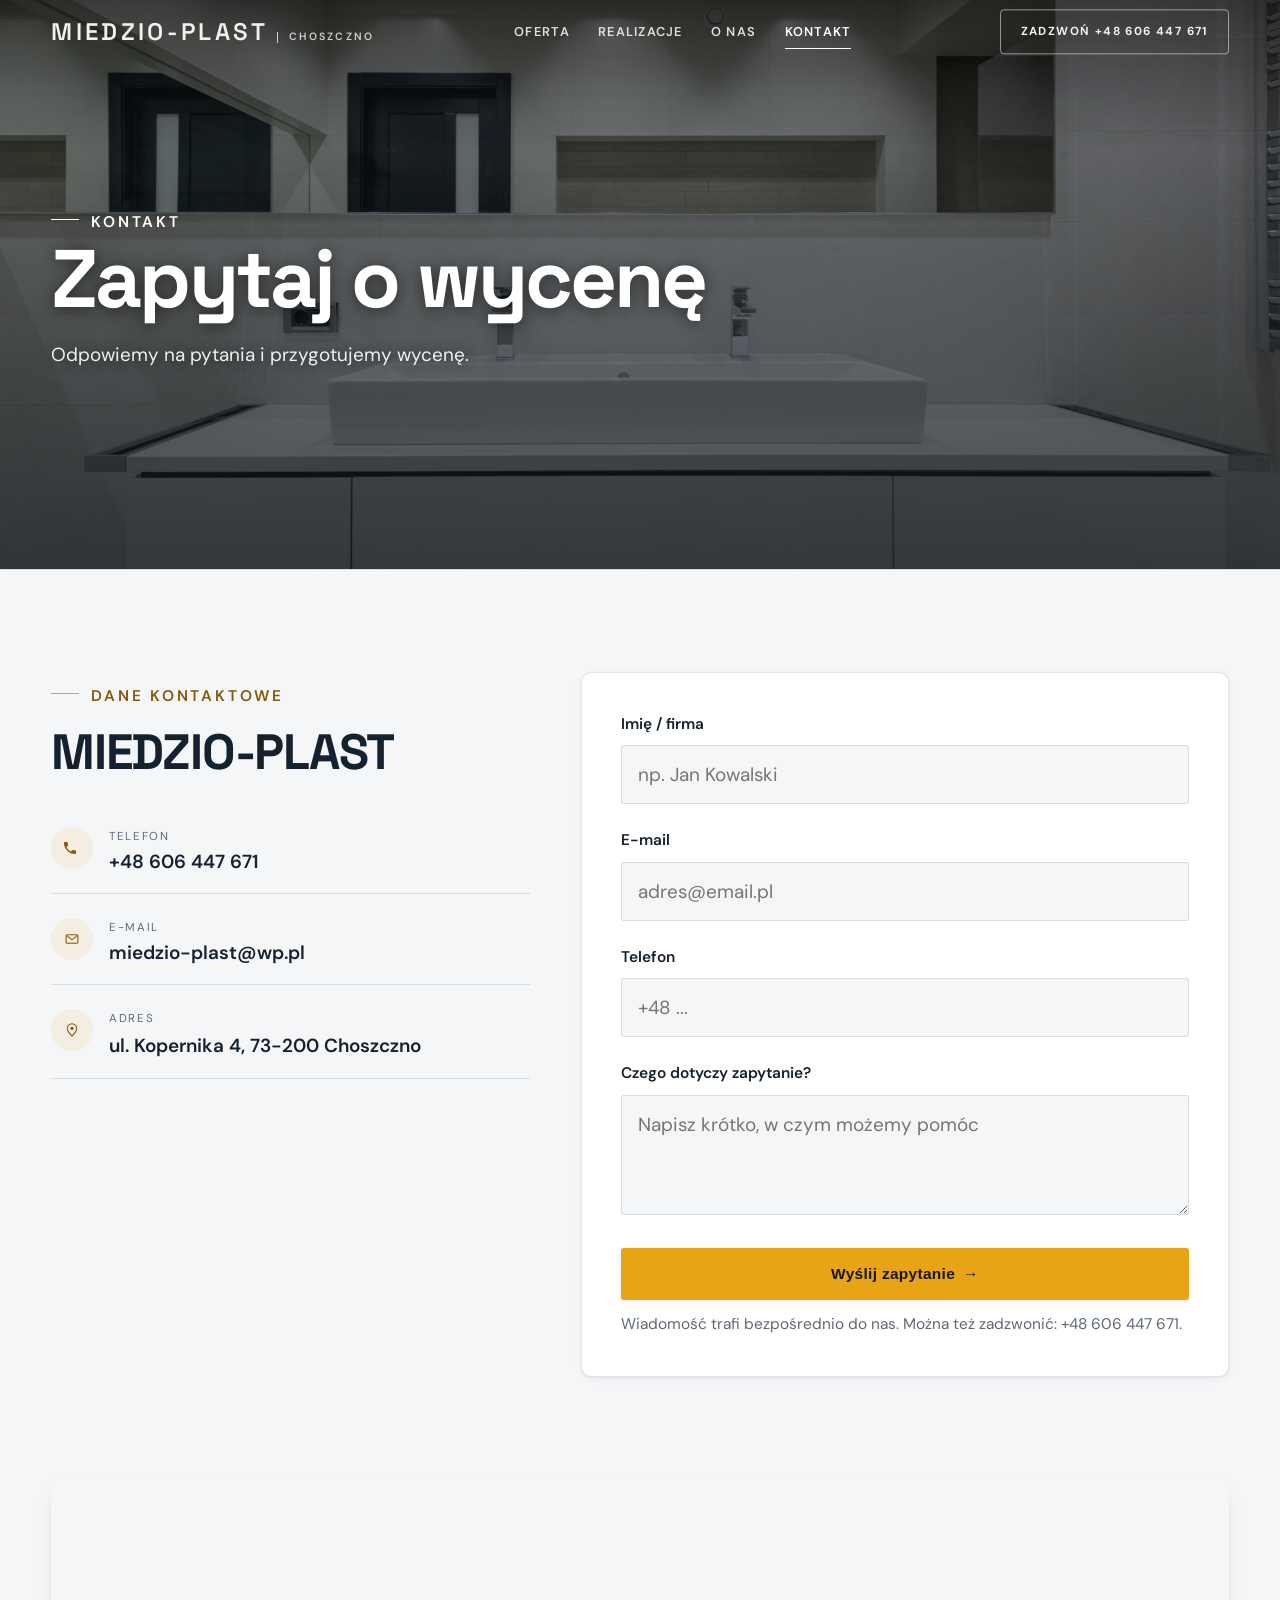
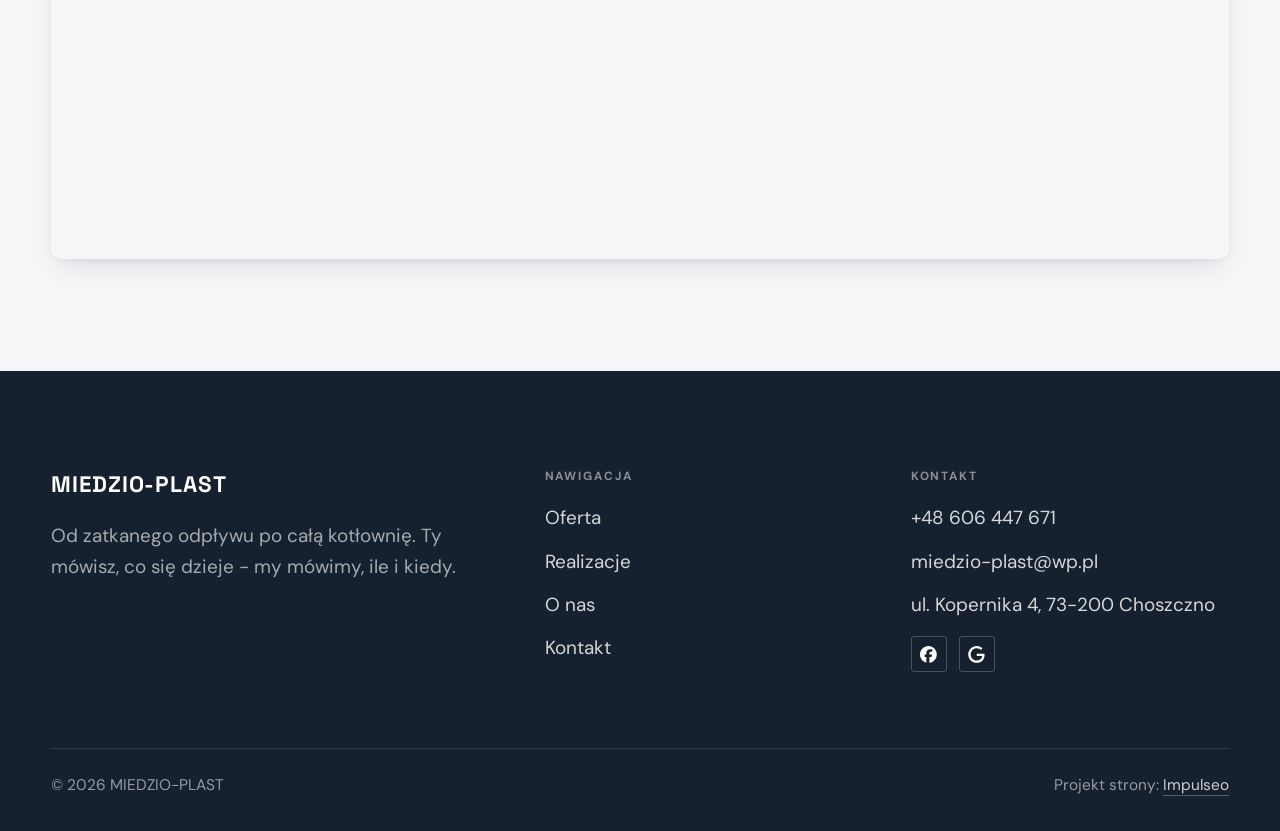
==== kontakt.html @ 1697cf67 "Strona demo: miedzio-plast" ====
<!DOCTYPE html>
<html lang="pl">
<head>
<meta charset="UTF-8">
<meta name="viewport" content="width=device-width, initial-scale=1.0">
<title>Kontakt - MIEDZIO-PLAST</title>
<meta name="description" content="Kontakt MIEDZIO-PLAST - ul. Kopernika 4, 73-200 Choszczno">
<link rel="canonical" href="https://kris20032.github.io/miedzio-plast/kontakt.html">
<meta name="robots" content="noindex, nofollow">
<meta property="og:type" content="website">
<meta property="og:locale" content="pl_PL">
<meta property="og:site_name" content="MIEDZIO-PLAST">
<meta property="og:title" content="Kontakt - MIEDZIO-PLAST">
<meta property="og:description" content="Kontakt MIEDZIO-PLAST - ul. Kopernika 4, 73-200 Choszczno">
<meta property="og:url" content="https://kris20032.github.io/miedzio-plast/kontakt.html">
<meta property="og:image" content="https://kris20032.github.io/miedzio-plast/img/og.jpg">
<meta property="og:image:width" content="1200">
<meta property="og:image:height" content="630">
<meta name="twitter:card" content="summary_large_image">
<link rel="preconnect" href="https://fonts.googleapis.com">
<link rel="preconnect" href="https://fonts.gstatic.com" crossorigin>
<link href="https://fonts.googleapis.com/css2?family=Space+Grotesk:wght@500;600;700&family=DM+Sans:opsz,wght@9..40,400;9..40,500;9..40,600&display=swap" rel="stylesheet">
<link rel="stylesheet" href="assets/styles.css?v=abe8d98e">
</head>
<body>

<header class="nav">
  <div class="wrap nav-inner">
    <a class="brand" href="index.html"><span class="name">MIEDZIO-PLAST</span><span class="sub">Choszczno</span></a>
    <nav class="nav-links">
      <a href="oferta.html">Oferta</a>
      <a href="realizacje.html">Realizacje</a>
      <a href="o-nas.html">O nas</a>
      <a href="kontakt.html" class="active" aria-current="page">Kontakt</a>
      <a href="tel:+48606447671" class="btn btn-accent">Zadzwoń +48 606 447 671</a>
    </nav>
    <button class="nav-toggle" aria-label="Menu"><span></span><span></span><span></span></button>
  </div>
</header>

<main>
<section class="pagehead">
  <img src="img/g4.jpg" alt="MIEDZIO-PLAST - Zapytaj o wycenę" width="1880" height="1255" decoding="async">
  <div class="wrap">
    <span class="eyebrow">Kontakt</span>
    <h1>Zapytaj o wycenę</h1>
    <p>Odpowiemy na pytania i przygotujemy wycenę.</p>
  </div>
</section>
<section>
  <div class="wrap contact-grid">
    <div class="reveal">
      <span class="eyebrow">Dane kontaktowe</span>
      <h2 style="margin:var(--space-4) 0 var(--space-6)">MIEDZIO-PLAST</h2>
      <div class="info-list">
        <div class="info-row"><div class="ic"><svg class="ico-tel" width="16" height="16" viewBox="0 0 24 24" fill="none" aria-hidden="true"><path d="M6.6 10.8a15.5 15.5 0 0 0 6.6 6.6l2.2-2.2a1 1 0 0 1 1-.24 11.4 11.4 0 0 0 3.6.58 1 1 0 0 1 1 1V20a1 1 0 0 1-1 1A17 17 0 0 1 3 4a1 1 0 0 1 1-1h3.5a1 1 0 0 1 1 1c0 1.25.2 2.46.58 3.6a1 1 0 0 1-.25 1l-2.23 2.2Z" fill="currentColor"/></svg></div><div><div class="lbl">Telefon</div><a class="val" href="tel:+48606447671">+48 606 447 671</a></div></div>
        <div class="info-row"><div class="ic"><svg class="ico-mail" width="16" height="16" viewBox="0 0 24 24" fill="none" aria-hidden="true"><rect x="3.2" y="5.5" width="17.6" height="13" rx="1.6" stroke="currentColor" stroke-width="1.6"/><path d="M4 7l8 6 8-6" stroke="currentColor" stroke-width="1.6" stroke-linecap="round" stroke-linejoin="round"/></svg></div><div><div class="lbl">E-mail</div><a class="val" href="mailto:miedzio-plast@wp.pl">miedzio-plast@wp.pl</a></div></div>
        <div class="info-row"><div class="ic"><svg class="ico-pin" width="16" height="16" viewBox="0 0 24 24" fill="none" aria-hidden="true"><path d="M12 21s7-6.1 7-11.5A7 7 0 0 0 5 9.5C5 14.9 12 21 12 21Z" stroke="currentColor" stroke-width="1.6" fill="none"/><circle cx="12" cy="9.5" r="2.4" fill="currentColor"/></svg></div><div><div class="lbl">Adres</div><div class="val">ul. Kopernika 4, 73-200 Choszczno</div></div></div>
      </div>
    </div>
    <div class="reveal">
      <form class="form" action="https://formsubmit.co/miedzio-plast@wp.pl" method="POST">
        <input type="hidden" name="_subject" value="Zapytanie ze strony MIEDZIO-PLAST">
        <input type="hidden" name="_captcha" value="false">
        <input type="hidden" name="_template" value="table">
        <div class="fld"><label for="name">Imię / firma</label><input id="name" name="name" type="text" placeholder="np. Jan Kowalski" required></div>
        <div class="fld"><label for="email">E-mail</label><input id="email" name="email" type="email" placeholder="adres@email.pl" required></div>
        <div class="fld"><label for="phone">Telefon</label><input id="phone" name="phone" type="tel" placeholder="+48 ..."></div>
        <div class="fld"><label for="msg">Czego dotyczy zapytanie?</label><textarea id="msg" name="message" placeholder="Napisz krótko, w czym możemy pomóc" required></textarea></div>
        <button type="submit" class="btn btn-accent" style="width:100%;justify-content:center">Wyślij zapytanie <span class="arr">→</span></button>
        <p class="note">Wiadomość trafi bezpośrednio do nas. Można też zadzwonić: +48 606 447 671.</p>
      </form>
    </div>
  </div>
</section>
<section style="padding-top:0">
  <div class="wrap reveal">
    <iframe class="map" title="MIEDZIO-PLAST - Choszczno" src="https://maps.google.com/maps?q=MIEDZIO-PLAST%20Choszczno&z=15&output=embed" loading="lazy" referrerpolicy="no-referrer-when-downgrade"></iframe>
  </div>
</section>
</main>

<footer>
  <div class="wrap">
    <div class="foot-grid">
      <div class="foot-brand">
        <div class="name">MIEDZIO-PLAST</div>
        <p>Od zatkanego odpływu po całą kotłownię. Ty mówisz, co się dzieje - my mówimy, ile i kiedy.</p>
      </div>
      <div class="foot-col">
        <h4>Nawigacja</h4>
        <a href="oferta.html">Oferta</a>
        <a href="realizacje.html">Realizacje</a>
        <a href="o-nas.html">O nas</a>
        <a href="kontakt.html">Kontakt</a>
      </div>
      <div class="foot-col">
        <h4>Kontakt</h4>
        <a href="tel:+48606447671">+48 606 447 671</a>
        <a href="mailto:miedzio-plast@wp.pl">miedzio-plast@wp.pl</a>
        <p>ul. Kopernika 4, 73-200 Choszczno</p>
      <div class="foot-soc">
        <a class="soc" href="https://www.facebook.com/p/Miedzio-Plast-100057178611568/" target="_blank" rel="noopener" aria-label="Facebook - MIEDZIO-PLAST"><svg viewBox="0 0 24 24" aria-hidden="true" focusable="false"><path d="M9.101 23.691v-7.98H6.627v-3.667h2.474v-1.58c0-4.085 1.848-5.978 5.858-5.978.401 0 .955.042 1.468.103a8.68 8.68 0 0 1 1.141.195v3.325a8.623 8.623 0 0 0-.653-.036 26.805 26.805 0 0 0-.733-.009c-.707 0-1.259.096-1.675.309a1.686 1.686 0 0 0-.679.622c-.258.42-.374.995-.374 1.752v1.297h3.919l-.386 2.103-.287 1.564h-3.246v8.245C19.396 23.238 24 18.179 24 12.044c0-6.627-5.373-12-12-12s-12 5.373-12 12c0 5.628 3.874 10.35 9.101 11.647Z" fill="currentColor"/></svg></a>
        <a class="soc" href="https://www.google.com/maps/place/MIEDZIO-PLAST+Halina+Koniuszy,+Autoryzowany+Instalator+Junkers-Bosch/@53.16706,15.406939,17z/data=!4m6!3m5!1s0x4700d400ea411d13:0x86ae9228e2880d9f!8m2!3d53.16706!4d15.406939" target="_blank" rel="noopener" aria-label="Google - MIEDZIO-PLAST"><svg viewBox="0 0 24 24" aria-hidden="true" focusable="false"><path d="M12.48 10.92v3.28h7.84c-.24 1.84-.853 3.187-1.787 4.133-1.147 1.147-2.933 2.4-6.053 2.4-4.827 0-8.6-3.893-8.6-8.72s3.773-8.72 8.6-8.72c2.6 0 4.507 1.027 5.907 2.347l2.307-2.307C18.747 1.44 16.133 0 12.48 0 5.867 0 .307 5.387.307 12s5.56 12 12.173 12c3.573 0 6.267-1.173 8.373-3.36 2.16-2.16 2.84-5.213 2.84-7.667 0-.76-.053-1.467-.173-2.053H12.48z" fill="currentColor"/></svg></a>
      </div>
      </div>
    </div>
    <div class="foot-bot">
      <span>© 2026 MIEDZIO-PLAST</span>
      <span>Projekt strony: <a class="foot-credit" href="https://impulseo.pl" target="_blank" rel="noopener">Impulseo</a></span>
    </div>
  </div>
</footer>
<div class="sticky-call"><a class="sc-call" href="tel:+48606447671"><svg class="ico-tel" width="16" height="16" viewBox="0 0 24 24" fill="none" aria-hidden="true"><path d="M6.6 10.8a15.5 15.5 0 0 0 6.6 6.6l2.2-2.2a1 1 0 0 1 1-.24 11.4 11.4 0 0 0 3.6.58 1 1 0 0 1 1 1V20a1 1 0 0 1-1 1A17 17 0 0 1 3 4a1 1 0 0 1 1-1h3.5a1 1 0 0 1 1 1c0 1.25.2 2.46.58 3.6a1 1 0 0 1-.25 1l-2.23 2.2Z" fill="currentColor"/></svg> Zadzwoń</a><a class="sc-quote" href="kontakt.html">Wyślij zdjęcie awarii</a></div>
<div class="demo-wazne" data-do="2026-11-18" data-cykl="3" hidden><svg class="dw-ico" width="13" height="13" viewBox="0 0 24 24" fill="none" aria-hidden="true"><circle cx="12" cy="12" r="8.6" stroke="currentColor" stroke-width="1.8"/><path d="M12 7.2V12l3.3 2" stroke="currentColor" stroke-width="1.8" stroke-linecap="round"/></svg><span class="dw-txt"></span></div>

<script src="assets/main.js"></script>
</body>
</html>
---- assets/styles.css ----
/* ============================================================
   STOLBASZ — premium, architektoniczny B2B fit-out
   Jasna paleta, zero brązu. System wg premium-web-craft.
   Projekt strony: Impulseo (impulseo.pl)
   ============================================================ */

:root{
  /* PALETA — jasna, architektoniczna, chłodna */
  --paper:#F4F6F8;          /* główne tło */
  --paper-2:#E7EBEF;        /* sekcje alternatywne (chłodny jasny szary) */
  --paper-3:#E7EBEF;        /* delikatne wypełnienia */
  --ink:#15212E;            /* tekst główny — chłodny grafit */
  --ink-soft:#243443;       /* nagłówki drugorzędne */
  --muted:#6B7785;          /* tekst poboczny */
  --line:rgba(21,33,46,.12);/* hairline */
  --accent:#E8A317;         /* stonowany petrol-slate — jedyny akcent */
  --accent-d:#C9870C;
  --accent-soft:rgba(232,163,23,.10);
  --dark:#15212E;           /* sekcje ciemne (stopka/CTA) */

  /* HOVER ZDJĘĆ — JEDEN standard dla całego silnika (decyzja K. 04.08.2026, artefakt z wariantami).
     AKTUALNE (K.+Szymon 09.08.2026, wybór z artefaktu 6 wariantów): zoom 1.05 przy 1.4s -
     przy tak długim czasie mocniejszy kadr NIE skacze, tylko „oddycha". Poprzedni standard
     (1.02 / .55s z 04.08) odbierany jako dynamiczny i szybki.
     Spoczynek lekko przygaszony, ale TYLKO tam, gdzie jest mysz (@media hover:hover) —
     na telefonie zdjęcia zostają w pełnej jasności. */
  --img-zoom:1.05;                   /* K.+Szymon 09.08: wariant F z artefaktu porównawczego */
  --img-rest:brightness(.95) saturate(.99);
  --img-hot:brightness(1.06) saturate(1.05);
  --img-dur:1.4s;                    /* K.+Szymon 09.08 (wariant F): powoli = elegancko */
  --img-ease:cubic-bezier(.16,.84,.44,1);  /* miękki ogon, efekt „oddychania" */

  /* ODSTĘPY — skala 4/8 */
  --space-1:4px; --space-2:8px; --space-3:12px; --space-4:16px; --space-5:24px;
  --space-6:32px; --space-7:48px; --space-8:64px; --space-9:96px; --space-10:128px;

  /* TYPOGRAFIA — fluid clamp() (skala podbita 16.07.2026: większe, czytelniejsze litery — uwaga Adama) */
  --text-sm:clamp(.9rem,.87rem + .12vw,1rem);
  --text-base:clamp(1.08rem,1.04rem + .18vw,1.2rem);
  --text-lg:clamp(1.24rem,1.15rem + .34vw,1.44rem);
  --text-h3:clamp(1.34rem,1.22rem + .55vw,1.66rem);
  --text-h2:clamp(2.1rem,1.66rem + 2.1vw,3.1rem);
  --text-h1:clamp(2.9rem,2.1rem + 4vw,5.1rem);

  /* PROMIENIE — architektoniczne, raczej ostre */
  --r-sm:3px; --r-md:6px; --r-lg:10px;

  /* RUCH */
  --ease:cubic-bezier(.25,.46,.45,.94); --dur:.24s;

  /* CIENIE — miękkie, warstwowe */
  --sh-sm:0 1px 2px rgba(16,24,32,.04), 0 2px 8px rgba(16,24,32,.05);
  --sh-md:0 2px 6px rgba(16,24,32,.05), 0 12px 28px -8px rgba(16,24,32,.12);
  --sh-lg:0 6px 14px rgba(16,24,32,.07), 0 26px 56px -18px rgba(16,24,32,.22);

  --hairline:1px solid var(--line);

  --font-display:'Space Grotesk','Inter',sans-serif;
  --font-body:'DM Sans','Inter',sans-serif;
}

*{box-sizing:border-box;margin:0;padding:0}
html{scroll-behavior:smooth}
body{
  font-family:var(--font-body);
  font-size:var(--text-base);
  line-height:1.65;
  color:var(--ink);
  background:var(--paper);
  -webkit-font-smoothing:antialiased;
  text-rendering:optimizeLegibility;
}
img{max-width:100%;height:auto;display:block}  /* height:auto = width/height z atrybutów trzyma proporcje (TOP#12) */
a{color:inherit;text-decoration:none}

.wrap{width:min(92%,1180px);margin-inline:auto}
section{padding-block:clamp(52px,6.5vw,96px)}

h1,h2,h3{font-family:var(--font-display);font-weight:700;line-height:1.08;letter-spacing:-.02em;color:var(--ink)}
h1{font-size:var(--text-h1);letter-spacing:-.035em}
h2{font-size:var(--text-h2);letter-spacing:-.025em}
h3{font-size:var(--text-h3)}
/* MIARA — długość wiersza. WCAG 2.2 SC 1.4.8: max 80 znaków; Butterick: 45–90.
   68ch daje realnie 72–78 znaków polskiego tekstu, czyli z zapasem pod granicą.
   Wcześniej limit miał TYLKO <p> — <li>, <blockquote> i <dd> nie miały żadnego,
   i to jedyny powód, dla którego 23 bloki na dwóch oddanych stronach jadą po
   83–106 znaków w wierszu (pomiar 07.08.2026, bramka `miara`).
   ⚠️ Listy i definicje ograniczamy TYLKO bez klasy: `ul`/`ol` z klasą to u nas
   układ (siatki kafli, menu), a nie tekst ciągły — tam miarę wyznacza układ. */
/* 60ch, nie 68ch (K. 10.08): po zmianie fontów na węższe kroje (DM Sans i spółka)
   w 68ch mieściło się ~90 znaków - bramka pikselowa słusznie zgłaszała przekroczenie
   granicy 80. Pomiar na żywej przeglądarce: 60ch = 90 znaków, 53ch = ~78 znaków, czyli normę WCAG 1.4.8. */
:root{ --miara:53ch }
p{max-width:min(100%,var(--miara))}
blockquote,
ul:not([class])>li, ol:not([class])>li,
dl:not([class])>dd{max-width:min(100%,var(--miara))}

/* ⚠️ Świadomie BEZ wyjątku `.tile p,.card p,.svc p{max-width:none}`, choć nasuwa się sam:
   te akapity BYŁY już ograniczone (stare `p{max-width:65ch}`), więc „wyjątek" nie odblokowałby
   niczego nowego — tylko ROZLUŹNIŁ stan sprzed zmiany na wszystkich demach naraz.
   `figcaption` żadna z reguł wyżej nie dotyczy, więc też nie potrzebuje zwolnienia. */

/* ŁAMANIE. `balance` wyrównuje długości wierszy w nagłówku, `pretty` pilnuje ostatniego
   wiersza akapitu, żeby nie został w nim jeden wyraz. Obsługiwane od Chrome 117 /
   Safari 17.5; starsze przeglądarki po prostu ignorują tę własność.
   `text-wrap:pretty` nie występowało dotąd ANI RAZ w silniku ani w repo klientów. */
h1,h2,h3,.lead,.lede{text-wrap:balance}
p,li,blockquote,dd{text-wrap:pretty}

.eyebrow{
  font-family:var(--font-body);
  font-size:var(--text-sm);
  font-weight:600;
  letter-spacing:.18em;
  text-transform:uppercase;
  color:var(--accent);
  display:inline-flex;align-items:center;gap:var(--space-3);
}
/* flex:none + margin-top = kreska trzyma się PIERWSZEJ linii. Wcześniej align-items:center
   centrowało ją względem całego bloku i przy zawinięciu (długi kicker typu
   „…WNĘTRZ · LESZNO · OD 2019") druga linia lądowała z brzydkim wcięciem. */
.eyebrow{align-items:flex-start}
.eyebrow>*,.eyebrow{text-wrap:balance}   /* dlugi kicker lamal sie na sierote typu samo „2019" w drugiej linii */
.eyebrow::before{content:"";width:28px;height:1px;background:var(--accent);display:inline-block;flex:none;margin-top:.62em}

.muted{color:var(--muted)}
.lead{font-size:var(--text-lg);line-height:1.55;color:var(--ink-soft);max-width:50ch}

/* ---------- BUTTONS ---------- */
.btn{
  display:inline-flex;align-items:center;gap:var(--space-2);
  font-weight:600;font-size:var(--text-sm);letter-spacing:.02em;
  padding:var(--space-4) var(--space-6);
  border-radius:var(--r-sm);
  transition:transform var(--dur) var(--ease),box-shadow var(--dur) var(--ease),background var(--dur) var(--ease);
  cursor:pointer;border:1px solid transparent;
}
.btn-accent{background:var(--accent);color:#fff;box-shadow:var(--sh-sm)}
.btn-accent:hover{background:var(--accent-d);transform:translateY(-2px);box-shadow:var(--sh-md)}
.btn-accent:active{transform:translateY(0);box-shadow:var(--sh-sm)}
.btn-ghost{background:transparent;color:var(--ink);border-color:var(--line)}
.btn-ghost:hover{border-color:var(--accent);color:var(--accent);transform:translateY(-2px)}
.btn-light{background:#fff;color:var(--ink);box-shadow:var(--sh-sm)}
.btn-light:hover{transform:translateY(-2px);box-shadow:var(--sh-md)}
.btn .arr{transition:transform var(--dur) var(--ease)}
.btn:hover .arr{transform:translateX(4px)}

/* ---------- NAV ---------- */
.nav{
  position:sticky;top:0;z-index:50;
  background:color-mix(in srgb,var(--paper) 88%,transparent);
  backdrop-filter:saturate(140%) blur(10px);
  border-bottom:var(--hairline);
}
.nav-inner{display:flex;align-items:center;justify-content:space-between;gap:var(--space-5);height:72px}
/* ANTY-NACHODZENIE (K. 05.08.2026): długa nazwa firmy + przycisk z pełnym numerem nie mieściły się w pasku
   i flex ściskał linki PONIŻEJ ich treści - "Kontakt" wchodził na ramkę "Zadzwoń +48 ...". Teraz ustępuje
   nazwa marki (skrót wielokropkiem), a menu i przycisk nigdy się nie kurczą ani nie zachodzą na siebie. */
.brand{display:flex;flex-direction:column;line-height:1;min-width:0;flex:0 1 auto}
.brand .name{font-family:var(--font-display);font-weight:800;font-size:1.35rem;letter-spacing:.04em;white-space:nowrap;overflow:hidden;text-overflow:ellipsis}
.brand .sub{font-size:.62rem;letter-spacing:.34em;text-transform:uppercase;color:var(--muted);margin-top:5px;white-space:nowrap;overflow:hidden;text-overflow:ellipsis}
.nav-links{display:flex;align-items:center;gap:var(--space-6);flex:0 0 auto}
.nav-links a{font-size:var(--text-sm);font-weight:500;color:var(--ink-soft);position:relative;padding-block:4px;white-space:nowrap;transition:color var(--dur) var(--ease)}
.nav-links a::after{content:"";position:absolute;left:0;bottom:0;width:0;height:1.5px;background:var(--accent);transition:width var(--dur) var(--ease)}
.nav-links a:hover,.nav-links a.active{color:var(--ink)}
.nav-links a:hover::after,.nav-links a.active::after{width:100%}
.nav-links .btn{padding:var(--space-2) var(--space-5)}
/* przyciski w nav: właściwy kolor (przebij .nav-links a) + bez podkreślenia */
.nav-links a.btn-accent{color:#fff}
.nav-links a.btn-ghost,.nav-links a.btn-light{color:var(--ink)}
/* CTA w pasku: NIE podkreślenie spod linków menu, ale ten sam przelatujący błysk,
   co na wszystkich innych przyciskach (zgłoszenie K. 13.08.2026 - „na hero jest efekt
   światła przechodzącego przez przycisk, na navbarze go nie ma, a mają być identyczne").
   Reguła `.nav-links a::after` jest silniejsza od `.btn::after`, więc trzeba jej
   geometrię wyzerować i wpisać połysk z nazwy - samo `display:none` gasiło efekt. */
.nav-links a.btn::after{
  display:block;content:"";position:absolute;inset:0;z-index:-1;pointer-events:none;
  width:auto;height:auto;border-radius:inherit;   /* kasuje geometrię podkreślenia (width:0;height:1.5px) */
  background:linear-gradient(100deg,transparent 32%,rgba(255,255,255,.20) 50%,transparent 68%);
  translate:-120% 0}
@media (prefers-reduced-motion:no-preference){
  .nav-links a.btn:hover::after{translate:120% 0;transition:translate .75s var(--mt-ease,cubic-bezier(.16,.84,.44,1))}
}
.nav-toggle{display:none;background:none;border:none;cursor:pointer;flex-direction:column;gap:5px;padding:8px}
.nav-toggle span{width:24px;height:2px;background:var(--ink);transition:var(--dur)}
/* Ciasny zakres MIĘDZY menu mobilnym a pełnym pulpitem: zbijamy odstępy i nazwę marki,
   żeby wszystko zmieściło się naturalnie, zanim w ogóle dojdzie do skracania wielokropkiem. */
@media(max-width:1280px) and (min-width:921px){
  .nav-links{gap:var(--space-4)}
  .nav-links .btn{padding:var(--space-2) var(--space-4)}
  .brand .name{font-size:1.15rem}
}

/* ---------- HERO (split) ---------- */
.hero{position:relative;overflow:hidden;border-bottom:var(--hairline)}
.hero-grid{display:grid;grid-template-columns:1.05fr .95fr;gap:clamp(24px,4vw,60px);align-items:center;
  padding-block:clamp(36px,4.5vw,64px)}
.hero-copy .eyebrow{margin-bottom:var(--space-5)}
.hero-copy h1{margin-bottom:var(--space-5)}
.hero-copy .lead{margin-bottom:var(--space-7)}
.hero-actions{display:flex;flex-wrap:wrap;gap:var(--space-4)}
.hero-art{position:relative;aspect-ratio:4/3;border-radius:var(--r-lg);overflow:hidden;box-shadow:var(--sh-lg)}
.hero-art img{width:100%;height:100%;object-fit:cover}
.hero-art::after{content:"";position:absolute;inset:0;background:linear-gradient(180deg,transparent 55%,rgba(18,24,28,.28))}
.hero-badge{position:absolute;left:var(--space-5);bottom:var(--space-5);z-index:2;
  background:rgba(252,252,251,.94);backdrop-filter:blur(4px);
  border-radius:var(--r-md);padding:var(--space-4) var(--space-5);box-shadow:var(--sh-md);max-width:78%}
.hero-badge strong{display:block;font-family:var(--font-display);font-size:1rem;letter-spacing:-.01em}
.hero-badge span{font-size:var(--text-sm);color:var(--muted)}

/* ---------- HERO duży / kinowy (strona główna) ---------- */
.hero-cine{position:relative;min-height:clamp(560px,82vh,840px);min-height:clamp(560px,82svh,840px);display:flex;align-items:center;overflow:hidden;border-bottom:var(--hairline)}
.hero-cine>img{position:absolute;inset:0;width:100%;height:100%;object-fit:cover;z-index:0}
.hero-cine::after{content:"";position:absolute;inset:0;z-index:1;
  background:linear-gradient(95deg,rgba(13,18,23,.86) 0%,rgba(13,18,23,.64) 32%,rgba(13,18,23,.24) 62%,rgba(13,18,23,.04) 100%)}
.hero-cine .wrap{position:relative;z-index:2;padding-block:var(--space-8)}
.hero-cine .hero-copy{max-width:660px}
.hero-cine .eyebrow{color:#fff;margin-bottom:var(--space-5)}
.hero-cine .eyebrow::before{background:#fff}
.hero-cine h1{color:#fff;margin-bottom:var(--space-5);font-size:clamp(2.9rem,2rem + 4.4vw,5.2rem);text-wrap:balance}
.hero-cine .lead{color:rgba(255,255,255,.92);max-width:48ch;margin-bottom:var(--space-7)}
.hero-cine .hero-actions{display:flex;flex-wrap:wrap;gap:var(--space-4)}
/* NISKIE OKNO (laptop z dokiem i paskami przeglądarki ma ~700-780 px wysokości widoku):
   H1 do 5.2rem + długi lead nie mieściły się i przyciski wypadały POD krawędź ekranu -
   klient widział stronę bez ani jednego CTA. Skalujemy w dół, zamiast przycinać treść. */
@media(min-width:821px) and (max-height:820px){
  .hero-cine{min-height:clamp(520px,94svh,780px)}
  .hero-cine .wrap{padding-block:var(--space-6)}
  .hero-cine h1{font-size:clamp(2.2rem,1.5rem + 2.6vw,3.6rem);margin-bottom:var(--space-4)}
  .hero-cine .eyebrow{margin-bottom:var(--space-4)}
  .hero-cine .lead{margin-bottom:var(--space-5);max-width:44ch}
}
@media(max-width:680px){
  .hero-cine{min-height:clamp(520px,76vh,640px);min-height:clamp(520px,76svh,640px);align-items:flex-end}
  .hero-cine::after{background:linear-gradient(0deg,rgba(13,18,23,.9) 6%,rgba(13,18,23,.45) 55%,rgba(13,18,23,.25) 100%)}
  .hero-cine .wrap{padding-bottom:var(--space-9)}
  /* TELEFON (~90% oglądających): lead potrafił zająć 8 linii i zepchnąć CTA poza pierwszy ekran.
     Zwężamy interlinię i skalę - treści nie ucinamy, bo to ona sprzedaje. */
  .hero-cine .lead{font-size:.98rem;line-height:1.5;margin-bottom:var(--space-5)}
  .hero-cine .eyebrow{font-size:.72rem;letter-spacing:.13em;margin-bottom:var(--space-4)}
  .hero-cine .eyebrow::before{width:20px}
  .hero-cine h1{margin-bottom:var(--space-4)}
}

/* full-bleed hero variant (podstrony) */
.pagehead{position:relative;min-height:46vh;min-height:46svh;display:flex;align-items:flex-end;overflow:hidden;border-bottom:var(--hairline)}
.pagehead img{position:absolute;inset:0;width:100%;height:100%;object-fit:cover}
/* 10.08.2026 (decyzja K.): mocniejsze przyciemnienie + cień pod tekstem. Bramka mierzyła na
   nagłówkach podstron 3,38-3,43:1 przy wymaganych 4,5 — jasne zdjęcie (hala, śnieg, niebo)
   podchodziło pod biały tekst. Zdjęcia klientów są różne, więc kontrast musi dawać WARSTWA,
   a nie szczęśliwy dobór kadru. */
.pagehead::after{content:"";position:absolute;inset:0;background:linear-gradient(180deg,rgba(18,24,28,.40),rgba(18,24,28,.76))}
.pagehead .wrap{position:relative;z-index:2;padding-block:var(--space-9);color:#fff}
.pagehead h1{color:#fff;max-width:18ch;text-shadow:0 2px 16px rgba(0,0,0,.55)}
.pagehead .eyebrow{color:#fff}
.pagehead .eyebrow::before{background:#fff}
.pagehead p{color:rgba(255,255,255,.92);margin-top:var(--space-4);max-width:54ch;text-shadow:0 1px 12px rgba(0,0,0,.5)}

/* ---------- STRIP (pasek skrótów / liczby) ---------- */
.strip{background:var(--dark);color:#fff}
/* PASEK HASEŁ — standard 04.08.2026 (decyzja K.): 5 haseł w JEDNYM rzędzie, tekst WYŚRODKOWANY,
   węższe marginesy boczne niż reszta strony (pasek ma iść szerzej), równe wysokości kolumn. */
.strip .wrap{width:min(96%,1440px);display:grid;grid-template-columns:repeat(5,1fr);
  gap:var(--space-5);padding-block:var(--space-7);align-items:stretch}
.strip .item .k{font-family:var(--font-display);font-size:clamp(1.05rem,.82rem + .85vw,1.55rem);
  font-weight:800;letter-spacing:-.02em;color:#fff;line-height:1.18;text-wrap:balance}
.strip .item .v{font-size:var(--text-sm);color:rgba(255,255,255,.66);margin-top:var(--space-2);line-height:1.4}
.strip .item{border-left:2px solid var(--accent);padding-inline:var(--space-4);
  text-align:center;display:flex;flex-direction:column;justify-content:center}
/* liczba kolumn = liczba haseł, żeby ostatnie nie zostawało samo w drugim rzędzie.
   Klasę n-N nadaje multipage.py; domyślnie (bez klasy) pasek jest 5-kolumnowy. */
.strip.n-2 .wrap{grid-template-columns:repeat(2,1fr)}
.strip.n-3 .wrap{grid-template-columns:repeat(3,1fr)}
.strip.n-4 .wrap{grid-template-columns:repeat(4,1fr);gap:var(--space-6)}
.strip.n-4 .item .k{font-size:clamp(1.3rem,1rem + 1.1vw,2rem)}
.strip.n-6 .wrap{grid-template-columns:repeat(6,1fr);gap:var(--space-4)}
.strip.n-6 .item .k{font-size:clamp(.98rem,.8rem + .7vw,1.35rem)}
/* równe łamanie: zamiast "długa linia + jedno słowo" obie linie zbliżonej długości */
.strip .item .k{text-wrap:balance}

/* ---------- SECTION HEAD ---------- */
.head{max-width:48rem;margin-bottom:var(--space-8)}
.head.center{margin-inline:auto;text-align:center}
.head .eyebrow{margin-bottom:var(--space-4)}
.head h2{margin-bottom:var(--space-4)}
.head p{color:var(--muted);font-size:var(--text-lg);line-height:1.55}
.head.center p{margin-inline:auto}

/* ---------- INTRO SPLIT ---------- */
.split{display:grid;grid-template-columns:.92fr 1.08fr;gap:clamp(28px,5vw,80px);align-items:center}
.split.rev{grid-template-columns:1.08fr .92fr}
.split.rev .split-art{order:-1}
.split-art{position:relative;aspect-ratio:5/4;border-radius:var(--r-lg);overflow:hidden;box-shadow:var(--sh-lg)}
.split-art img{width:100%;height:100%;object-fit:cover}
.split-copy h2{margin-bottom:var(--space-5)}
.split-copy p+p{margin-top:var(--space-4)}
.split-copy .btn{margin-top:var(--space-6)}

/* ---------- SERVICES (zakres) ---------- */
.svc-grid{display:grid;grid-template-columns:repeat(auto-fit,minmax(280px,1fr));gap:var(--space-5)}
.svc{background:#fff;border:var(--hairline);border-radius:var(--r-md);padding:var(--space-7) var(--space-6);
  transition:transform var(--dur) var(--ease),box-shadow var(--dur) var(--ease),border-color var(--dur) var(--ease);
  position:relative;overflow:hidden}
.svc::before{content:"";position:absolute;left:0;top:0;width:3px;height:0;background:var(--accent);transition:height var(--dur) var(--ease)}
.svc:hover{transform:translateY(-4px);box-shadow:var(--sh-md);border-color:transparent}
.svc:hover::before{height:100%}
.svc .ic{font-family:var(--font-display);font-size:.8rem;font-weight:700;letter-spacing:.12em;color:var(--accent);margin-bottom:var(--space-4)}
.svc h3{margin-bottom:var(--space-3);font-size:1.22rem}
.svc p{color:var(--muted);font-size:var(--text-base);line-height:1.6}

/* big detailed service rows */
.svc-row{display:grid;grid-template-columns:.8fr 1.2fr;gap:clamp(20px,4vw,60px);align-items:center;padding-block:var(--space-8)}
.svc-row+.svc-row{border-top:var(--hairline)}
.svc-row.rev{grid-template-columns:1.2fr .8fr}
/* Naprzemienny układ wierszy oferty: co drugi wiersz ma zdjęcie po PRAWEJ.
   Było `order:-1` — martwy kod, bo zdjęcie i tak jest pierwszym dzieckiem w HTML,
   więc wszystkie wiersze wyglądały identycznie (zdjęcie zawsze z lewej), a `rev`
   zmieniało tylko szerokość kolumn. Znalezione 29.07.2026 przy różnicowaniu kierunków
   animacji (pomiar pozycji: art.mid 390/502 przy row.mid 756 — zawsze lewa strona). */
.svc-row.rev .svc-row-art{order:2}
.svc-row-art{aspect-ratio:4/3;border-radius:var(--r-md);overflow:hidden;box-shadow:var(--sh-md)}
.svc-row-art img{width:100%;height:100%;object-fit:cover}
.svc-row h3{font-size:1.5rem;margin-bottom:var(--space-4)}
.svc-row .num{font-family:var(--font-display);font-size:.85rem;font-weight:700;letter-spacing:.14em;color:var(--accent);display:block;margin-bottom:var(--space-3)}
.svc-row ul{list-style:none;margin-top:var(--space-4);display:flex;flex-direction:column;gap:var(--space-2)}
.svc-row li{position:relative;padding-left:var(--space-5);color:var(--muted);font-size:var(--text-base)}
.svc-row li::before{content:"";position:absolute;left:0;top:.62em;width:8px;height:1px;background:var(--accent)}

/* ---------- GALLERY (realizacje) ---------- */
.gallery{display:grid;grid-template-columns:repeat(12,1fr);gap:var(--space-4);grid-auto-rows:200px}
/* GALERIA MASONRY — pionowe zdjęcia (portrety beauty/wellness) bez przycinania: kolumny, height auto */
.gallery-masonry{column-count:3;column-gap:var(--space-4)}
@media(max-width:900px){.gallery-masonry{column-count:2}}
@media(max-width:560px){.gallery-masonry{column-count:1}}
.gallery-masonry .m-tile{break-inside:avoid;margin:0 0 var(--space-4);padding:0;position:relative;overflow:hidden;border-radius:var(--r-md);border:1px solid var(--line)}
.gallery-masonry .m-tile img{width:100%;height:auto;display:block}
.gallery-masonry .m-tile .cap{position:absolute;left:0;right:0;bottom:0;padding:var(--space-4);color:#fff;background:linear-gradient(0deg,rgba(0,0,0,.55),transparent);font-size:var(--text-sm)}
.gallery-masonry .m-tile .cap small{display:block;font-weight:400;opacity:.78;letter-spacing:.04em;text-transform:uppercase;font-size:.66rem;margin-top:3px}
.tile{position:relative;overflow:hidden;border-radius:var(--r-md);box-shadow:var(--sh-sm);
  transition:transform var(--dur) var(--ease),box-shadow var(--dur) var(--ease)}
.tile img{width:100%;height:100%;object-fit:cover;
  transition:transform var(--img-dur) var(--img-ease),filter var(--img-dur) var(--img-ease)}
.tile:hover{box-shadow:var(--sh-md)}
.tile .cap{position:absolute;left:0;right:0;bottom:0;padding:var(--space-5) var(--space-4) var(--space-4);
  /* mocniejszy spad + cien pod tekstem: na JASNYCH zdjeciach klienta (biale fronty, sciany)
     slaby gradient dawal kontrast ~1.5:1 zamiast wymaganych 3.6:1 (bramka wygladu, 10.08.2026) */
  background:linear-gradient(transparent 10%,rgba(18,24,28,.55) 40%,rgba(18,24,28,.88) 68%,rgba(18,24,28,.99));color:#fff;
  text-shadow:0 1px 2px rgba(0,0,0,.85),0 2px 10px rgba(0,0,0,.55);
  font-size:var(--text-sm);font-weight:600;letter-spacing:.01em;
  opacity:0;transform:translateY(8px);transition:var(--dur) var(--ease)}
.tile:hover .cap{opacity:1;transform:translateY(0)}
.tile .cap small{display:block;font-weight:400;opacity:.78;letter-spacing:.04em;text-transform:uppercase;font-size:.66rem;margin-top:3px}
/* bento spans */
.t-wide{grid-column:span 6}
.t-tall{grid-column:span 6;grid-row:span 2}
.t-std{grid-column:span 6}
.t-third{grid-column:span 4}
.t-two3{grid-column:span 8}

/* ---------- TRUST / WIARYGODNOŚĆ ---------- */
.trust{background:var(--paper-2)}
.trust-grid{display:grid;grid-template-columns:repeat(auto-fit,minmax(240px,1fr));gap:var(--space-5);margin-top:var(--space-7)}
.trust-card{background:#fff;border-radius:var(--r-md);padding:var(--space-7) var(--space-6);box-shadow:var(--sh-sm);border-top:3px solid var(--accent)}
.trust-card .big{font-family:var(--font-display);font-size:clamp(1.8rem,1.3rem + 1.6vw,2.6rem);font-weight:800;letter-spacing:-.02em;color:var(--ink);line-height:1}
.trust-card h3{font-size:1.12rem;margin:var(--space-3) 0 var(--space-2)}
.trust-card p{color:var(--muted);font-size:var(--text-base);line-height:1.55}

/* ---------- CTA band ---------- */
.cta{background:var(--dark);color:#fff;position:relative;overflow:hidden}
/* telefon w CTA: na ciemnym tle biały (domyślnie), rodziny z JASNYM tłem CTA
   nadpisują to u siebie - wcześniej kolor siedział w stylu inline i wygrywał z rodziną. */
.cta .btn-ghost-cta{color:#fff;border-color:rgba(255,255,255,.3)}
.cta .wrap{display:grid;grid-template-columns:1.4fr .6fr;gap:var(--space-7);align-items:center;position:relative;z-index:2}
.cta h2{color:#fff;max-width:20ch}
.cta p{color:rgba(255,255,255,.74);margin-top:var(--space-4)}
.cta-actions{display:flex;flex-direction:column;gap:var(--space-3);align-items:flex-start}
.cta::before{content:"";position:absolute;right:-80px;top:-80px;width:360px;height:360px;border-radius:50%;
  background:radial-gradient(circle,var(--accent-soft),transparent 70%)}

/* ---------- CONTACT ---------- */
.contact-grid{display:grid;grid-template-columns:.85fr 1.15fr;gap:clamp(28px,4vw,56px);align-items:start}
.info-list{display:flex;flex-direction:column;gap:var(--space-2)}
.info-row{display:flex;gap:var(--space-4);align-items:flex-start;padding-block:var(--space-4);border-bottom:var(--hairline)}
.info-row .ic{flex:none;width:42px;height:42px;display:grid;place-items:center;border-radius:50%;
  background:var(--accent-soft);color:var(--accent);font-size:1.05rem}
.info-row .lbl{font-size:.72rem;letter-spacing:.14em;text-transform:uppercase;color:var(--muted)}
.info-row .val{font-weight:600;font-size:var(--text-base);margin-top:2px}
.info-row a.val:hover{color:var(--accent)}
.map{border:none;border-radius:var(--r-lg);box-shadow:var(--sh-md);width:100%;height:100%;min-height:380px;filter:grayscale(.2) contrast(1.02)}
.form{background:#fff;border:var(--hairline);border-radius:var(--r-lg);padding:clamp(24px,3vw,40px);box-shadow:var(--sh-sm)}
.form .fld{margin-bottom:var(--space-5)}
.form label{display:block;font-size:var(--text-sm);font-weight:600;margin-bottom:var(--space-2)}
.form input,.form textarea{width:100%;font-family:inherit;font-size:var(--text-base);color:var(--ink);
  padding:var(--space-4);border:var(--hairline);border-radius:var(--r-sm);background:var(--paper);transition:border-color var(--dur)}
.form input:focus,.form textarea:focus{outline:none;border-color:var(--accent);background:#fff}
.form textarea{resize:vertical;min-height:120px}
.form .note{font-size:var(--text-sm);color:var(--muted);margin-top:var(--space-3)}

/* ---------- FOOTER ---------- */
footer{background:var(--dark);color:#fff;padding-block:var(--space-9) var(--space-6)}
.foot-grid{display:grid;grid-template-columns:1.4fr 1fr 1fr;gap:var(--space-7);margin-bottom:var(--space-8)}
.foot-brand .name{font-family:var(--font-display);font-weight:800;font-size:1.4rem;letter-spacing:.04em}
.foot-brand p{color:rgba(255,255,255,.62);margin-top:var(--space-4);font-size:var(--text-base);max-width:38ch}
.foot-col h4{font-size:.74rem;letter-spacing:.16em;text-transform:uppercase;color:rgba(255,255,255,.5);margin-bottom:var(--space-4)}
.foot-col a,.foot-col p{display:block;color:rgba(255,255,255,.82);font-size:var(--text-base);margin-bottom:var(--space-3)}
.foot-col a:hover{color:#fff}
.foot-bot{border-top:1px solid rgba(255,255,255,.12);padding-top:var(--space-5);display:flex;justify-content:space-between;flex-wrap:wrap;gap:var(--space-3);
  font-size:var(--text-sm);color:rgba(255,255,255,.55)}
.foot-bot a:hover{color:#fff}
/* Podpis w stopce = klikalny link do impulseo.pl (31.07.2026). Ma być WIDOCZNIE klikalny,
   ale nie krzyczeć - stąd sam kolor jaśniejszy + delikatne podkreślenie na najeździe. */
.foot-bot a.foot-credit{color:rgba(255,255,255,.78);text-decoration:none;border-bottom:1px solid rgba(255,255,255,.28)}
.foot-bot a.foot-credit:hover{color:#fff;border-bottom-color:#fff}

/* ---------- REVEAL ---------- */
.reveal{opacity:0;transform:translateY(22px);transition:opacity .6s var(--ease),transform .6s var(--ease)}
.reveal.in{opacity:1;transform:none}

/* ---------- RESPONSIVE ---------- */
@media(max-width:920px){
  .hero-grid,.split,.split.rev,.svc-row,.svc-row.rev,.cta .wrap,.contact-grid,.foot-grid{grid-template-columns:1fr}
  .split.rev .split-art,.svc-row.rev .svc-row-art{order:0}
  .hero-art{aspect-ratio:16/10;max-height:420px}
  .strip .wrap,.strip.n-2 .wrap,.strip.n-3 .wrap,.strip.n-4 .wrap,.strip.n-6 .wrap{grid-template-columns:repeat(2,1fr);gap:var(--space-6)}
  .strip .item .k,.strip.n-6 .item .k{font-size:clamp(1.3rem,1.1rem + 1vw,2rem)}
  .gallery{grid-auto-rows:180px}
  .t-wide,.t-tall,.t-std,.t-third,.t-two3{grid-column:span 6}
  .t-tall{grid-row:span 1}
  .cta-actions{flex-direction:row;flex-wrap:wrap}
  .foot-grid{gap:var(--space-6)}
}
@media(max-width:680px){
  .nav-links{position:fixed;inset:72px 0 auto 0;background:var(--paper);flex-direction:column;align-items:stretch;
    gap:0;padding:var(--space-4) 6%;border-bottom:var(--hairline);box-shadow:var(--sh-md);
    transform:translateY(-120%);transition:transform var(--dur) var(--ease)}
  .nav-links.open{transform:translateY(0)}
  .nav-links a{padding-block:var(--space-4);border-bottom:var(--hairline)}
  .nav-links .btn{margin-top:var(--space-3);justify-content:center}
  .nav-toggle{display:flex}
  .strip .wrap,.strip.n-2 .wrap,.strip.n-3 .wrap,.strip.n-4 .wrap,.strip.n-6 .wrap{grid-template-columns:1fr}
  .gallery{grid-template-columns:repeat(6,1fr)}
  .foot-grid{grid-template-columns:1fr}
}
@media(prefers-reduced-motion:reduce){
  /* audyt 09.08 TOP#14: samo skrócenie duration przy animacji INFINITE = stroboskop
     (pętla .01ms miga ekranem); iteration-count:1 gasi pętlę naprawdę. Pseudoelementy
     też - tła hero (gastro/studio) animują ::before/img, blanket na * ich nie łapał. */
  *,*::before,*::after{animation-duration:.01ms!important;animation-iteration-count:1!important;animation-delay:0s!important;transition:none!important}
  .reveal{opacity:1!important;transform:none!important}
  html{scroll-behavior:auto}
}

/* ============================================================
   PREMIUM LAYER — destylat deep-researchu branż (anty-AI, spokój).
   Zmienne STOLBASZ (--accent/--ink/--paper/--line/--dark). Ruch ledwo
   zauważalny, krzywa cubic-bezier(.16,.84,.44,1); prefers-reduced-motion
   pokryte blanketem wyżej. Karty hairline zamiast cieni = #1 sygnał „nie-AI".
   ============================================================ */

/* więcej oddechu między sekcjami (liderzy: 110-130px) */
section{padding-block:clamp(64px,8vw,128px)}

/* 1) Aksamitny reveal — dłuższa, miękka krzywa zamiast „skoku" */
.reveal{transition:opacity .9s cubic-bezier(.16,.84,.44,1),transform .9s cubic-bezier(.16,.84,.44,1);will-change:opacity,transform}
/* stagger TYLKO w galerii (tam pozycja = porządek dzieci) */
.gallery .reveal:nth-child(2){transition-delay:.07s}
.gallery .reveal:nth-child(3){transition-delay:.14s}
.gallery .reveal:nth-child(4){transition-delay:.21s}
.gallery .reveal:nth-child(5){transition-delay:.28s}
.gallery .reveal:nth-child(6){transition-delay:.35s}

/* 2) Hero STATYCZNY na .hero-cine — Ken Burns CAŁKIEM WYŁĄCZONY 26.06 (3. zgłoszenie Szymona).
   GENEZA: animowanie scale na <img> hero z teksturami (cegły/framugi) re-samplinguje obraz
   klatka po klatce → na części ekranów drobne drganie/shimmer = „heroshot się trzęsie".
   translateY usunięto wcześniej, scale-only + will-change/GPU NIE wystarczyły do GWARANCJI gładkości.
   Krzysztof zażądał pewności („make sure, że błąd się nie pojawi") > efekt. Zero animacji = 0% drgania.
   Delikatny zoom zostaje TYLKO w pełnoekranowych hero gastro/studio (hg-bg/hs-bg — tło, inny
   mechanizm, chwalone, nigdy nie zgłaszane). NIE wracać do KB na .hero-cine bez realnego testu
   na sprzęcie klienta — to ryzyko regresji „trzęsienia”. */
/* BEZPIECZNY "wow" na hero = jednorazowy FADE-IN (opacity), nie zoom.
   opacity nie dotyka bitmapy → gładkie na KAŻDYM zdjęciu/ekranie/GPU, zero ryzyka migotania.
   Geometryczny ruch (scale/translate) na .hero-cine jest ZAKAZANY (bramka pilnuje). */
@keyframes heroFade{from{opacity:0}to{opacity:1}}
.hero-cine>img{transform:none;animation:heroFade 1.1s ease-out both}

/* 3) Akcentowy hairline pod nagłówkiem sekcji, który „rysuje się" przy wejściu */
.head h2{position:relative;padding-bottom:18px}
.head h2::after{content:"";position:absolute;left:0;bottom:0;height:1px;width:0;background:var(--accent);transition:width 1s cubic-bezier(.16,.84,.44,1) .15s}
.head.center h2::after{left:50%;transform:translateX(-50%)}
.head.reveal.in h2::after,.head.center.reveal.in h2::after{width:54px}

/* 4) Karty HAIRLINE zamiast cieni/zaokrągleń (najmocniejszy anty-AI detal) */
.svc{background:transparent;border:1px solid var(--line);border-radius:var(--r-sm);box-shadow:none}
.svc:hover{box-shadow:none;border-color:var(--accent);transform:translateY(-3px)}
.trust-card{background:transparent;box-shadow:none;border:1px solid var(--line);border-top:2px solid var(--accent);border-radius:var(--r-sm)}
.tile{box-shadow:none;border-radius:var(--r-sm)}
.tile:hover{box-shadow:none}

/* 5) Sticky-nav kondensuje się po przewinięciu (sygnał dopracowania) */
.nav{transition:box-shadow .4s ease,background .4s ease}
.nav.is-stuck{box-shadow:0 1px 0 var(--line),0 14px 30px -24px rgba(0,0,0,.45)}
.nav-inner{transition:height .35s var(--ease)}
.nav.is-stuck .nav-inner{height:60px}

/* 6) MANIFESTO — pełnoekranowy cytat-bohater (zastępuje generyczne „Dlaczego my") */
.manifesto{background:var(--paper-2);text-align:center}
.manifesto .wrap{max-width:60rem}
.manifesto p{font-family:var(--font-display);font-style:italic;font-size:clamp(1.6rem,1rem + 2.4vw,2.8rem);line-height:1.32;color:var(--ink-soft);margin-inline:auto;max-width:26ch;position:relative;padding-top:var(--space-8)}
.manifesto p::before{content:"";position:absolute;top:0;left:50%;transform:translateX(-50%);width:54px;height:1px;background:var(--accent)}
.manifesto p span{color:var(--accent);font-style:italic}

/* 7) GATEWAYS — 3 duże bramy-zdjęcia (zamiast paska menu usług) */
.gateways{display:grid;grid-template-columns:repeat(3,1fr);gap:var(--space-4)}
.gateway{position:relative;aspect-ratio:3/4;overflow:hidden;border-radius:var(--r-sm);display:block}
.gateway img{width:100%;height:100%;object-fit:cover;
  transition:transform var(--img-dur) var(--img-ease),filter var(--img-dur) var(--img-ease)}
.gateway::after{content:"";position:absolute;inset:0;background:linear-gradient(180deg,transparent 38%,rgba(18,24,28,.74))}
/* ===== HOVER ZDJĘĆ — jedno miejsce dla WSZYSTKICH kafli ze zdjęciem (K. 04.08.2026) ===== */
@media(hover:hover){
  .tile img,.gateway img,.m-tile img{filter:var(--img-rest)}
  .tile:hover img,
  .gateway:hover img,
  .m-tile:hover img{transform:scale(var(--img-zoom));filter:var(--img-hot)}
}
.m-tile img{transition:transform var(--img-dur) var(--img-ease),filter var(--img-dur) var(--img-ease)}
.gateway .g-ttl{position:absolute;left:0;right:0;bottom:0;z-index:2;padding:var(--space-6) var(--space-5);color:#fff;font-family:var(--font-display);font-size:1.45rem;letter-spacing:-.01em;line-height:1.15}
.gateway .g-ttl small{display:block;font-family:var(--font-body);font-size:var(--text-sm);font-weight:400;opacity:.82;letter-spacing:.03em;margin-top:5px}
@media(max-width:760px){.gateways{grid-template-columns:1fr}.gateway{aspect-ratio:16/10}}

/* 8) LOGO klienta w nagłówku (gdy podane --logo) */
/* 52px domyślnie (feedback Bartka 06.07.2026: 40px ginęło, uwaga padła 3x; ~56px sprawdzone na żywym demie anna-borowiec-makeup) */
.brand-logo{height:64px;width:auto;max-width:300px;object-fit:contain;display:block}
.nav.is-stuck .brand-logo{height:52px}
@media(max-width:680px){.brand-logo{height:46px;max-width:210px}}


/* === RWD: nagłówki na wąskich ekranach (dodane 17.07.2026 razem z fixem clamp) ===
   Po przywróceniu działania clamp() dolna granica --text-h1 (2.9rem) rozpychała
   dokument przy długich polskich słowach na telefonach. Tu ją zjeżdżamy. */
@media (max-width:560px){
  :root{
    --text-h1:clamp(1.9rem, 1.15rem + 4.4vw, 2.7rem);
    --text-h2:clamp(1.5rem, 1rem + 3vw, 2.1rem);
  }
  .hero-cine h1{font-size:clamp(1.9rem, 1.15rem + 4.4vw, 2.7rem)}
  h1,h2{overflow-wrap:break-word}
}

/* GODZINY (godziny_grid z briefu) — dzień po lewej, godziny po prawej. Wcześniej BRAK stylu
   powodował sklejenie "Poniedziałek-Piątek8:00-20:00" (dodane 2026-07-21). Neutralne dla dem bez grafiku. */
.godz{display:flex;flex-direction:column;gap:2px;max-width:440px;margin-top:8px}
.godz-row{display:flex;justify-content:space-between;align-items:baseline;gap:24px;padding:10px 0;border-bottom:1px solid var(--line)}
.godz-row:last-child{border-bottom:0}
.godz-row b{font-weight:600;color:var(--ink)}
.godz-row span{color:var(--muted);white-space:nowrap}

/* === FAQ (lekcja 08.08.2026) ===
   Sekcja faq_klinika() trafia NIE tylko do rodziny „klinika" (multipage.py: także układ FACHOWCY),
   a style leżały wyłącznie w families/klinika.css — u hydraulika/dekarza FAQ renderowało się jako
   goła lista <details> z domyślnym trójkącikiem przeglądarki (wpadka: demo Instalatorstwo Gała).
   Dlatego baza. Rodzina może to nadpisać na wierzchu. */
.faq-list{max-width:48rem;margin:var(--space-8) auto 0;display:flex;flex-direction:column;gap:var(--space-3)}
.faq-item{border:1px solid var(--line);border-radius:var(--r-md);background:var(--paper);padding:var(--space-4) var(--space-5)}
.faq-item summary{font-family:var(--font-display);font-weight:600;color:var(--ink);cursor:pointer;list-style:none;display:flex;justify-content:space-between;gap:1rem}
.faq-item summary::-webkit-details-marker{display:none}
.faq-item summary::after{content:"+";color:var(--accent-d);font-weight:700;font-size:1.2rem;line-height:1}
.faq-item[open] summary::after{content:"-"}
.faq-item p{color:var(--ink-soft);font-size:var(--text-base);line-height:1.6;margin:var(--space-3) 0 0}

/* === LICZBA OPINII PRZY SEKCJI OPINII (08.08.2026, wzorzec irismeble.pl, decyzja K.) ===
   Trzy cytaty bez kontekstu czyta się jak „firma ma trzy opinie". Ta linijka mówi wprost,
   ile ich jest naprawdę - dane i tak przychodzą z reconu i szły dotąd wyłącznie do hero.
   Baza, nie rodzina: sekcja opinii renderuje się we WSZYSTKICH układach, a style opinii
   leżą per rodzina - bez tego u części rodzin linijka byłaby gołym tekstem (ta sama pułapka
   co z FAQ wyżej). Rodzina może nadpisać na wierzchu. */
.op-meta{
  text-align:center;margin:calc(var(--space-3) * -1) 0 var(--space-6);
  color:var(--muted);font-size:var(--text-base);letter-spacing:.01em;
}
.op-meta .ico-star{color:var(--accent-d);margin-right:2px}

/* --- licznik ważności DEMA (pomysł K. 09.08) - tylko wersje pokazowe --- */
.demo-wazne{position:fixed;top:calc(var(--nav-h, 64px) + 14px);right:14px;z-index:95;
  display:inline-flex;align-items:center;gap:.45em;
  background:rgba(21,25,28,.82);color:#fff;font-size:.72rem;font-weight:600;letter-spacing:.01em;
  padding:.42em .8em .42em .62em;border-radius:999px;backdrop-filter:saturate(140%) blur(8px);
  border:1px solid rgba(255,255,255,.14);box-shadow:0 10px 24px -14px rgba(0,0,0,.6);
  pointer-events:none;
  /* NIE pokazuje się przy wejściu (K. 09.08) - wjeżdża dopiero po zejściu z hero */
  opacity:0;transform:translateY(-10px);
  transition:opacity .7s var(--ease),transform .7s var(--ease)}
.demo-wazne.is-on{opacity:1;transform:none}
.demo-wazne .dw-ico{flex:none;opacity:.85}
.demo-wazne b{font-weight:700;font-variant-numeric:tabular-nums;color:#FFD9A3}
.demo-wazne .dw-zeg{font-variant-numeric:tabular-nums;font-feature-settings:"tnum";
  opacity:.72;margin-left:.15em;letter-spacing:.01em}
.demo-wazne.is-pilne{background:rgba(150,32,28,.9);border-color:rgba(255,255,255,.2)}
.demo-wazne .dw-pilne{color:#FFE0DE}
@media(max-width:820px){.demo-wazne{top:auto;bottom:70px;right:10px}}

/* --- pasek mini-opinii pod hero (audyt 09.08 TOP#27) - tylko przy realnych recenzjach --- */
.opinie-mini{padding-block:0;border-bottom:var(--hairline)}
.opinie-mini .om-row{display:grid;grid-template-columns:repeat(3,1fr);gap:var(--space-6);padding-block:var(--space-5)}
.opinie-mini .om-item blockquote{font-size:var(--text-sm);color:var(--ink-soft);line-height:1.5;margin:0}
.opinie-mini .om-autor{display:block;margin-top:var(--space-2);font-size:.78rem;font-weight:600;color:var(--muted);letter-spacing:.04em}
@media(max-width:820px){.opinie-mini .om-row{grid-template-columns:1fr;gap:var(--space-4)}
  .opinie-mini .om-item:nth-child(n+3){display:none}}

/* --- AKCENT-TEKST (audyt 09.08 TOP#11/12, decyzja K.) ---------------------------
   Kolor firmowy jest jasny, dopóki nie musi być literą. --accent zostaje żywy
   (kreski, przyciski, pasek haseł); litera akcentowa na JASNYM tle bierze
   --accent-text (dokleja palette_auto; domyślnie accent-d). Tylko color -
   border/background/pseudo zostają żywe. Ciemna sekcja CTA = wyjątek. */
:root{--accent-text:var(--accent-d)}
.eyebrow, .svc .ic, .svc-row .num, .info-row .ic, .info-row a.val:hover,
.manifesto p span, .faq-item summary::after, .op-meta .ico-star, .op-star,
.fu-cta, .obszar-list li:hover, .btn-ghost:hover, .nav.nav-solid .brand .sub,
.proces-os .pc-cur, .os-on .proces-os .proces-line > li.os-done .pno { color:var(--accent-text) }
.cta .eyebrow { color:var(--accent) }

/* --- dostępność (audyt 09.08 TOP#23, podzbiór bezpieczny) --- */
html{scroll-padding-top:84px}                       /* kotwice nie chowają się pod sticky-nav */
:focus-visible{outline:2px solid var(--accent-text);outline-offset:2px}  /* widoczny fokus tylko z klawiatury */
main{display:block}

/* --- kafelek „Zobacz opinie w Google" (K. 09.08) - znak marki zamiast gołego linku --- */
.op-meta{text-align:center;max-width:none;margin-inline:auto}
.op-google{display:inline-flex;align-items:center;gap:.6em;
  padding:.62em 1.15em;border:1px solid var(--line);border-radius:999px;
  background:var(--paper);color:var(--ink);font-size:var(--text-sm);font-weight:600;
  transition:border-color var(--dur) var(--ease),box-shadow var(--dur) var(--ease),transform var(--dur) var(--ease)}
.op-google .op-g-ico{flex:none}                        /* oficjalny 4-kolorowy znak Google */
.op-google .arr{transition:transform var(--dur) var(--ease)}
.op-google:hover{border-color:var(--accent);box-shadow:var(--sh-sm);transform:translateY(-1px)}
.op-google:hover .arr{transform:translateX(3px)}

/* ============================================================
   HOVER KART I KAFLI - JEDEN STANDARD DLA WSZYSTKICH RODZIN (K. 10.08:
   „każde demo ma wyglądać tak premium"). Wcześniej premium-hover miała tylko
   rodzina fachowców (.fu-row), reszta rodzin renderowała karty bez reakcji.
   Zasada ta sama: reakcja NATYCHMIAST (0s), gaśnięcie łagodne; ledwie widoczne
   tło, kreska akcentu z lewej, strzałka rusza. Zero cieni-poduszek.
   ⛔ Świadomie POMIJAMY kafle ze zdjęciem (.tile/.gateway/.m-tile) - tam działa
   już zoom 1.05/1.4s i dokładanie ramek by go zabiło.
   ============================================================ */
.card, .svc, .gateway-txt, .menu-cat, .prod-card, .pak-card, .faq-item, .obj-tile{
  position:relative;transition:background .22s ease-out,border-color .22s ease-out}
.card::before, .menu-cat::before, .prod-card::before, .pak-card::before{
  content:"";position:absolute;left:0;top:0;bottom:0;width:3px;background:var(--accent);
  transform:scaleY(0);transform-origin:top;transition:transform .09s ease-out;border-radius:2px}
@media(hover:hover){
  .card:hover, .svc:hover, .menu-cat:hover, .prod-card:hover, .pak-card:hover{
    background:color-mix(in srgb,var(--accent) 9%,transparent);
    border-color:color-mix(in srgb,var(--accent) 45%,var(--line));
    transition-duration:0s}
  .card:hover::before, .menu-cat:hover::before,
  .prod-card:hover::before, .pak-card:hover::before{transform:scaleY(1)}
  .card:hover .arr, .svc:hover .arr, .menu-cat:hover .arr{transform:translateX(.3rem)}
}
.card .arr, .svc .arr, .menu-cat .arr{display:inline-block;transition:transform .1s ease-out}

/* ============================================================
   PLAKIETKA OPINII GOOGLE (K. 13.08.2026, wzór od Marcelego)
   Jedna forma we WSZYSTKICH układach hero (hg/hk/hs/ha/hd/tb/kt) zamiast
   gołego tekstu „★ Ocena 4,4 w Google · 7 opinii". Cudza ocena to najmocniejszy
   dowód zaufania na stronie - ma wyglądać jak odznaka, nie jak podpis.
   Tło i obwódka liczone z KOLORU TEKSTU, więc ta sama plakietka działa na
   ciemnym zdjęciu (biały napis → jasna mgiełka) i na jasnej sekcji (ciemny
   napis → delikatny szary). Zero osobnych wariantów do utrzymania.
   ============================================================ */
.g-badge{
  display:inline-flex;align-items:center;gap:.62em;
  padding:.52em 1em;border-radius:999px;
  background:color-mix(in srgb,currentColor 8%,transparent);
  border:1px solid color-mix(in srgb,currentColor 20%,transparent);
  -webkit-backdrop-filter:blur(6px);backdrop-filter:blur(6px);
  font-size:.98rem;line-height:1;font-weight:500;letter-spacing:.01em;
  white-space:nowrap;vertical-align:middle;max-width:100%}
.g-badge .gb-ico,.g-badge .gb-stars{flex:none}
.g-badge .gb-ocena{font-weight:700;font-size:1.08em;letter-spacing:.01em}
.g-badge .gb-txt{opacity:.92}
@media(max-width:560px){
  .g-badge{gap:.45em;padding:.45em .8em;font-size:.86rem}
  .g-badge .gb-stars{width:62px;height:12.4px}
  .g-badge .gb-ico{width:16px;height:16px}
}

/* === rodzina: fachowcy === */
/* ============================================================
   RODZINA: FACHOWCY (hydraulik/elektryk/remont/brukarstwo/ogrodzenia)
   Doklejane NA WIERZCH base.css. Dziedziczy paletę/fonty skórki (trade/elektryk).
   Filozofia: telefon-bohater + zaufanie + „bezpłatna wycena". Spokój, nie krzyk.
   (count-up i podwójny iframe mapy świadomie pominięte - krytyka blueprintu.)
   ============================================================ */

/* --- PROCES - oś „jak pracujemy" (podpis rodziny, czego nie ma w meblach) --- */
.proces{background:var(--paper-2)}
.proces-line{list-style:none;display:grid;grid-template-columns:repeat(4,1fr);gap:var(--space-5);position:relative;margin:0;padding:0}
.proces-line li{position:relative;padding-top:var(--space-7)}
.proces-line li::before{content:"";position:absolute;top:14px;left:0;right:0;height:1px;background:var(--line)}
.proces-line li:last-child::before{right:50%}
.proces-line li:first-child::before{left:50%}
.proces-line li::after{content:"";position:absolute;top:9px;left:calc(50% - 6px);width:11px;height:11px;border-radius:50%;background:var(--accent);box-shadow:0 0 0 4px var(--paper-2)}
.proces-line .pno{font-family:var(--font-display);font-weight:800;font-size:1.5rem;color:var(--accent);letter-spacing:-.02em;display:block;margin-bottom:var(--space-3);text-align:center}
.proces-line h3{font-size:1.1rem;margin-bottom:var(--space-2);text-align:center}
.proces-line p{color:var(--muted);font-size:var(--text-sm);line-height:1.5;text-align:center;max-width:26ch;margin-inline:auto}
@media(max-width:820px){
  .proces-line{grid-template-columns:1fr;gap:0}
  .proces-line li{padding:var(--space-5) 0 var(--space-5) var(--space-7)}
  .proces-line li::before{left:5px;right:auto;top:0;bottom:0;width:1px;height:auto}
  .proces-line li:first-child::before,.proces-line li:last-child::before{left:5px;right:auto}
  .proces-line li::after{top:var(--space-6);left:0}
  .proces-line .pno,.proces-line h3,.proces-line p{text-align:left;margin-inline:0}
}

/* --- OBSZAR DZIAŁANIA - lokalność (chipy z REALNEGO miasta, bez drugiego iframe) --- */
.obszar .head{text-align:center;margin-inline:auto}
.obszar .head .eyebrow{justify-content:center}
.obszar-list{list-style:none;display:flex;flex-wrap:wrap;justify-content:center;gap:var(--space-3);margin:0;padding:0;max-width:60rem;margin-inline:auto}
.obszar-list li{border:1px solid var(--line);border-radius:999px;padding:var(--space-2) var(--space-5);
  font-size:var(--text-sm);font-weight:600;color:var(--ink-soft);transition:border-color .24s var(--ease),color .24s var(--ease)}
.obszar-list li:hover{border-color:var(--accent);color:var(--accent)}
.obszar-list li.is-home{background:var(--accent);border-color:var(--accent);color:#fff}

/* --- STICKY-CALL - dolny pasek mobile (najważniejszy konwerter tej rodziny) --- */
.sticky-call{display:none}
@media(max-width:820px){
  .sticky-call{display:grid;grid-template-columns:1fr 1fr;gap:1px;position:fixed;left:0;right:0;bottom:0;z-index:90;
    background:var(--line);box-shadow:0 -6px 20px -10px rgba(0,0,0,.4);padding-bottom:env(safe-area-inset-bottom,0px);transition:transform .25s ease,opacity .25s ease}
  .sticky-call.schowany{transform:translateY(110%);opacity:0;pointer-events:none}
  .sticky-call a{padding:15px 8px;text-align:center;font-weight:700;font-size:.95rem;letter-spacing:.01em}
  .sc-call{background:var(--accent);color:#fff}
  .sc-quote{background:var(--paper);color:var(--ink)}
  body{padding-bottom:calc(64px + env(safe-area-inset-bottom,0px))}
}

/* --- Blok „Awaria? Dzwoń” (opcjonalny, hydraulik/elektryk) --- */
.awaria{background:var(--dark);color:#fff}
.awaria .wrap{display:flex;flex-wrap:wrap;align-items:center;justify-content:space-between;gap:var(--space-5);padding-block:var(--space-7)}
.awaria h3{color:#fff;font-size:clamp(1.3rem,1rem + 1.2vw,1.8rem)}
.awaria p{color:rgba(255,255,255,.72);margin-top:var(--space-2)}
.awaria .btn-accent{white-space:nowrap}

/* === CERTYFIKATY / CZYM PRACUJEMY (gated: renderuje sie tylko gdy brief poda certy/marki/gwarancja) - mocny lever dla dekarzy === */
.auto-marki .marki-list{display:flex;flex-wrap:wrap;justify-content:center;gap:clamp(.8rem,2.5vw,1.6rem);list-style:none;margin:var(--space-7) 0 0;padding:0}
.auto-marki .marki-list li{font-family:var(--font-display);text-transform:uppercase;letter-spacing:.12em;font-weight:600;
  font-size:clamp(.82rem,1.5vw,1rem);color:var(--ink-soft);padding:.5rem 1rem;border:1px solid var(--line);border-radius:var(--r-sm)}
.marki-gwar{text-align:center;color:var(--muted);font-size:var(--text-sm);margin-top:var(--space-6)}

/* ============================================================
   FAZA 3 - OSOBNY UKŁAD FACHOWCY (research wf_e4ed63db + krytyka z policzonym WCAG). Doklejane na wierzch.
   Tożsamość: ZAUFANIE + DUŻY TELEFON + DOWÓD. Dwublok hero (zdjęcie | lity panel), bezpośrednio, solidnie.
   ============================================================ */

/* --- P0 KONTRAST: bursztyn jako TEKST na jasnym = 2.0 FAIL (policzone). Naprawy (bursztyn->ciemny tekst / ink). --- */
.btn-accent{color:#14171c}                                  /* bursztyn + ciemny tekst = 8.28 PASS */
.sticky-call .sc-call{color:#14171c}                        /* sticky bursztyn + ciemny tekst */
.obszar-list li.is-home{background:var(--ink);border-color:var(--ink);color:#fff}  /* było bursztyn+biel 2.17 -> ink+biel 16.29 */
.proces-line .pno{color:var(--ink-soft)}                    /* numery procesu: było bursztyn 2.0 -> ink-soft (czytelne); kropka osi zostaje bursztyn (grafika) */

/* --- Ikona telefonu (uzywana w hero hf-phone-num; nav styluje silnik NAV NOBU) --- */
.ico-tel{vertical-align:-2px;margin-right:.3em}

/* === HERO FACHOWCY — WARIANT A „PEŁNY EKRAN" (wybór K. 27.07.2026; zastąpił dwublok 46%/54%).
   Powód zmiany: stary dwublok nie dobijał do końca ekranu (zostawał pusty pas nad promise-bar),
   zdjęcie było ucięte w wąski pasek, a dowód (ocena/gwarancja) siedział dopiero niżej w trust-bar.
   Teraz: zdjęcie na pełny ekran + gradient od lewej (tekst czytelny NIE przez wycięty panel,
   tylko przez policzony overlay), gigant-telefon, dowód w pierwszym ekranie.
   Zdjęcie zostaje PIERWSZYM dzieckiem sekcji (blur-guard + mobilny fallback). STATYCZNE, bez Ken Burns.
   Poprzednia wersja: fachowcy.css.bak-20260727-201952-przed-heroA === */
.hero-fach{position:relative;isolation:isolate;display:flex;align-items:center;
  min-height:clamp(560px,92vh,900px);min-height:clamp(560px,92svh,900px)}
.hf-photo{position:absolute;inset:0;width:100%;height:100%;object-fit:cover;display:block;
  background:var(--dark);z-index:-2}                          /* EAGER, bez animacji (zero janku) */
/* Gradient trzyma ciemno DO ~62% szerokości, bo dotąd sięga najdłuższa linia tekstu (.hf-inner 46rem).
   Wcześniejsza wersja jaśniała już od 34% i końcówki linii lądowały na jasnym tle. */
/* 08.08.2026 (lekcja 2026-08-08-010, K.: „czemu hero jest takie ciemne?"): zasłona rozjaśniona.
   Poprzednio 0.95→0.26 przykrywało CAŁY kadr i zdjęcie było ledwo widoczne — a lekcja 2026-08-06-004
   mówi wprost: „nigdy pełne przyciemnienie zdjęcia, zabija kadr". Teraz ciemno tylko POD TEKSTEM
   (lewa część, gdzie stoi .hf-inner), prawa strona prawie odsłonięta. Czytelność napisów dokłada
   text-shadow niżej — cień zamiast koca na całym zdjęciu. */
.hero-fach::after{content:"";position:absolute;inset:0;z-index:-1;
  background:linear-gradient(102deg,rgba(14,17,21,.86) 0%,rgba(14,17,21,.78) 30%,rgba(14,17,21,.52) 55%,rgba(14,17,21,.2) 78%,rgba(14,17,21,.06) 100%)}
/* Cień pod napisami hero — pozwala trzymać zasłonę lekką, a tekst nadal czytelny na jaśniejszym kadrze. */
.hf-kicker,.hf-title,.hf-lead,.hf-phone,.hf-trust{text-shadow:0 1px 2px rgba(0,0,0,.55),0 2px 12px rgba(0,0,0,.35)}
.hf-panel{width:min(92%,1180px);margin-inline:auto;color:#fff;   /* ta sama miara co .wrap w base.css */
  padding:clamp(6.5rem,13vh,9rem) 0 clamp(2.6rem,6vh,3.6rem)}
.hf-inner{max-width:46rem}
/* Akcent SKÓRKI rozjaśniony do czytelności na ciemnym tle. NIE hardkodować bursztynu:
   każda skórka ma swój akcent (elektryk=niebieski, dach=czerwony...), a stały kolor rozjeżdżał
   się z przyciskami. Pierwsza deklaracja = fallback dla przeglądarek bez color-mix.
   Dwa poziomy, bo WCAG stawia różne progi: --accent-lit dla MAŁEGO tekstu (kicker, próg 4.5:1;
   62% daje 7.5 na tle hero), --accent-strong dla DUŻEGO (akcent w H1, próg 3:1; 74% daje 6.1
   i jest wyraźnie widoczny - przy 62% ginął i wyglądał po prostu na biały). Policzone, nie na oko. */
.hero-fach{--accent-lit:rgba(255,255,255,.92);--accent-strong:rgba(255,255,255,.96)}
@supports (color:color-mix(in srgb,red,#fff)){
  .hero-fach{--accent-lit:color-mix(in srgb,var(--accent) 62%,#fff);
             --accent-strong:color-mix(in srgb,var(--accent) 74%,#fff)}
}
.hf-kicker{font-family:var(--font-display);font-weight:700;text-transform:uppercase;letter-spacing:.2em;
  font-size:clamp(.74rem,1.4vw,.88rem);color:var(--accent-lit);display:flex;align-items:center;gap:.8rem}
.hf-kicker::before{content:"";width:34px;height:2px;background:var(--accent-lit);flex:none}
.hf-title{color:#fff;font-family:var(--font-display);font-weight:800;line-height:1.02;letter-spacing:-.022em;
  font-size:clamp(2.3rem,1.6rem + 3.2vw,4.3rem);margin:var(--space-4) 0 var(--space-4);text-wrap:balance}
.hf-title em{font-style:normal;color:var(--accent-strong)}        /* druga część H1 = akcent skórki, rozjaśniony */
.hf-lead{color:rgba(255,255,255,.86);font-size:clamp(1rem,.96rem + .3vw,1.18rem);line-height:1.6;max-width:38rem}
.hf-phone{display:inline-flex;flex-direction:column;gap:.2rem;margin:var(--space-6) 0 var(--space-5);width:fit-content}
.hf-phone-lab{font-size:.74rem;text-transform:uppercase;letter-spacing:.18em;color:rgba(255,255,255,.62);font-weight:600}
.hf-phone-num{font-family:var(--font-display);font-weight:800;color:#fff;font-variant-numeric:tabular-nums;white-space:nowrap;
  font-size:clamp(2rem,1.5rem + 2.4vw,3.05rem);line-height:1;display:inline-flex;align-items:center}
.hf-phone-num .ico-tel{width:.7em;height:.7em;color:var(--accent);margin-right:.35em}   /* ikona bursztyn, cyfry białe */
.hf-phone:hover .hf-phone-num{color:var(--accent-lit)}
.hf-actions{display:flex;flex-wrap:wrap;gap:var(--space-3)}
.hf-ghost{color:#fff;border-color:rgba(255,255,255,.5)}
.hf-trust{margin-top:var(--space-6);padding-top:var(--space-4);border-top:1px solid rgba(255,255,255,.18);
  color:rgba(255,255,255,.9);font-weight:600;font-size:var(--text-sm);letter-spacing:.01em;max-width:38rem}
@media(max-width:820px){
  .hero-fach{min-height:clamp(520px,88svh,760px)}
  /* 08.08.2026: na telefonie było .72→.95, czyli zdjęcia praktycznie nie było widać. Teraz góra kadru
     zostaje odsłonięta, ciemnieje dopiero pod tekstem (tekst na telefonie stoi na dole). */
  .hero-fach::after{background:linear-gradient(178deg,rgba(14,17,21,.28) 0%,rgba(14,17,21,.6) 55%,rgba(14,17,21,.86) 100%)}
  .hf-panel{padding-top:clamp(5.5rem,16vh,7rem)}
  .hf-lead{font-size:1rem}
}
@media(prefers-reduced-motion:reduce){.hero-fach *{animation:none!important}}

/* === PROMISE BAR: zawsze-obecna sygnatura usługowa (anty recon-collapse) === */
.fach-promise{background:var(--paper-2);border-bottom:var(--hairline);padding-block:0}
.fach-promise .wrap{padding-block:var(--space-4)}
.fp-row{list-style:none;margin:0;padding:0;display:flex;flex-wrap:wrap;justify-content:center;align-items:center;gap:clamp(.6rem,2.4vw,2rem)}
.fp-row li{font-family:var(--font-display);font-weight:700;text-transform:uppercase;letter-spacing:.08em;
  font-size:clamp(.72rem,1.3vw,.85rem);color:var(--ink-soft);display:flex;align-items:center}
.fp-row li:not(:last-child)::after{content:"";width:6px;height:6px;border-radius:50%;background:var(--accent);margin-left:clamp(.6rem,2.4vw,2rem)}

/* === TRUST BAR (gated): jasne pasmo, cyfry INK (NIE bursztyn=2.0 FAIL), bursztyn jako kreska pod liczbą === */
.trust-bar{background:var(--paper);border-bottom:var(--hairline)}
.trust-bar .wrap{display:flex;flex-wrap:wrap;align-items:center;justify-content:center;gap:clamp(1rem,3vw,2.6rem);padding-block:var(--space-7)}
.tb-stats{display:flex;flex-wrap:wrap;gap:clamp(1rem,3vw,2.6rem)}
.tb-stat{display:flex;flex-direction:column;align-items:center;text-align:center;padding-bottom:var(--space-2);border-bottom:3px solid var(--accent)}
.tb-num{font-family:var(--font-display);font-weight:800;font-size:clamp(2rem,3vw,2.8rem);line-height:1;color:var(--ink);font-variant-numeric:tabular-nums}
.tb-lab{font-size:.74rem;text-transform:uppercase;letter-spacing:.08em;color:var(--muted);margin-top:.3rem}
.tb-google{font-weight:700;color:var(--ink);font-size:var(--text-base);background:var(--paper-2);border:var(--hairline);border-radius:999px;padding:.5rem 1.1rem;font-variant-numeric:tabular-nums}
.tb-seal{font-family:var(--font-display);font-weight:700;text-transform:uppercase;letter-spacing:.06em;font-size:.85rem;
  color:var(--ink);border:1px solid var(--accent);border-radius:var(--r-sm);padding:.5rem 1rem}

/* === LISTA USŁUG (zamiast bram-nastrojowych): konkret "co + zakres + wycena" === */
.fach-uslugi .fu-list{list-style:none;margin:var(--space-8) 0 0;padding:0;display:flex;flex-direction:column}
.fu-row{display:grid;grid-template-columns:minmax(11rem,1fr) 2fr auto;gap:clamp(1rem,3vw,2.5rem);align-items:center;
  padding-block:var(--space-5);border-top:1px solid var(--line)}
.fu-row:last-child{border-bottom:1px solid var(--line)}
.fu-name{font-family:var(--font-display);font-weight:700;font-size:1.15rem;color:var(--ink)}
.fu-desc{color:var(--muted);font-size:var(--text-sm);line-height:1.55}
.fu-cta{font-weight:700;font-size:var(--text-sm);color:var(--accent-text);white-space:nowrap}
.fu-cta .arr{display:inline-block;transition:transform .1s ease-out}

/* HOVER WIERSZA USŁUGI (K. 09.08: „żeby więcej się działo, ale nie do przesady").
   Cały wiersz jest linkiem, więc reaguje CAŁY: ledwo widoczne rozjaśnienie tła, nazwa
   przesuwa się o włos w stronę czytania, kreska akcentu wjeżdża z lewej, strzałka rusza.
   Zero cieni i ramek - premium to spokojny ruch, nie podświetlony kafel. */
/* reakcja NATYCHMIASTOWA (K. 09.08: „mniejsze opóźnienie") - kursor jest na wierszu,
   więc podświetlenie ma nadążać za palcem; powolne tempo zostaje dla ZDJĘĆ, nie dla UI */
/* Podświetlenie zapala się NATYCHMIAST (0s) i gaśnie łagodnie (.22s) - klasyczny chwyt
   z dobrych interfejsów: reakcja ma wyprzedzać oko, a znikanie nie może mrugać.
   Szybciej już się nie da - to jest zero. */
.fu-row{position:relative;transition:background .22s ease-out}
.fu-row::before{content:"";position:absolute;left:0;top:-1px;bottom:0;width:3px;
  background:var(--accent);transform:scaleY(0);transform-origin:top;
  transition:transform .09s ease-out}
.fu-row .fu-name{transition:transform .1s ease-out,color .1s ease-out}
@media(hover:hover){
  .fu-row:hover{background:color-mix(in srgb,var(--accent) 11%,transparent);transition-duration:0s}
  .fu-row:hover::before{transform:scaleY(1)}
  .fu-row:hover .fu-name{transform:translateX(.42rem)}
  .fu-row:hover .fu-cta{color:var(--accent-text)}
  .fu-row:hover .fu-cta .arr{transform:translateX(.3rem)}
}
.fu-row:focus-within{background:color-mix(in srgb,var(--accent) 11%,transparent)}
.fu-row:focus-within::before{transform:scaleY(1)}
@media(max-width:760px){.fu-row{grid-template-columns:1fr;gap:var(--space-2)}.fu-cta{justify-self:start}}

/* === OPINIE (gated): realne cytaty z reconu === */
.opinie-grid{display:grid;grid-template-columns:repeat(auto-fit,minmax(16rem,1fr));gap:var(--space-6);margin-top:var(--space-8)}
.op-card{margin:0;background:var(--paper);border:1px solid var(--line);border-radius:var(--r-md);padding:var(--space-6);display:flex;flex-direction:column;gap:var(--space-3)}
.op-star{color:var(--accent-d);letter-spacing:.1em;font-size:.95rem}
.op-card blockquote{margin:0;color:var(--ink-soft);font-size:var(--text-base);line-height:1.6}
.op-autor{font-family:var(--font-display);font-weight:700;color:var(--ink);font-size:.95rem}

/* === SUWAK PRZED/PO (kopia z auto.css - CSS nie dziedziczy się między rodzinami; krytyka 5b) === */
.auto-ba .ba-slider{position:relative;--ba-pos:50%;max-width:62rem;margin:var(--space-8) auto 0;aspect-ratio:16/9;
  overflow:hidden;border-radius:var(--r-sm);border:1px solid var(--line);touch-action:none;user-select:none;cursor:ew-resize}
.ba-slider img{position:absolute;inset:0;width:100%;height:100%;object-fit:cover;display:block}
.ba-before-wrap{position:absolute;inset:0;clip-path:inset(0 calc(100% - var(--ba-pos)) 0 0)}
.ba-lab{position:absolute;top:var(--space-4);z-index:3;font-family:var(--font-display);text-transform:uppercase;
  letter-spacing:.1em;font-size:.7rem;color:#fff;background:rgba(10,12,15,.6);padding:.3rem .6rem;border-radius:2px}
.ba-lab-l{left:var(--space-4)}
.ba-lab-r{right:var(--space-4)}
.ba-handle{position:absolute;top:0;bottom:0;left:var(--ba-pos);width:2px;background:var(--accent);transform:translateX(-1px);z-index:4;pointer-events:none}
.ba-handle span{position:absolute;top:50%;left:50%;transform:translate(-50%,-50%);width:38px;height:38px;border-radius:50%;
  background:var(--accent);box-shadow:0 2px 12px rgba(0,0,0,.4);display:flex;align-items:center;justify-content:center}
.ba-handle span::before,.ba-handle span::after{content:"";position:absolute;width:0;height:0;border-block:5px solid transparent}
.ba-handle span::before{left:9px;border-right:6px solid #14171c}
.ba-handle span::after{right:9px;border-left:6px solid #14171c}
.ba-podpis{text-align:center;color:var(--muted);font-size:var(--text-sm);margin-top:var(--space-5)}

/* ============================================================
   SEKCJA OBJAWÓW "Co się dzieje?" (audyt 09.08 TOP#31, klepnięta przez K.).
   Kafle-objawy pod paskiem obietnic; GATED na pack["objawy"].
   ZERO wypełnień kolorem - akcent tylko jako kreska i strzałka.
   Dół 0: odstęp do pasa zdjęć robi padding kolejnej sekcji.
   ============================================================ */
.objawy{padding-block:clamp(48px,6vw,80px) 0}
.objawy .obj-grid{display:grid;grid-template-columns:repeat(3,1fr);gap:var(--space-4)}
.obj-tile{display:flex;flex-direction:column;gap:var(--space-4);
  min-height:6.6rem;padding:var(--space-5);
  background:#fff;border:1px solid var(--line);border-radius:var(--r-md);
  color:var(--ink);text-decoration:none;
  transition:border-color var(--dur) var(--ease),box-shadow var(--dur) var(--ease),transform var(--dur) var(--ease)}
.obj-tile::before{content:"";width:22px;height:1px;background:var(--accent);flex:none;
  transition:width var(--dur) var(--ease)}
.ot-row{margin-top:auto;display:flex;align-items:flex-end;justify-content:space-between;gap:var(--space-4)}
.ot-name{font-family:var(--font-display);font-weight:700;font-size:1.08rem;line-height:1.25;
  letter-spacing:-.01em;text-wrap:balance}
.ot-arr{flex:none;color:var(--accent-text);font-size:1.05rem;line-height:1.25;
  transition:transform var(--dur) var(--ease)}
.obj-tile:hover{border-color:var(--accent);box-shadow:var(--sh-sm);transform:translateY(-2px)}
.obj-tile:hover::before{width:100%}   /* K. 09.08: kreska ma przejechać cały kafel, nie drgnąć */
.obj-tile:hover .ot-arr{transform:translateX(4px)}
.obj-tile:focus-visible{outline:2px solid var(--accent);outline-offset:3px}
@media(max-width:900px){
  .objawy .obj-grid{grid-template-columns:repeat(2,1fr)}
  .obj-tile{min-height:6.4rem}
}

/* === NAV NOBU (silnik): fachowcy === */
.nav{position:fixed;left:0;right:0;backdrop-filter:none;border-bottom:1px solid transparent;z-index:100;transition:transform .35s var(--ease),background .35s ease,box-shadow .35s ease}
.nav.nav-hidden{transform:translateY(-100%)}
.nav.is-stuck{background:transparent;box-shadow:none;border-bottom-color:transparent}
.nav.is-stuck .nav-inner{height:64px}
.nav .brand{flex-direction:row;align-items:baseline;gap:.6rem;line-height:1}
.nav .brand .name{font-family:var(--font-display);font-weight:600;font-size:1.5rem;text-transform:uppercase;letter-spacing:.14em}
.nav .brand .sub{margin-top:0;padding-left:.65rem;border-left:1px solid currentColor;font-size:.66rem;font-weight:600;letter-spacing:.22em;text-transform:uppercase}
.nav .nav-links a{font-size:.8rem;font-weight:600;text-transform:uppercase;letter-spacing:.1em;padding-block:6px}
.nav .nav-links a::after{height:1px}
.nav .nav-links a.btn-accent{font-size:.73rem;font-weight:700;text-transform:uppercase;letter-spacing:.12em;padding:.5rem 1.1rem;border-radius:4px;box-shadow:none}
.nav .nav-links a.btn-accent{background:var(--accent);border:1px solid var(--accent);color:#14171c}
.nav .nav-links a.btn-accent:hover{background:var(--accent);border-color:var(--accent);color:#14171c;filter:brightness(1.07)}
.nav{background:transparent}
.nav::after{content:"";position:absolute;left:0;right:0;top:0;height:150px;z-index:-1;pointer-events:none;transition:opacity .35s ease;background:linear-gradient(180deg,rgba(8,6,4,.55) 0%,rgba(8,6,4,0) 100%)}
.nav.nav-solid::after{opacity:0}
.nav .brand .name{color:#f5f1ea}
.nav .brand .sub{color:rgba(245,241,234,.82)}
.nav .nav-links a:not(.btn-accent){color:rgba(245,241,234,.9)}
.nav .nav-links a:not(.btn-accent):hover,.nav .nav-links a.active:not(.btn-accent){color:#fff}
.nav .nav-links a:not(.btn-accent)::after{background:#fff}
.nav .nav-toggle span{background:#f5f1ea}
.nav.nav-solid{background:color-mix(in srgb,var(--paper) 94%,transparent);backdrop-filter:saturate(140%) blur(10px);border-bottom:var(--hairline)}
.nav.nav-solid .brand .name{color:var(--ink)}
.nav.nav-solid .brand .sub{color:var(--accent-d)}
.nav.nav-solid .nav-links a:not(.btn-accent){color:var(--ink-soft)}
.nav.nav-solid .nav-links a:not(.btn-accent):hover,.nav.nav-solid .nav-links a.active:not(.btn-accent){color:var(--ink)}
.nav.nav-solid .nav-links a:not(.btn-accent)::after{background:var(--accent-d)}
.nav.nav-solid .nav-toggle span{background:var(--ink)}
.nav.nav-solid.nav-hidden{background:transparent;box-shadow:none;border-bottom-color:transparent}
@media(min-width:681px){
.nav .nav-inner{position:relative;height:64px}
.nav .nav-links{flex:1;justify-content:center;gap:clamp(1rem,2.2vw,1.9rem);padding-right:15.5rem}
.nav .nav-links a.btn-accent{position:absolute;right:0;top:50%;transform:translateY(-50%);--klocek-stoi:translateY(-50%);margin:0}
.nav:not(.nav-solid) .nav-links a.btn-accent{background:transparent;border-color:rgba(245,241,234,.55);color:#f5f1ea}
.nav:not(.nav-solid) .nav-links a.btn-accent:hover{background:var(--accent);border-color:var(--accent);color:#14171c;transform:translateY(-50%)}
}
@media(max-width:680px){
.nav .nav-links:not(.open){transform:translateY(-160%);visibility:hidden}
.nav .nav-links.open{visibility:visible}
.nav .brand .name{font-size:1.12rem;letter-spacing:.1em;line-height:1.15}
.nav .brand .sub{display:none}
.nav .brand{min-width:0;overflow:hidden;padding-right:.6rem}
.nav .nav-links{background:var(--paper)}
.nav .nav-links a:not(.btn-accent){color:var(--ink-soft)}
.nav .nav-links a:not(.btn-accent):hover,.nav .nav-links a.active:not(.btn-accent){color:var(--ink)}
}
@media(max-width:430px){
.nav .brand .name{font-size:.95rem;letter-spacing:.06em}
}

/* === WARSTWA PREMIUM (silnik, 08.08.2026) === */
/* ============================================================
   OŚ PROCESU „PREMIUM" + OKNO NA NIERUCHOME TŁO + ODZNAKI + POWRÓT NA GÓRĘ
   (08.08.2026 — wdrożenie decyzji K. z warsztatu ruchu II)

   ⚠️ TEN PLIK JEST DOKLEJANY **PO** PLIKU RODZINY.
   Powód: strukturę `.proces-line` stylują cztery rodziny (fachowcy, dom, klinika,
   studio) jako poziomy rząd kart. Nowy układ musi je nadpisać, a base.css ładuje
   się PRZED rodziną, więc tam by przegrał. Kolejność w multipage.py:
       base.css → rodzina → TEN PLIK → motion.css → hero-fit.css

   ZASADA BEZPIECZEŃSTWA (jak w całej warstwie ruchu):
   stany „ukryte" nadaje WYŁĄCZNIE JavaScript przez klasę na <html>. Bez skryptu
   albo przy jego błędzie strona wygląda jak przed tą zmianą — nigdy pusty ekran.
   ============================================================ */

/* ---------------- 1) OŚ PROCESU ---------------- */
.proces-os .proc-grid{
  display:grid;grid-template-columns:34% 1fr;gap:var(--space-8);align-items:start;
}
.proces-os .proc-side{position:sticky;top:calc(72px + var(--space-6))}
.proces-os .proc-side .head{text-align:left;margin:0}
.proces-os .proc-side .head h2{margin-bottom:var(--space-3)}
.proces-os .proc-side .head p{margin:0}

.proces-os .proc-count{display:flex;align-items:baseline;gap:var(--space-2);margin-top:var(--space-6)}
.proces-os .pc-cur{
  font-family:var(--font-display);font-size:2.6rem;line-height:1;color:var(--accent-d);
  font-variant-numeric:tabular-nums;
}
.proces-os .pc-all{font-size:var(--text-base);color:var(--muted);font-variant-numeric:tabular-nums}
.proces-os .proc-bar{
  height:2px;background:var(--line);border-radius:2px;overflow:hidden;
  max-width:14rem;margin-top:var(--space-3);
}
.proces-os .proc-bar > i{display:block;height:100%;width:0;background:var(--accent-d)}
.proces-os .proc-now{
  color:var(--muted);font-size:var(--text-sm);margin:var(--space-3) 0 0;min-height:2.4em;
}

/* ⚠️ TWARDY RESET OZDOBNIKÓW RODZINY (naprawa po teście 08.08.2026, demo hydraulika)
   Rodziny nie tylko układają kroki w rząd — DORYSOWUJĄ do nich własną grafikę:
   fachowcy.css ma poziomą kreskę (li::before), kropkę na osi (li::after), środkowanie
   tekstu i `.pno` jako wielki numer nad tytułem. Po nałożeniu pionowej osi zostawało
   z tego pobojowisko: numery w kółkach po lewej, a tytuły wyśrodkowane po prawej
   z wiszącymi kropkami i liniami.
   Nadpisujemy z `!important`, bo to jedyny sposób, żeby ta warstwa wygrała z CZTEREMA
   rodzinami naraz (fachowcy, dom, klinika, studio), a każda dorysowuje coś innego.
   Zasięg jest wąski — wyłącznie wnętrze `.proces-os`. */
.proces-os .proces-line > li::before,
.proces-os .proces-line > li::after{content:none !important;display:none !important}
.proces-os .proces-line > li{padding:0 !important;position:relative}
.proces-os .proces-line > li .pno,
.proces-os .proces-line > li h3,
.proces-os .proces-line > li p{text-align:left !important;margin-inline:0 !important;max-width:min(100%,var(--miara)) !important}
.proces-os .proces-line > li .pno{
  font-family:var(--font-body,inherit) !important;font-weight:500 !important;
  font-size:var(--text-sm) !important;letter-spacing:0 !important;margin-bottom:0 !important;
}

/* lista: z poziomego rzędu rodziny na pionową oś */
/* DROGA PRZEWIJANIA NA KROK (K. 09.08: „przy scrollu mega szybko przeskakuje").
   NIE spowalniamy animacji - podświetlenie musi trzymać się palca, inaczej strona
   sprawia wrażenie zacinającej się. Zamiast tego każdy krok dostaje własny kawałek
   ekranu do przewinięcia: 4 kroki x ~34vh = ~1,4 ekranu zamiast jednego machnięcia.
   Tylko duży ekran - na telefonie sticky-kolumna i tak jest wyłączona, a rozciąganie
   sekcji zamieniłoby ją w tunel. */
.proces-os .proces-line{
  display:flex;flex-direction:column;gap:var(--space-5);
  position:relative;margin:0;padding:0;list-style:none;counter-reset:none;
  grid-template-columns:none;
}
.proces-os .proces-line:before{
  content:"";position:absolute;left:1.19rem;top:1.2rem;bottom:1.2rem;width:1px;background:var(--line);
}
/* nakładka: ta sama linia, ale w kolorze akcentu, dociągnięta do aktywnego kroku.
   Wysokość ustawia skrypt (--os-fill) - oś POKAZUJE postęp zamiast tylko podświetlać kropkę. */
.proces-os .proces-line:after{
  content:"";position:absolute;left:1.19rem;top:1.2rem;width:1px;background:var(--accent);
  height:var(--os-fill, 0%);transition:height .7s cubic-bezier(.16,.84,.44,1);
  opacity:.85;pointer-events:none;
}
.proces-os .proces-line > li{
  display:grid;grid-template-columns:2.4rem 1fr;gap:var(--space-4);align-items:start;
  background:none;border:0;padding:0;margin:0;box-shadow:none;
}
.proces-os .proces-line > li .pno{
  grid-row:1 / span 3;width:2.4rem;height:2.4rem;border-radius:50%;
  display:flex;align-items:center;justify-content:center;
  background:var(--paper);border:1px solid var(--line);color:var(--muted);
  font-size:var(--text-sm);font-variant-numeric:tabular-nums;position:relative;z-index:1;
  top:auto;left:auto;right:auto;bottom:auto;transform:none;
}
.proces-os .proces-line > li h3,
.proces-os .proces-line > li p{grid-column:2;margin:0}
.proces-os .proces-line > li h3{margin-bottom:var(--space-2)}
.proces-os .proces-line > li p{color:var(--ink-soft);max-width:min(100%,var(--miara))}

/* karta kroku — tło i ramka na kolumnie treści, nie na całym <li> */
.proces-os .proces-line > li h3,
.proces-os .proces-line > li p{padding-left:0}
.proces-os .proces-line > li > h3{
  padding-top:.15rem;
}

/* ---- stany sterowane skryptem (klasa .os-on na <html>) ---- */
.os-on .proces-os .proces-line > li{
  opacity:.3;
  transition:opacity .8s cubic-bezier(.16,.84,.44,1);
}
/* krok przeczytany zostaje czytelny, ale ustępuje aktywnemu - hierarchia zamiast migotania */
.os-on .proces-os .proces-line > li.os-seen{opacity:.62}
.os-on .proces-os .proces-line > li.os-live{opacity:1}
.os-on .proces-os .proces-line > li h3,
.os-on .proces-os .proces-line > li p{
  transform:translateX(var(--os-dx, 1.4rem));
  transition:transform .65s cubic-bezier(.16,.84,.44,1);
}
.os-on .proces-os .proces-line > li.os-seen{opacity:1}
.os-on .proces-os .proces-line > li.os-seen h3,
.os-on .proces-os .proces-line > li.os-seen p{transform:translateX(0)}
.os-on .proces-os .proces-line > li.os-live .pno{
  background:var(--accent-d);border-color:var(--accent-d);color:var(--paper);
  transition:background .45s ease,color .45s ease,border-color .45s ease;
}
.os-on .proces-os .proces-line > li.os-done .pno{border-color:var(--accent-d);color:var(--accent-d)}
.os-on .proces-os .proc-bar > i{transition:width .45s cubic-bezier(.16,.84,.44,1)}

@media (min-width:901px){
  /* Droga przewijania na krok - ale treść ZAWSZE razem z numerem (błąd 09.08: kropka
     przyklejona do środka ekranu odrywała się od swojego nagłówka = chaos).
     Zapas robimy padding-bottom pod treścią, nie rozpychaniem wiersza. */
  .proces-os .proces-line{gap:0}
  .proces-os .proces-line > li{padding-bottom:clamp(150px, 26vh, 280px) !important}
  .proces-os .proces-line > li:last-child{padding-bottom:0 !important}
}
@media (max-width:900px){
  .proces-os .proc-grid{grid-template-columns:1fr;gap:var(--space-6)}
  .proces-os .proc-side{position:static}          /* przyklejony tytuł zjadałby górę ekranu */
  .proces-os .proc-count{margin-top:var(--space-4)}
  .proces-os .proc-now{display:none}
  .os-on .proces-os .proces-line > li h3,
  .os-on .proces-os .proces-line > li p{transform:none}   /* wjazd z boków tylko na dużym ekranie */
}
@media (prefers-reduced-motion:reduce){
  .os-on .proces-os .proces-line > li{opacity:1}
  .os-on .proces-os .proces-line > li h3,
  .os-on .proces-os .proces-line > li p{transform:none}
}

/* ---------------- 2) OKNO NA NIERUCHOME TŁO ----------------
   `clip-path` na sekcji tworzy kontekst przycinający, więc dziecko `position:fixed`
   przykleja się do OKNA PRZEGLĄDARKI, ale rysuje się wyłącznie w obrębie sekcji.
   ⛔ NIE `background-attachment:fixed` (tak robi irismeble.pl) — to nie działa na iOS,
   a dema oglądane są głównie na telefonie. */
.stopklatka{
  position:relative;height:min(78vh,620px);overflow:hidden;
  clip-path:inset(0);            /* to jest cały mechanizm — nie usuwać */
  background:var(--ink);
  margin:var(--space-10) 0;
}
.stopklatka .stk-bg{
  position:fixed;inset:0;background-size:cover;background-position:center;
  will-change:transform;
}
.stopklatka .stk-cap{
  position:absolute;left:0;right:0;bottom:0;margin:0;
  padding:var(--space-6) var(--space-6) var(--space-5);
  color:#fff;font-family:var(--font-display);font-size:var(--text-lg);
  background:linear-gradient(0deg,rgba(0,0,0,.55),transparent);
}
/* Telefon: pełna wysokość okna wyglądałaby jak przypadkowa pusta przerwa między sekcjami. */
@media (max-width:700px){ .stopklatka{height:52vh;margin:var(--space-8) 0} }
/* Bezpiecznik: gdy ktoś kiedyś doda transform na przodku sekcji, przyszpilenie się gubi
   i zdjęcie „ucieka". Wtedy lepiej mieć zwykłe, nieruchome tło niż rozjechany kadr. */
@supports not (clip-path: inset(0)){
  .stopklatka .stk-bg{position:absolute}
}

/* ---------------- 3) ODZNAKI / WYRÓŻNIENIA ---------------- */
.odznaki{padding:var(--space-9) 0}
.odznaki .odz-row{
  list-style:none;margin:0;padding:0;
  display:flex;flex-wrap:wrap;justify-content:center;align-items:center;
  gap:var(--space-8) var(--space-10);
}
.odznaki .odz img{
  display:block;height:5.2rem;width:auto;max-width:11rem;object-fit:contain;
}
/* ⛔ Bez wyblakłego szarego filtra, jaki ma irismeble.pl — odznaka to najmocniejszy
   dowód, jaki firma ma; przygaszona marnuje się (decyzja K. 08.08.2026). */
@media (max-width:700px){
  .odznaki{padding:var(--space-7) 0}
  .odznaki .odz-row{gap:var(--space-6)}
  .odznaki .odz img{height:4rem}
}

/* ---------------- 4) IKONY SPOŁECZNOŚCIOWE W STOPCE ---------------- */
.foot-soc{display:flex;gap:var(--space-3);margin-top:var(--space-4)}
.foot-soc .soc{
  width:2.25rem;height:2.25rem;border-radius:var(--r-sm);
  display:inline-flex;align-items:center;justify-content:center;
  border:1px solid rgba(255,255,255,.22);color:inherit;
  transition:border-color .2s ease,transform .2s ease,background .2s ease;
}
.foot-soc .soc svg{width:1.05rem;height:1.05rem;display:block}
.foot-soc .soc:hover{border-color:var(--accent);background:rgba(255,255,255,.06);transform:translateY(-1px)}
.foot-soc .soc:focus-visible{outline:2px solid var(--accent);outline-offset:2px}

/* ---------------- 5) POWRÓT NA GÓRĘ ---------------- */
.to-top{
  position:fixed;right:var(--space-5);bottom:var(--space-5);z-index:40;
  width:2.75rem;height:2.75rem;border-radius:var(--r-sm);
  display:flex;align-items:center;justify-content:center;
  background:var(--paper);color:var(--ink);border:1px solid var(--line);
  box-shadow:0 4px 16px rgba(0,0,0,.14);cursor:pointer;
  opacity:0;visibility:hidden;transform:translateY(6px);
  transition:opacity .25s ease,transform .25s ease,visibility .25s;
}
.to-top.show{opacity:1;visibility:visible;transform:translateY(0)}
.to-top svg{width:1.1rem;height:1.1rem}
.to-top:hover{border-color:var(--accent)}
.to-top:focus-visible{outline:2px solid var(--accent);outline-offset:2px}
/* Nie wolno zasłonić przyklejonego paska „Zadzwoń" na telefonie — tam siada wyżej. */
@media (max-width:680px){
  body:has(.sticky-call) .to-top,
  body:has(.sticky-reserve) .to-top{bottom:calc(var(--space-5) + 4.5rem)}
}

/* ---------------- 6) NAZWA FIRMY NA PIERWSZYM EKRANIE ----------------
   Wariant „nazwa ustępuje miejsca" (wybór K. z warsztatu ruchu II):
   nazwa wchodzi duża, po chwili siada do swojego rozmiaru i robi miejsce
   nagłówkowi sprzedażowemu. Marka i sprzedaż mieszczą się w jednym ekranie.

   Rozmiar zależy od DŁUGOŚCI nazwy (klasę wylicza multipage.py: bm-l / bm-m / bm-s),
   a nazwy dłuższe niż 30 znaków nie dostają tej sekcji wcale — patrz brandmark().
   Skalowanie dotyczy TEKSTU, nie zdjęcia: zakaz ruchu geometrycznego na .hero-cine>img
   (shimmer na teksturach) pozostaje nienaruszony. */
.hero-cine .brandmark{
  display:block;line-height:.95;margin:0 0 var(--space-4);
  font-family:var(--font-display);font-weight:600;color:#fff;
  text-shadow:0 2px 30px rgba(0,0,0,.38);
  letter-spacing:.14em;
}
.hero-cine .brandmark .bm-line{display:block;overflow:hidden}
.hero-cine .brandmark .bm-line > span{display:block}
.hero-cine .brandmark.bm-l{font-size:clamp(2.4rem,7.4vw,5.2rem)}
.hero-cine .brandmark.bm-m{font-size:clamp(1.9rem,5.2vw,3.6rem);letter-spacing:.1em}
.hero-cine .brandmark.bm-s{font-size:clamp(1.5rem,3.6vw,2.4rem);letter-spacing:.07em}
/* Bardzo wąskie ekrany: nazwa musi się złamać, a nie wyjechać poza kadr. */
.hero-cine .brandmark{overflow-wrap:anywhere}

/* stany startowe nadaje TYLKO skrypt (klasa .bm-on na <html>) */
.bm-on .hero-cine .brandmark{opacity:0;transform:scale(1.42);transform-origin:left center}
.bm-on .hero-cine .hero-copy .eyebrow,
.bm-on .hero-cine .hero-copy h1,
.bm-on .hero-cine .hero-copy .lead,
.bm-on .hero-cine .hero-copy .hero-actions{opacity:0}
.bm-on .hero-cine .brandmark.bm-in{
  opacity:1;transform:scale(1);
  transition:opacity .6s ease, transform 1s cubic-bezier(.16,.84,.44,1) .38s;
}
.bm-on .hero-cine .brandmark.bm-in ~ .eyebrow{opacity:1;transition:opacity .6s ease .9s}
.bm-on .hero-cine .brandmark.bm-in ~ h1{opacity:1;transition:opacity .6s ease 1s}
.bm-on .hero-cine .brandmark.bm-in ~ .lead{opacity:1;transition:opacity .6s ease 1.1s}
.bm-on .hero-cine .brandmark.bm-in ~ .hero-actions{opacity:1;transition:opacity .6s ease 1.2s}
@media (prefers-reduced-motion:reduce){
  .bm-on .hero-cine .brandmark{opacity:1;transform:none}
  .bm-on .hero-cine .hero-copy > *{opacity:1 !important;transition:none !important}
}

/* ============================================================
   1b) MECHANIKA PREMIUM DLA RODZIN Z WŁASNYM KSZTAŁTEM PROCESU
   (10.08.2026 — zgłoszenie K. po demie Patris: „czemu nie ma tego procesu,
   który ustaliliśmy w weekend?")

   Rodziny AUTO (poziomy rząd kart) i DOM (wiersze katalogowe) mają kształty
   dobrane celowo, żeby dema nie wyglądały jak rodzeństwo — więc nie przerabiamy
   ich na pionową oś. Dostają za to to samo, co robi oś premium: licznik kroków,
   pasek postępu, nazwę aktywnego etapu i zapalanie kroków przy przewijaniu.
   Sterowanie: `.os-mech` + `[data-os-steps]` w proces-os.js (tryb poziomy).

   Bezpiecznik bez zmian: stan „przygaszony" wchodzi WYŁĄCZNIE z klasą `.os-on`,
   którą nadaje JS. Bez skryptu sekcja wygląda dokładnie jak przed tą zmianą.
   ============================================================ */
.os-mech .proc-count{display:flex;align-items:baseline;gap:var(--space-2);margin-top:var(--space-5)}
.os-mech .pc-cur{
  font-family:var(--font-display);font-size:2.1rem;line-height:1;color:var(--accent-d);
  font-variant-numeric:tabular-nums;
}
.os-mech .pc-all{font-size:var(--text-base);color:var(--muted);font-variant-numeric:tabular-nums}
.os-mech .proc-bar{
  height:2px;background:var(--line);border-radius:2px;overflow:hidden;
  max-width:14rem;margin-top:var(--space-3);
}
.os-mech .proc-bar > i{display:block;height:100%;width:0;background:var(--accent-d);
  transition:width .5s cubic-bezier(.16,.84,.44,1)}
.os-mech .proc-now{color:var(--muted);font-size:var(--text-sm);margin:var(--space-3) 0 0;min-height:1.6em}

/* kroki: wjazd i przygaszenie tych jeszcze nieobejrzanych — bez ruszania siatki */
.os-on .os-mech [data-os-steps] > li{
  opacity:.45;transform:translateY(1rem);
  transition:opacity .55s cubic-bezier(.16,.84,.44,1),transform .55s cubic-bezier(.16,.84,.44,1);
  transition-delay:calc(var(--os-i,0) * 90ms);   /* kaskada: karty zapalają się po kolei */
}
.os-on .os-mech [data-os-steps] > li.os-seen{opacity:1;transform:none}
.os-on .os-mech [data-os-steps] > li.os-live .ap-no,
.os-on .os-mech [data-os-steps] > li.os-live .dp-no{color:var(--accent-d)}

/* SYGNATURA: kreska nad krokiem dopełnia się akcentem, gdy krok wchodzi na ekran.
   Obie rodziny mają ją już w swoim arkuszu (auto 42%, dom 38%) — tu tylko ożywa. */
.os-on .os-mech [data-os-steps] > li::before{
  transition:width .6s cubic-bezier(.16,.84,.44,1);
}
.os-on .os-mech [data-os-steps] > li.os-seen::before{width:100%}

@media (prefers-reduced-motion: reduce){
  .os-on .os-mech [data-os-steps] > li{opacity:1;transform:none;transition:none}
  .os-on .os-mech [data-os-steps] > li::before{transition:none}
  .os-mech .proc-bar > i{transition:none}
}


/* === MOTION LAYER v2 (silnik) === */
/* ============================================================
   MOTION LAYER v2 — warstwa RUCHU wspólna dla wszystkich rodzin (2026-07-26)
   ------------------------------------------------------------
   PO CO: dema były technicznie poprawne, ale statyczne („za mało efektowne",
   K. 26.07). Ta warstwa dokłada to, co dziś odróżnia stronę premium od
   porządnej: maskowane wejście nagłówków, zdjęcia odsłaniane kurtyną + zoom-out,
   parallax sterowany scrollem (CSS scroll-driven, zero JS w pętli scrolla),
   płynne przejścia MIĘDZY podstronami (View Transitions), stagger siatek.

   ZASADY BEZPIECZEŃSTWA (wynikają z realnych wpadek — NIE łamać):
   1. ⛔ ZERO ruchu geometrycznego na `.hero-cine>img` — skalowanie teksturowanej
      bitmapy = shimmer („heroshot się trzęsie", 3x Szymon). Hero rusza się TYLKO
      tekstem i tylko raz. Bramka predeploy tego pilnuje.
   2. Stan początkowy (ukrycie) ustawia ZAWSZE JavaScript przez klasę `.mt-on`
      na <html>. Bez JS / przy błędzie JS strona wygląda dokładnie jak przed tą
      warstwą — nigdy pusty ekran (wpadka Zmalovane 29.06).
   3. Używamy osobnych właściwości `scale:` / `translate:` zamiast `transform:` —
      dzięki temu wejście NIE kasuje istniejących hoverów (które jadą na transform).
   4. Każdy efekt „drogi" (parallax) tylko desktop + tylko gdy przeglądarka umie
      scroll-driven animations. Mobile dostaje sam fade/mask (bateria, jank).
   5. prefers-reduced-motion wyłącza wszystko (blanket w base.css + własne guardy).
   ============================================================ */

:root{
  --mt-ease:cubic-bezier(.16,.84,.44,1);
  --mt-step:70ms;          /* odstęp między kolejnymi elementami siatki */
}

/* ---------- 1) STAGGER — kolejne elementy siatki wchodzą po sobie ----------
   JS ustawia --i (numer w grupie). Podbita specyficzność (:nth-child(n)) bije
   sztywne delaye galerii z base.css, nie ruszając tamtego pliku. */
.reveal{transition-delay:calc(var(--i,0) * var(--mt-step))}
.gallery .reveal:nth-child(n),
.gateways .reveal:nth-child(n),
.svc-grid .reveal:nth-child(n){transition-delay:calc(var(--i,0) * var(--mt-step))}

/* dłuższy, bardziej „aksamitny" dojazd + delikatny zoom-out całej karty */
.mt-on .reveal{transition-duration:1s,1s}

/* ---------- 2) NAGŁÓWKI — wjazd linia po linii zza maski ----------
   JS dzieli tekst na realne linie (po pomiarze) i owija w .mt-line>i.
   Efekt „szuflady": litery wjeżdżają z dołu, obcięte krawędzią linii. */
/* 27.07.2026: zapas .08em był za mały - JS mierzy linie ZANIM doładuje się webfont, więc po
   podmianie fontu tekst rośnie i maska ucina dolną część linii (na telefonie widać było ucięte
   „pomiaru po montaż." nachodzące na akapit). Większy zapas + maska znika po wjeździe,
   bo wtedy nie jest już do niczego potrzebna. */
.mt-lines .mt-line{display:block;overflow:hidden;padding-bottom:.2em;margin-bottom:-.2em}
.mt-lines.mt-in .mt-line{animation:mt-unmask 0s linear 1.4s forwards}
@keyframes mt-unmask{to{overflow:visible}}
.mt-lines .mt-line > i{
  display:block;font-style:inherit;
  translate:0 108%;
  transition:translate 1.05s var(--mt-ease) var(--mt-d,0s);
}
.mt-lines.mt-in .mt-line > i{translate:0 0}

/* wariant awaryjny (nagłówek ma zagnieżdżony markup → nie dzielimy na linie) */
.mt-fade{opacity:0;translate:0 18px;transition:opacity .9s var(--mt-ease) var(--mt-d,0s),translate .9s var(--mt-ease) var(--mt-d,0s)}
.mt-fade.mt-in{opacity:1;translate:0 0}

/* ---------- 3) ZDJĘCIA — odsłanianie „kurtyną" + zoom-out do naturalnej skali ----
   clip-path jedzie od dołu do góry, jednocześnie obraz schodzi z 1.10 do 1.
   Uwaga: `scale:` (nie transform) → hover .tile:hover img{transform:scale(var(--img-zoom))}
   nadal działa i nie kłóci się z wejściem (standard hoveru: base.css, K. 04.08.2026). */
.mt-on .mt-ph > img,
.mt-on .mt-ph > picture > img{
  clip-path:inset(0 0 100% 0);
  scale:1.10;
  transition:clip-path 1.15s var(--mt-ease) var(--mt-d,0s),
             scale 1.6s var(--mt-ease) var(--mt-d,0s),
             /* BEZ tych dwóch linii deklaracja kasowała przejście hovera z base.css
                i powiększenie skakało NATYCHMIAST (znalezione 09.08 przez K. na żywym
                demie: w artefakcie płynnie, na stronie nie - różnicą była ta warstwa). */
             transform var(--img-dur) var(--img-ease),
             filter var(--img-dur) var(--img-ease);
}
.mt-on .mt-ph.in > img,
.mt-on .in .mt-ph > img,
.mt-on .mt-ph.mt-in > img,
.mt-on .mt-ph.in > picture > img,
.mt-on .in .mt-ph > picture > img{clip-path:inset(0 0 0 0);scale:1}

/* ---------- 3b) KIERUNEK KURTYNY — RÓŻNICOWANY (29.07.2026, pomysł K.) ----------
   Było: KAŻDE zdjęcie na stronie odsłaniało się identycznie, z góry w dół. Przy 15 zdjęciach
   ten sam ruch 15 razy czyta się jak szablon.

   Research (Emil Kowalski „The Magic of Clip Path" + praktyka scroll-reveal):
   reveal ma być ODSŁONIĘCIEM treści, nie ozdobą — więc kierunek nie może być losowy.
   Losowanie przy każdym wejściu sprawia, że ta sama sekcja zachowuje się inaczej po powrocie
   i strona robi się nerwowa. Dlatego kierunek wynika Z UKŁADU (deterministycznie):

   • zdjęcie OBOK TEKSTU (split/oferta)  → kurtyna pozioma, jedzie OD STRONY TEKSTU ku zdjęciu:
     oko już tam wędruje, więc ruch kontynuuje czytanie zamiast z nim walczyć;
   • KAFLE W SIATCE  → lustrzanie: lewa kolumna odsłania się od lewej, prawa od prawej,
     środek pionowo. Siatka „otwiera się" na zewnątrz, zamiast 6 razy powtórzyć ten sam gest;
   • pojedyncze zdjęcie w treści → pionowo (zgodnie z kierunkiem przewijania).

   Jedna scena = jeden spójny system, nigdy 4 różne kierunki obok siebie.
   Technicznie: tylko clip-path + scale (kompozytor, bez layoutu), ten sam czas i easing
   co dotąd — zmienia się WYŁĄCZNIE oś. */
.mt-on .mt-ph[data-dir="right"] > img,
.mt-on .mt-ph[data-dir="right"] > picture > img{clip-path:inset(0 100% 0 0)}   /* widać najpierw lewą krawędź */
.mt-on .mt-ph[data-dir="left"] > img,
.mt-on .mt-ph[data-dir="left"] > picture > img{clip-path:inset(0 0 0 100%)}    /* widać najpierw prawą krawędź */
.mt-on .mt-ph[data-dir="up"] > img,
.mt-on .mt-ph[data-dir="up"] > picture > img{clip-path:inset(100% 0 0 0)}      /* wychodzi z dołu do góry */
.mt-on .mt-ph[data-dir] .in > img,
.mt-on .mt-ph[data-dir].in > img,
.mt-on .in .mt-ph[data-dir] > img,
.mt-on .mt-ph[data-dir].mt-in > img,
.mt-on .mt-ph[data-dir].in > picture > img,
.mt-on .in .mt-ph[data-dir] > picture > img{clip-path:inset(0 0 0 0)}
/* dryf skali w OSI kurtyny — obraz „dojeżdża" w tę samą stronę, w którą się odsłania.
   Bez tego pozioma kurtyna przy pionowym zoomie wygląda jak dwa niezgrane ruchy. */
.mt-on .mt-ph[data-dir="right"] > img{transform-origin:left center}
.mt-on .mt-ph[data-dir="left"] > img{transform-origin:right center}
.mt-on .mt-ph[data-dir="up"] > img{transform-origin:center bottom}

/* podpis kafla — delikatnie widoczny od razu, pełny na hover (mniej „martwych" kafli) */
.mt-on .tile .cap{opacity:.001}
.mt-on .tile.in .cap{opacity:.9;translate:0 0;transform:none}
.mt-on .tile.in:hover .cap{opacity:1}

/* ---------- 4) PARALLAX — sterowany scrollem, natywnym CSS (bez JS) ----------
   animation-timeline:view() = przeglądarka sama liczy postęp elementu w oknie.
   Zero listenerów scrolla → zero janku. Desktop only, tylko gdy wspierane. */
@supports (animation-timeline: view()){
  @media (prefers-reduced-motion:no-preference) and (min-width:900px){
    /* 🔴 NAZWANA OŚ JEST KONIECZNA (zmierzone 22.08.2026 na demie meble-wieczorek).
       `animation-timeline: view()` bierze NAJBLIŻSZY kontener przewijania przodka SUBIEKTU.
       Subiektem jest tutaj <img>, a jego najbliższym przodkiem jest `.mt-para` z
       `overflow:hidden` — czyli sam jest kontenerem przewijania i NIGDY się nie przewija.
       Skutek: postęp animacji stał zamrożony na 49,99% niezależnie od pozycji strony,
       więc parallax kafli NIE DZIAŁAŁ w żadnym demie od 26.07.2026 (widać było tylko
       stałe przesunięcie o -7%, które braliśmy za „delikatny ruch").
       Nazwana oś zakłada się na `.mt-para`, a JEJ kontenerem przewijania jest już dokument.
       ⚠️ Ta sama pułapka dotyczy KAŻDEGO `view()` wewnątrz `overflow:hidden` — zanim
       dodasz nową animację na osi przewijania, zmierz `getAnimations()[0].currentTime`. */
    .mt-para{overflow:hidden;view-timeline-name:--mt-para-okno}
    .mt-para > img{
      height:114%;
      position:relative;top:-7%;
      animation:mtPara linear both;
      animation-timeline:--mt-para-okno;
      animation-range:cover 0% cover 100%;
      will-change:translate;
    }
    @keyframes mtPara{from{translate:0 -4.5%}to{translate:0 4.5%}}

    /* sekcje wchodzą z lekkim „oddechem" — zanika przy wyjeździe z ekranu */
    .mt-breathe{
      animation:mtBreathe linear both;
      animation-timeline:view();
      animation-range:entry 0% entry 70%;
    }
    @keyframes mtBreathe{from{opacity:.35}to{opacity:1}}
  }
}

/* ---------- 4b) ŻYWY NAGŁÓWEK — przenikanie kadrów ----------
   Warstwy leżą DOKŁADNIE na zdjęciu hero i różnią się tylko przezroczystością.
   ⛔ Żadnego scale/translate — to skalowanie bitmapy dawało migotanie na teksturach.
   Warstwy wstawia JS; bez niego nic się nie dzieje i nagłówek jest statyczny jak dotąd. */
.mt-hero-layer{
  position:absolute;inset:0;width:100%;height:100%;
  object-fit:cover;object-position:inherit;
  opacity:0;transition:opacity 1.6s ease-in-out;
  pointer-events:none;z-index:1;
}
/* ⚠️ KONIECZNE: warstwa jest zwykłym <img> wewnątrz hero, więc łapie ją reguła
   `.hero-cine > img{animation:heroFade both}` z base.css. Animacja CSS ma pierwszeństwo przed
   zwykłymi deklaracjami — trzymała przezroczystość na klatce startowej i przenikanie nie działało.
   Zdejmujemy JEDYNIE to jednorazowe pojawienie się (heroFade), celowo BEZ !important, żeby
   rodziny z delikatnym zoomem tła (gastro/auto/dom/studio) mogły go warstwie przekazać. */
.hero-cine > img.mt-hero-layer{animation:none}
.mt-hero-layer.mt-show{opacity:1}
/* gdy pokazujemy kadr z rotacji, oryginalne zdjęcie zostaje pod spodem (nigdy nie znika
   całkowicie — gdyby warstwa nie doszła, pod spodem zawsze jest pełne zdjęcie) */
img[data-rotate].mt-under{opacity:1}
/* treść nagłówka musi zostać NAD warstwami */
.hero-cine > .wrap,.hero-cine .hero-copy,
.hg-copy,.ha-copy,.hd-copy,.hs-copy,.hf-copy,.hk-copy,.hero-spa .wrap{position:relative;z-index:3}
/* 🔴 FIX 31.07.2026 (zgłoszenie K. na demie M4M): przy zmianie kadru ZNIKAŁ napis w nagłówku.
   Powód: warstwa rotacji miała z-index:1, czyli leżała NAD przyciemnieniem (z-index:-1) i - w
   rodzinie „fachowcy" - nad panelem z tekstem (.hf-panel nie miał własnego z-index, więc szedł
   normalnym flow). Efekt: kadr się pojawiał i zasłaniał tytuł, kadr znikał i tytuł wracał.
   Naprawa jest dwustronna, żeby nie zależeć od jednej reguły:
   1) warstwa ląduje DOKŁADNIE tam, gdzie zdjęcie tła danej rodziny (z-index:-2),
   2) wszystkie kontenery treści nagłówka dostają twardy z-index:3.
   Skutek: zmieniają się WYŁĄCZNIE zdjęcia w tle, napis stoi nieruchomo cały czas.
   (hero-cine nie ruszamy - tam img ma z-index:0, a ::after/wrap leżą wyżej i działało dobrze.) */
.hero-fach > img.mt-hero-layer,.hero-gastro > img.mt-hero-layer,.hero-auto > img.mt-hero-layer,
.hero-dom > img.mt-hero-layer,.hero-studio > img.mt-hero-layer{z-index:-2}
.hf-panel,.hf-inner,.hd-panel,.hk-panel,.ha-inner,.hs-inner,.hg-inner{position:relative;z-index:3}
@media(prefers-reduced-motion:reduce){
  .mt-hero-layer{display:none}
}

/* ---------- 5) PRZEJŚCIA MIĘDZY PODSTRONAMI (View Transitions) ----------
   Klik w menu przestaje być białym mignięciem — strony przenikają, a pasek
   nawigacji zostaje w miejscu (nazwany element). Przeglądarki bez wsparcia
   nawigują normalnie — zero ryzyka. */
@view-transition{navigation:auto}
@media (prefers-reduced-motion:no-preference){
  ::view-transition-old(root){animation:mtVtOut .26s ease both}
  ::view-transition-new(root){animation:mtVtIn .42s var(--mt-ease) both}
  @keyframes mtVtOut{from{opacity:1}to{opacity:0}}
  @keyframes mtVtIn{from{opacity:0}to{opacity:1}}
}
.nav{view-transition-name:mt-nav}
footer{view-transition-name:mt-foot}

/* ---------- 6) PASEK POSTĘPU CZYTANIA — 2px w kolorze marki ----------
   Też scroll-driven (bez JS). Wstawiany przez JS tylko gdy przeglądarka umie. */
.mt-progress{
  position:fixed;top:0;left:0;z-index:60;
  height:2px;width:100%;
  background:var(--accent);
  transform-origin:0 50%;
  scale:0 1;
  pointer-events:none;
}
@supports (animation-timeline: scroll()){
  .mt-progress{animation:mtProg linear both;animation-timeline:scroll(root block)}
  @keyframes mtProg{from{scale:0 1}to{scale:1 1}}
}

/* ---------- 7) PRZYCISKI — przelot światła + magnes (JS) ----------
   Nakładka jest przezroczysta i przelotowa → NIE zmienia kontrastu tekstu
   (kontrasty WCAG policzone dla wszystkich rodzin zostają w mocy). */
.btn{position:relative;overflow:hidden;isolation:isolate}
.btn::after{
  content:"";position:absolute;inset:0;z-index:-1;pointer-events:none;
  background:linear-gradient(100deg,transparent 32%,rgba(255,255,255,.20) 50%,transparent 68%);
  translate:-120% 0;
}
@media (prefers-reduced-motion:no-preference){
  .btn:hover::after{translate:120% 0;transition:translate .75s var(--mt-ease)}
}
.btn{transition:transform var(--dur) var(--ease),box-shadow var(--dur) var(--ease),
               background var(--dur) var(--ease),translate .25s ease-out}

/* ---------- 8) LINKI NAWIGACJI / LISTY — mikro-detale ---------- */
.mt-on .svc,.mt-on .trust-card{transition:transform .5s var(--mt-ease),border-color .35s ease,box-shadow .35s ease}
.mt-on .svc:hover{transform:translateY(-4px)}

/* kotwice nie chowają się pod przyklejonym paskiem */
:target,[id]{scroll-margin-top:96px}

/* ---------- 9) LICZBY (count-up) ---------- */
.mt-num{font-variant-numeric:tabular-nums}

/* ---------- 9b) ZWALNIANIE WARSTW GPU (27.07 — zgłoszenie „zamula na komputerze") ----------
   `.reveal{will-change:opacity,transform}` z base.css każe przeglądarce trzymać dla KAŻDEGO
   pojawiającego się elementu osobną warstwę w pamięci karty graficznej. Deklaracja jest stała —
   warstwa nigdy nie jest zwalniana, więc na typowej podstronie wisi ich ~26 przy ~157 elementach.
   Na komputerze ze zintegrowaną grafiką to realny koszt (pamięć + praca kompozytora).
   Element, który już wjechał, nie będzie się więcej animował → warstwa jest zbędna.
   ⚠️ KLUCZOWE: NIE wolno tego wiązać z klasą `.in` — ona pojawia się w chwili STARTU przejścia,
   więc zdjęlibyśmy warstwę dokładnie wtedy, gdy jest potrzebna. Klasę `mt-settled` dokłada JS
   dopiero po `transitionend`, czyli gdy ruch faktycznie się skończył. Brak JS = zostaje jak było. */
.reveal.mt-settled{will-change:auto}
.mt-settled > img,.mt-settled > picture > img{will-change:auto}

/* ---------- 10) WYŁĄCZNIK GLOBALNY ----------
   Gdy user woli mniej ruchu — zdejmujemy wszystko, łącznie ze scroll-driven
   (blanket z base.css nie obejmuje animation-timeline). */
@media (prefers-reduced-motion:reduce){
  .mt-lines .mt-line > i{translate:0 0}
  .mt-fade{opacity:1;translate:0 0}
  .mt-on .mt-ph > img,.mt-on .mt-ph > picture > img{clip-path:none;scale:1}
  .mt-para > img{animation:none;height:100%;top:0}
  .mt-breathe{animation:none}
  .mt-progress{display:none}
  .mt-on .tile .cap{opacity:0}
}


/* === JEDNA ANIMACJA NA KLOCKACH (silnik, 13.08.2026) === */
/* ============================================================
   JEDNA ANIMACJA NA WSZYSTKICH KLOCKACH — silnik dem
   Wdrożone 13.08.2026 (decyzja K.), wzorzec przeniesiony z dema
   Stolarstwo Drewniok, gdzie powstał pod trzema zgłoszeniami z rzędu.

   PO CO TEN PLIK ISTNIEJE
   Agata zgłosiła trzy razy to samo: „tylko przycisk w prawym górnym rogu ma
   tę animację, wszystkie klocki mają mieć taką samą". Dwie pierwsze poprawki
   nie trafiły, bo porównywałem WYGLĄD PO najechaniu (kolor, obwódka, cień) —
   a te się zgadzały. Różniła się ANIMACJA, czyli droga do tego wyglądu.
   Pomiar na przeglądarce pokazał, że na jednej stronie żyły naraz:
     • przyciski w hero      0,72 s + przelot światła
     • karty                 0,35 s + podskok o 4 px, bez światła
     • CTA w pasku górnym    0,24 s, bez światła (bo `.nav-links a::after`
                             to podkreślenie linków menu i bije `.btn::after`)
     • numer telefonu        0 s (skok koloru)
   Świeże demo prosto z silnika miało 7 różnych reakcji na 14 klockach.
   Oko tego nie zsumuje — dlatego pilnuje tego bramka `hover_diag.mjs`.

   ZASADA
   Klocek STOI W MIEJSCU i się podświetla — jednym tempem, z tym samym
   przelotem światła. Nic nie podskakuje, nic nie wyjeżdża.

   ⛔ ŚWIADOMIE POZA WZORCEM: kafle ze zdjęciem (.tile/.gateway/.m-tile).
      Tam działa powolny zoom 1,05 / 1,4 s (standard z 09.08) — to kadr,
      nie klocek, i dokładanie mu ramek zabiłoby efekt.

   ⚠️ KOLEJNOŚĆ: plik MUSI być doklejany PO motion.css, bo to warstwa ruchu
      dokłada kartom podskok i własne tempo (`.mt-on .svc` i pokrewne).
      Wpięty w multipage.py zaraz za blokiem MOTION LAYER.
   ============================================================ */

:root{
  --cta-dur:.72s;                              /* było ~0,25 s — stąd wrażenie „szarpania" */
  --cta-ease:cubic-bezier(.16,.84,.44,1);
  --reveal-dur:1s;                             /* czas ODSŁANIANIA przy przewijaniu (warstwa ruchu) */
}

/* ---------- 1) JEDNO TEMPO ----------
   Każdy klocek dostaje ten sam czas i tę samą krzywą. Selektory z `.mt-on`
   i `.nav .nav-links` są tu nie przez przypadek: te dwa miejsca miały własne,
   mocniejsze reguły tempa i to one wyłamywały się z reszty.

   ⚠️ `opacity` i `transform` MUSZĄ zostać na liście, choć hover ich nie rusza.
   Pisząc `transition` nadpisujemy CAŁĄ listę własności — a te dwie odpowiadają
   za ODSŁANIANIE karty przy przewijaniu (`.reveal`). Pierwsza wersja tego pliku
   ich nie miała i karty zaczęły wskakiwać skokowo, zamiast się wyłaniać
   (wykryte pomiarem tego samego dnia: transition-property bez opacity). */
.btn,
.card,.svc,.menu-cat,.prod-card,.pak-card,.faq-item,.obj-tile,
.gateway-txt,.trust-card,.op-google,
.sticky-reserve a,
.nav .nav-links a.btn,
.mt-on .svc,.mt-on .trust-card,.mt-on .card,
.mt-on .menu-cat,.mt-on .prod-card,.mt-on .pak-card{
  transition:box-shadow var(--cta-dur) var(--cta-ease),
             border-color var(--cta-dur) var(--cta-ease),
             filter var(--cta-dur) var(--cta-ease),
             background var(--cta-dur) var(--cta-ease),
             color var(--cta-dur) var(--cta-ease),
             opacity var(--reveal-dur) var(--cta-ease),
             transform var(--reveal-dur) var(--cta-ease)}

/* Warstwa ruchu ustawia `.mt-on .reveal{transition-duration:1s,1s}` — specyficzność 0,2,0,
   czyli WIĘCEJ niż selektor klasy klocka. Skutkiem był hover trwający 1 s zamiast 0,72 s
   na każdym klocku, który jest odsłaniany przy przewijaniu (czyli na większości kart).
   Powtarzamy tu czasy w tej samej kolejności co lista własności wyżej. */
.mt-on .card,.mt-on .svc,.mt-on .menu-cat,.mt-on .prod-card,.mt-on .pak-card,
.mt-on .faq-item,.mt-on .obj-tile,.mt-on .gateway-txt,.mt-on .trust-card,
.mt-on .op-google,.mt-on .btn{
  transition-duration:var(--cta-dur),var(--cta-dur),var(--cta-dur),var(--cta-dur),
                      var(--cta-dur),var(--reveal-dur),var(--reveal-dur)}
/* numer telefonu w wierszu kontaktowym zmieniał kolor natychmiast (0 s) —
   jedyne miejsce, gdzie coś jeszcze „strzelało" */
.info-row a.val{transition:color var(--cta-dur) var(--cta-ease)}

/* ---------- 2) NIC SIĘ NIE RUSZA ----------
   Podskok kart dokładała warstwa ruchu (`.mt-on .svc:hover`), unoszenie
   przycisków — base.css (`translateY(-2px)`). Oba gasimy w jednym miejscu. */
.btn:hover,.btn:focus-visible,
.card:hover,.svc:hover,.menu-cat:hover,.prod-card:hover,.pak-card:hover,
.faq-item:hover,.obj-tile:hover,.gateway-txt:hover,.trust-card:hover,
.op-google:hover,.op-google:focus-visible,
.sticky-reserve a:hover,
.mt-on .svc:hover{transform:var(--klocek-stoi,none);translate:0 0}
/* strzałki i kreska z lewej krawędzi karty też stoją — każde z nich było
   osobną, drugą animacją na tym samym klocku */
.btn:hover .arr,.btn:focus-visible .arr,
.card:hover .arr,.svc:hover .arr,.menu-cat:hover .arr,
.op-google:hover .arr,.gateway-txt:hover .arr,
.sticky-reserve a:hover .ico-tel{transform:none}
.card:hover::before,.menu-cat:hover::before,
.prod-card:hover::before,.pak-card:hover::before{transform:scaleY(0)}
.svc:hover::before{height:0}

/* ---------- 3) JEDEN STAN PODŚWIETLENIA ----------
   Wypełnienie ciemnym wariantem akcentu + biały napis + pierścień + cień.
   `--accent-d` jest z definicji CIEMNY, więc to nie jest „jaskrawa
   płaszczyzna" z zakazu K. z 05.08 — biały tekst na nim ma pełny kontrast. */
@media(hover:hover){
  .btn:hover,.btn:focus-visible,
  .btn-on-dark:hover,.btn-on-dark:focus-visible,
  .cta .btn:hover,.cta .btn:focus-visible,
  .nav .nav-links a.btn:hover,.nav .nav-links a.btn:focus-visible,
  .nav .nav-links a.btn-accent:hover,.nav .nav-links a.btn-accent:focus-visible,
  .sticky-reserve a:hover,.sticky-reserve a:focus-visible,
  .card:hover,.svc:hover,.menu-cat:hover,.prod-card:hover,.pak-card:hover,
  .faq-item:hover,.obj-tile:hover,.gateway-txt:hover,.trust-card:hover,
  .op-google:hover,.op-google:focus-visible{
    background:var(--accent-d);
    border-color:var(--accent-d);
    color:#fff;
    filter:brightness(1.1);
    box-shadow:0 0 0 3px var(--accent-soft),0 8px 20px -14px rgba(0,0,0,.5)}
  /* cała treść klocka idzie za kolorem napisu — inaczej ciemny tekst zostaje
     na ciemnym tle i karta robi się nieczytelna */
  .btn:hover .arr,.btn:focus-visible .arr,
  .sticky-reserve a:hover .ico-tel,
  .card:hover *,.svc:hover *,.menu-cat:hover *,.prod-card:hover *,
  .pak-card:hover *,.faq-item:hover *,.obj-tile:hover *,
  .gateway-txt:hover *,.trust-card:hover *,.op-google:hover *{
    color:#fff;border-color:rgba(255,255,255,.35)}
  /* znak Google jest 4-kolorowy z definicji — jego NIE przemalowujemy */
  .op-google:hover .op-g-ico *,
  .g-badge .gb-ico *{color:inherit}
}
/* spoczynek klocka obrysowanego na ciemnym zdjęciu */
.btn-on-dark{color:#fff;border-color:rgba(255,255,255,.45)}

/* ---------- 3b) TEN SAM PUNKT WYJŚCIA, NIE TYLKO TEN SAM CEL ----------
   Warstwa nawigacji (NAV NOBU) dawała CTA w pasku ciemniejszy wariant akcentu
   JUŻ W SPOCZYNKU. Skutek: przy najechaniu wszystkie inne przyciski zmieniały
   kolor z `--accent` na `--accent-d`, a ten jedynie jaśniał — czyli znowu
   „inna animacja", tyle że tym razem schowana w stanie wyjściowym, nie w hoverze.
   Wyrównujemy start: pasek zaczyna tam, gdzie reszta. */
.nav .nav-links a.btn-accent{background:var(--accent);border-color:var(--accent)}
/* Wariant „outline": na ciemnym hero CTA w pasku jest przezroczysty z białą obwódką
   (to świadome — inaczej zniknąłby na zdjęciu). Jego hover wypełniał się jednak
   JAŚNIEJSZYM `--accent`, gdy cała reszta klocków jedzie na `--accent-d`. Spoczynek
   zostaje bez zmian, wyrównujemy tylko kolor docelowy. Selektor musi mieć 0,4,1,
   bo tyle ma reguła nawigacji, którą przebijamy. */
.nav:not(.nav-solid) .nav-links a.btn-accent:hover,
.nav:not(.nav-solid) .nav-links a.btn-accent:focus-visible{
  background:var(--accent-d);border-color:var(--accent-d)}

/* ---------- 4) TEN SAM PRZELOT ŚWIATŁA ----------
   Motion layer dawał go tylko `.btn`. Karty go nie miały, a CTA w pasku miał
   go WYGASZONY, bo `.nav-links a::after` (podkreślenie linków menu) jest
   silniejsze od `.btn::after` — trzeba wyzerować jego geometrię i wpisać
   połysk z nazwy. Samo `display:none` gasiło efekt (tak było do 13.08). */
.nav .nav-links a.btn::after{
  display:block;content:"";position:absolute;inset:0;z-index:-1;pointer-events:none;
  width:auto;height:auto;border-radius:inherit;   /* kasuje width:0;height:1.5px podkreślenia */
  background:linear-gradient(100deg,transparent 32%,rgba(255,255,255,.20) 50%,transparent 68%);
  translate:-120% 0}
.card,.svc,.menu-cat,.prod-card,.pak-card,.trust-card,.gateway-txt,
.faq-item,.obj-tile,.op-google{
  position:relative;overflow:hidden;isolation:isolate}
.card::after,.svc::after,.menu-cat::after,.prod-card::after,.pak-card::after,
.trust-card::after,.gateway-txt::after,.obj-tile::after,.op-google::after{
  content:"";position:absolute;inset:0;z-index:-1;pointer-events:none;
  background:linear-gradient(100deg,transparent 32%,rgba(255,255,255,.20) 50%,transparent 68%);
  translate:-120% 0}
@media (prefers-reduced-motion:no-preference){
  .nav .nav-links a.btn:hover::after,
  .card:hover::after,.svc:hover::after,.menu-cat:hover::after,
  .prod-card:hover::after,.pak-card:hover::after,.trust-card:hover::after,
  .gateway-txt:hover::after,.obj-tile:hover::after,.op-google:hover::after{
    translate:120% 0;transition:translate .75s var(--mt-ease,cubic-bezier(.16,.84,.44,1))}
}

/* ---------- 4b) KARTY ZE ZDJĘCIEM W RODZINACH ----------
   `.doc` (wellness, klinika), `.dom-card` (dom), `.artist` (studio) to karty
   z fotografią w środku. Należą do standardu KAFLA ZE ZDJĘCIEM (powolny zoom
   1,05 / 1,4 s z 09.08), więc świadomie NIE dostają wypełnienia akcentem —
   zalanie kolorem zabiłoby zdjęcie, po które ta karta w ogóle istnieje.
   Ale PODSKOK już nie: unoszenie o 3-5 px to ta sama trzecia animacja, którą
   usunęliśmy wszędzie indziej, i nie jest częścią standardu kafla. */
.doc:hover,.dom-card:hover,.artist:hover{transform:var(--klocek-stoi,none);translate:0 0}

/* ---------- 5) DROBIAZG, KTÓRY WRACAŁ ----------
   CTA w pasku brał 4 px odstępu z reguły dla linków menu (bije `.btn`
   specyficznością) i napis kleił się do krawędzi — lekcja 2026-08-06-012. */
.nav .nav-links a.btn{padding:12px 20px}


/* === HERO-FIT (29.07.2026) — hero DOPASOWUJE SIĘ do wysokości okna =========================
   Zgłoszenie K. 29.07: na jego laptopie przyciski CTA w hero były ucięte dolną krawędzią
   (Modern House). Pomiar headless (1512x879 → realny widok 792 px): dolna krawędź CTA
   wypadała 123 px POD ekranem. Nawet przy maksymalnym oknie (982) było -20 px.

   DLACZEGO POPRZEDNI FIX NIE DZIAŁAŁ: 27.07 dołożyliśmy @media(max-height:820px) — próg.
   Widok K. ma ~792-895 px, czyli TUŻ NAD progiem → reguła w ogóle się nie włączała.
   Progi są kruche: każdy inny laptop/dok/pasek zakładek przesuwa granicę.

   ROZWIĄZANIE: zero progów. Każdy rozmiar, który decyduje o wysokości hero (typografia,
   odstępy, padding), dostaje `min(dotychczasowa-wartość, X svh)` — czyli na wysokim ekranie
   nic się nie zmienia, a im niższe okno, tym płynniej mniejsze. Treści NIE ucinamy.

   Doklejane na SAM KONIEC styles.css (po motion) → wygrywa kaskadę, nie rusza reguł w miejscu.
   Weryfikacja: tools-retrofit/measure_fold.py (mierzy zapas pod CTA dla 720/800/879/982). */

/* ---------- HERO KINOWY (strona główna, rodziny „editorial") ---------- */
.hero-cine .wrap{padding-block:min(var(--space-8),4svh)}
.hero-cine .eyebrow{margin-bottom:min(var(--space-5),2svh)}
.hero-cine h1{font-size:min(clamp(2.9rem,2rem + 4.4vw,5.2rem),7.6svh);
  margin-bottom:min(var(--space-5),2.4svh)}
.hero-cine .lead{font-size:min(1.125rem,2.3svh);line-height:1.55;
  margin-bottom:min(var(--space-7),3.2svh)}

/* ---------- HERO FACHOWCY — wariant A (pełny ekran) ---------- */
.hf-panel{padding-top:min(clamp(6.5rem,13vh,9rem),11svh);
  padding-bottom:min(clamp(2.6rem,6vh,3.6rem),4svh)}
.hf-title{font-size:min(clamp(2.3rem,1.6rem + 3.2vw,4.3rem),7svh);
  margin-top:min(var(--space-4),1.8svh);margin-bottom:min(var(--space-4),1.8svh)}
.hf-lead{font-size:min(1.18rem,2.3svh);line-height:1.5}
.hf-phone{margin-top:min(var(--space-6),2.8svh);margin-bottom:min(var(--space-5),2.2svh)}
.hf-phone-num{font-size:min(clamp(2rem,1.5rem + 2.4vw,3.05rem),5.2svh)}
.hf-trust{margin-top:min(var(--space-6),2.6svh);padding-top:min(var(--space-4),1.6svh)}

/* Telefon: tam liczy się czytelność, nie upychanie — skalowanie wysokością wyłączone,
   bo przy 844 px wysokości ekranu svh-limity zaczęłyby zmniejszać tekst bez potrzeby. */
@media(max-width:680px){
  .hero-cine h1{font-size:clamp(1.9rem,1.15rem + 4.4vw,2.7rem)}
  .hero-cine .lead{font-size:.98rem}
  .hf-title{font-size:clamp(2.1rem,1.6rem + 3.2vw,3rem)}
  .hf-lead{font-size:1rem}
  .hf-phone-num{font-size:clamp(1.9rem,1.5rem + 2.4vw,2.5rem)}
}
/* === /HERO-FIT === */

/* ---------- ZNAK FIRMOWY W HERO (08.08.2026) ----------
   Musi być TUTAJ, a nie tylko w proces-os.css: ten plik doklejamy na samym końcu i tylko on
   wiąże rozmiary z wysokością okna. Pomiar na demie ADIVER: hero z nazwą urosło do 1087 px
   przy oknie 893 px i przycisk wypadł pod krawędź — czyli wróciła wpadka, dla której hero-fit
   w ogóle powstał. `min(..., Xsvh)` sprawia, że na niskim ekranie nazwa maleje razem z resztą.
   Nazwa NIE ŁAMIE SIĘ na dwie linie (to zjadało kolejne 80 px) — przy dłuższych po prostu maleje. */
.hero-cine .brandmark{
  margin-bottom:min(var(--space-5),2.6svh);
  white-space:nowrap;
}
/* Rozmiar CELOWO mniejszy od nagłówka. Pierwsza wersja dała 62 px przy nagłówku 60 px —
   dwa napisy tej samej wagi jeden nad drugim, więc oko nie wiedziało, co czytać najpierw.
   Znak firmowy ma się przedstawiać, a sprzedawać ma nagłówek pod nim. */
.hero-cine .brandmark.bm-l{font-size:min(clamp(1.7rem,1.1rem + 2.2vw,2.7rem),5svh)}
.hero-cine .brandmark.bm-m{font-size:min(clamp(1.45rem,1rem + 1.7vw,2.2rem),4.2svh)}
.hero-cine .brandmark.bm-s{font-size:min(clamp(1.2rem,.9rem + 1.2vw,1.7rem),3.4svh)}
/* Wąski telefon: nazwa ma prawo się złamać, ale wtedy jest już mała. */
@media (max-width:560px){
  .hero-cine .brandmark{white-space:normal;overflow-wrap:anywhere}
}


/* === szary tekst dociągnięty do czytelności (WCAG 4.5 na wszystkich tłach) === */
:root{--muted:#5F6976;}

/* === akcent-tekst: --accent zostaje żywy (#E8A317, 2.00:1 na #F4F6F8), litera na jasnym tle bierze #845907 === */
:root{--accent-text:#845907;}
.btn-accent{color:#14171c}
.nav .nav-links a.btn-accent{color:#14171c}
.btn-accent[data-accent-d],.cta-d .btn-accent{color:#14171c}
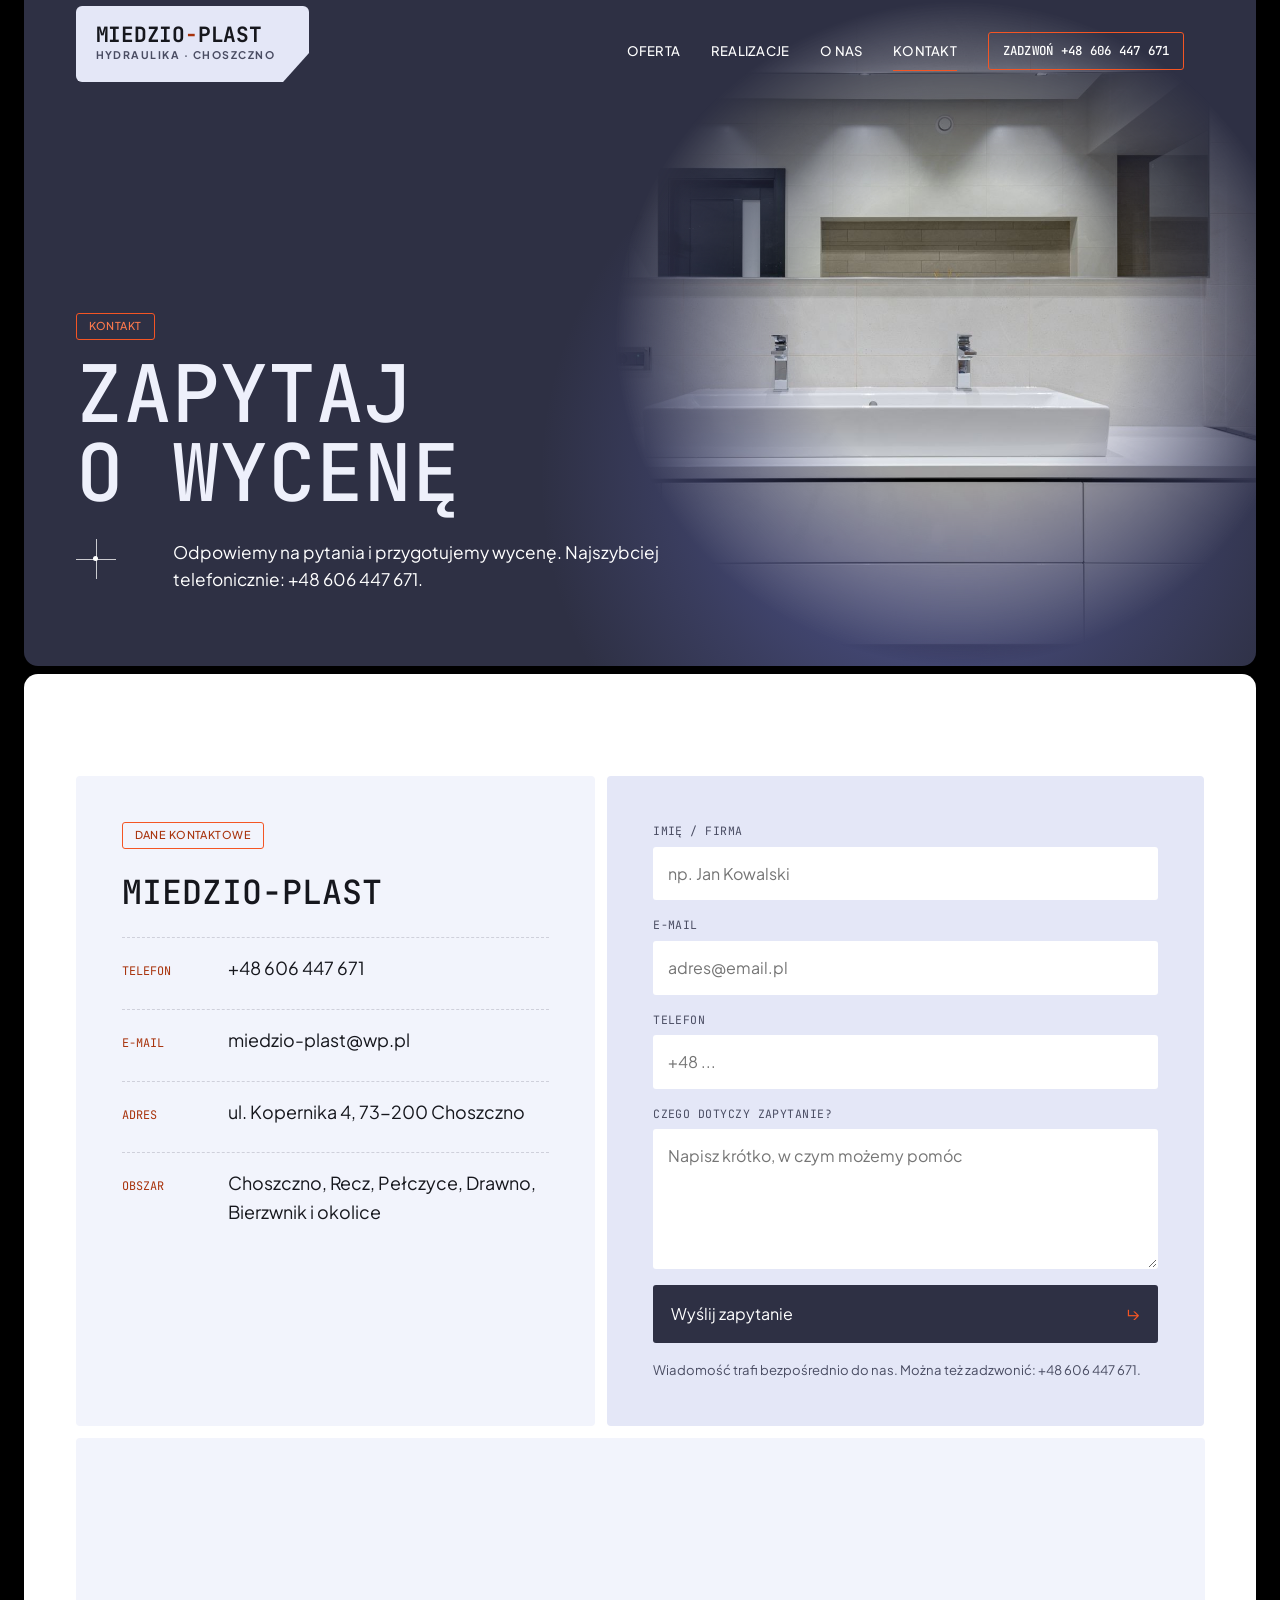
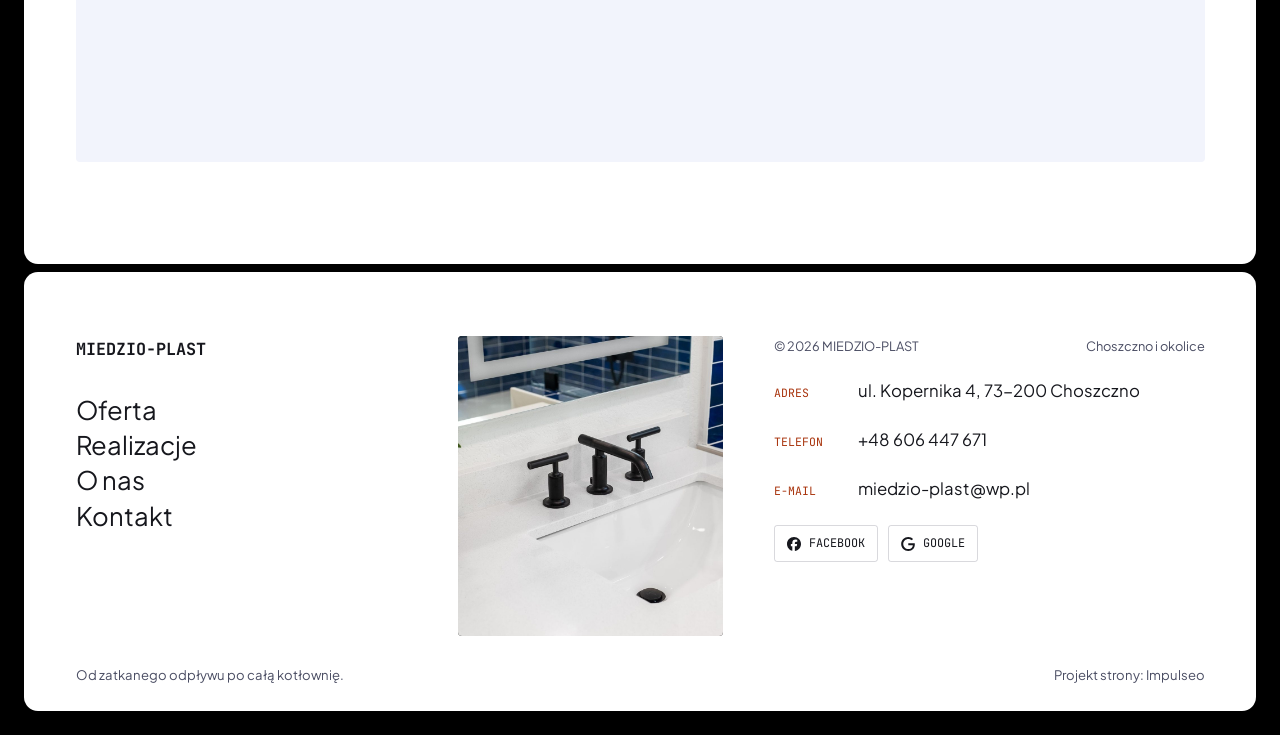
==== commit 9b8748b9: "[claude-edit][cmt:c5f54869-517e-4795-b69b-09ceb612f51c] przebudowa dema na układ wzoru thermokonnect" ====
--- a/kontakt.html
+++ b/kontakt.html
@@ -19,101 +19,89 @@
 <meta name="twitter:card" content="summary_large_image">
 <link rel="preconnect" href="https://fonts.googleapis.com">
 <link rel="preconnect" href="https://fonts.gstatic.com" crossorigin>
-<link href="https://fonts.googleapis.com/css2?family=Space+Grotesk:wght@500;600;700&family=DM+Sans:opsz,wght@9..40,400;9..40,500;9..40,600&display=swap" rel="stylesheet">
-<link rel="stylesheet" href="assets/styles.css?v=abe8d98e">
+<link href="https://fonts.googleapis.com/css2?family=JetBrains+Mono:wght@400;500;700&family=Plus+Jakarta+Sans:wght@400;500;700&display=swap" rel="stylesheet">
+<link rel="stylesheet" href="assets/styles.css?v=20261113">
+<meta name="theme-color" content="#2e3044">
 </head>
 <body>
 
 <header class="nav">
-  <div class="wrap nav-inner">
-    <a class="brand" href="index.html"><span class="name">MIEDZIO-PLAST</span><span class="sub">Choszczno</span></a>
-    <nav class="nav-links">
+  <div class="nav-inner">
+    <a class="brand" href="index.html" aria-label="MIEDZIO-PLAST - strona główna"><span class="name">MIEDZIO<i>-</i>PLAST</span><span class="sub">Hydraulika · Choszczno</span></a>
+    <nav class="nav-links" aria-label="Menu główne">
       <a href="oferta.html">Oferta</a>
       <a href="realizacje.html">Realizacje</a>
-      <a href="o-nas.html">O nas</a>
-      <a href="kontakt.html" class="active" aria-current="page">Kontakt</a>
-      <a href="tel:+48606447671" class="btn btn-accent">Zadzwoń +48 606 447 671</a>
+      <a href="o-nas.html">O&nbsp;nas</a>
+      <a href="kontakt.html" aria-current="page">Kontakt</a>
+      <a href="tel:+48606447671" class="nav-cta">Zadzwoń +48 606 447 671</a>
     </nav>
     <button class="nav-toggle" aria-label="Menu"><span></span><span></span><span></span></button>
   </div>
 </header>
 
+<div class="frame">
 <main>
-<section class="pagehead">
-  <img src="img/g4.jpg" alt="MIEDZIO-PLAST - Zapytaj o wycenę" width="1880" height="1255" decoding="async">
-  <div class="wrap">
-    <span class="eyebrow">Kontakt</span>
-    <h1>Zapytaj o wycenę</h1>
-    <p>Odpowiemy na pytania i przygotujemy wycenę.</p>
+<section class="pagehead blk blk-dark">
+  <img src="img/g4.jpg" alt="Biała łazienka z podwójną umywalką" width="1880" height="1255" decoding="async" fetchpriority="high">
+  <div class="hero-glow" aria-hidden="true"></div>
+  <div><span class="tag">Kontakt</span></div>
+  <h1><span>Zapytaj o&nbsp;wycenę</span></h1>
+  <div class="lead"><span class="cross" aria-hidden="true"><i></i></span><p>Odpowiemy na pytania i&nbsp;przygotujemy wycenę. Najszybciej telefonicznie: +48 606 447 671.</p></div>
+</section>
+
+<section class="blk blk-white in-pad">
+  <div class="wrap contact">
+    <div class="info reveal">
+      <span class="tag" style="align-self:flex-start">Dane kontaktowe</span>
+      <h2><span class="nw">MIEDZIO-PLAST</span></h2>
+      <div class="info-row"><span class="lbl">Telefon</span><a class="val" href="tel:+48606447671">+48 606 447 671</a></div>
+      <div class="info-row"><span class="lbl">E-mail</span><a class="val" href="mailto:miedzio-plast@wp.pl">miedzio-plast@wp.pl</a></div>
+      <div class="info-row"><span class="lbl">Adres</span><span class="val">ul. Kopernika 4, 73-200 Choszczno</span></div>
+      <div class="info-row"><span class="lbl">Obszar</span><span class="val">Choszczno, Recz, Pełczyce, Drawno, Bierzwnik i&nbsp;okolice</span></div>
+    </div>
+    <form class="form reveal" action="https://formsubmit.co/miedzio-plast@wp.pl" method="POST">
+      <input type="hidden" name="_subject" value="Zapytanie ze strony MIEDZIO-PLAST">
+      <input type="hidden" name="_captcha" value="false">
+      <input type="hidden" name="_template" value="table">
+      <div class="fld"><label for="name">Imię / firma</label><input id="name" name="name" type="text" placeholder="np. Jan Kowalski" required></div>
+      <div class="fld"><label for="email">E-mail</label><input id="email" name="email" type="email" placeholder="adres@email.pl" required></div>
+      <div class="fld"><label for="phone">Telefon</label><input id="phone" name="phone" type="tel" placeholder="+48 ..."></div>
+      <div class="fld"><label for="msg">Czego dotyczy zapytanie?</label><textarea id="msg" name="message" placeholder="Napisz krótko, w czym możemy pomóc" required></textarea></div>
+      <button type="submit">Wyślij zapytanie <span class="arr">↳</span></button>
+      <p class="note">Wiadomość trafi bezpośrednio do nas. Można też zadzwonić: +48 606 447 671.</p>
+    </form>
   </div>
-</section>
-<section>
-  <div class="wrap contact-grid">
-    <div class="reveal">
-      <span class="eyebrow">Dane kontaktowe</span>
-      <h2 style="margin:var(--space-4) 0 var(--space-6)">MIEDZIO-PLAST</h2>
-      <div class="info-list">
-        <div class="info-row"><div class="ic"><svg class="ico-tel" width="16" height="16" viewBox="0 0 24 24" fill="none" aria-hidden="true"><path d="M6.6 10.8a15.5 15.5 0 0 0 6.6 6.6l2.2-2.2a1 1 0 0 1 1-.24 11.4 11.4 0 0 0 3.6.58 1 1 0 0 1 1 1V20a1 1 0 0 1-1 1A17 17 0 0 1 3 4a1 1 0 0 1 1-1h3.5a1 1 0 0 1 1 1c0 1.25.2 2.46.58 3.6a1 1 0 0 1-.25 1l-2.23 2.2Z" fill="currentColor"/></svg></div><div><div class="lbl">Telefon</div><a class="val" href="tel:+48606447671">+48 606 447 671</a></div></div>
-        <div class="info-row"><div class="ic"><svg class="ico-mail" width="16" height="16" viewBox="0 0 24 24" fill="none" aria-hidden="true"><rect x="3.2" y="5.5" width="17.6" height="13" rx="1.6" stroke="currentColor" stroke-width="1.6"/><path d="M4 7l8 6 8-6" stroke="currentColor" stroke-width="1.6" stroke-linecap="round" stroke-linejoin="round"/></svg></div><div><div class="lbl">E-mail</div><a class="val" href="mailto:miedzio-plast@wp.pl">miedzio-plast@wp.pl</a></div></div>
-        <div class="info-row"><div class="ic"><svg class="ico-pin" width="16" height="16" viewBox="0 0 24 24" fill="none" aria-hidden="true"><path d="M12 21s7-6.1 7-11.5A7 7 0 0 0 5 9.5C5 14.9 12 21 12 21Z" stroke="currentColor" stroke-width="1.6" fill="none"/><circle cx="12" cy="9.5" r="2.4" fill="currentColor"/></svg></div><div><div class="lbl">Adres</div><div class="val">ul. Kopernika 4, 73-200 Choszczno</div></div></div>
-      </div>
-    </div>
-    <div class="reveal">
-      <form class="form" action="https://formsubmit.co/miedzio-plast@wp.pl" method="POST">
-        <input type="hidden" name="_subject" value="Zapytanie ze strony MIEDZIO-PLAST">
-        <input type="hidden" name="_captcha" value="false">
-        <input type="hidden" name="_template" value="table">
-        <div class="fld"><label for="name">Imię / firma</label><input id="name" name="name" type="text" placeholder="np. Jan Kowalski" required></div>
-        <div class="fld"><label for="email">E-mail</label><input id="email" name="email" type="email" placeholder="adres@email.pl" required></div>
-        <div class="fld"><label for="phone">Telefon</label><input id="phone" name="phone" type="tel" placeholder="+48 ..."></div>
-        <div class="fld"><label for="msg">Czego dotyczy zapytanie?</label><textarea id="msg" name="message" placeholder="Napisz krótko, w czym możemy pomóc" required></textarea></div>
-        <button type="submit" class="btn btn-accent" style="width:100%;justify-content:center">Wyślij zapytanie <span class="arr">→</span></button>
-        <p class="note">Wiadomość trafi bezpośrednio do nas. Można też zadzwonić: +48 606 447 671.</p>
-      </form>
-    </div>
-  </div>
-</section>
-<section style="padding-top:0">
-  <div class="wrap reveal">
-    <iframe class="map" title="MIEDZIO-PLAST - Choszczno" src="https://maps.google.com/maps?q=MIEDZIO-PLAST%20Choszczno&z=15&output=embed" loading="lazy" referrerpolicy="no-referrer-when-downgrade"></iframe>
-  </div>
+  <div class="wrap mapbox reveal" style="margin-top:12px"><iframe title="MIEDZIO-PLAST - Choszczno" src="https://maps.google.com/maps?q=MIEDZIO-PLAST%20Choszczno&amp;z=15&amp;output=embed" loading="lazy" referrerpolicy="no-referrer-when-downgrade"></iframe></div>
 </section>
 </main>
 
-<footer>
-  <div class="wrap">
-    <div class="foot-grid">
-      <div class="foot-brand">
-        <div class="name">MIEDZIO-PLAST</div>
-        <p>Od zatkanego odpływu po całą kotłownię. Ty mówisz, co się dzieje - my mówimy, ile i kiedy.</p>
-      </div>
-      <div class="foot-col">
-        <h4>Nawigacja</h4>
-        <a href="oferta.html">Oferta</a>
-        <a href="realizacje.html">Realizacje</a>
-        <a href="o-nas.html">O nas</a>
-        <a href="kontakt.html">Kontakt</a>
-      </div>
-      <div class="foot-col">
-        <h4>Kontakt</h4>
-        <a href="tel:+48606447671">+48 606 447 671</a>
-        <a href="mailto:miedzio-plast@wp.pl">miedzio-plast@wp.pl</a>
-        <p>ul. Kopernika 4, 73-200 Choszczno</p>
-      <div class="foot-soc">
-        <a class="soc" href="https://www.facebook.com/p/Miedzio-Plast-100057178611568/" target="_blank" rel="noopener" aria-label="Facebook - MIEDZIO-PLAST"><svg viewBox="0 0 24 24" aria-hidden="true" focusable="false"><path d="M9.101 23.691v-7.98H6.627v-3.667h2.474v-1.58c0-4.085 1.848-5.978 5.858-5.978.401 0 .955.042 1.468.103a8.68 8.68 0 0 1 1.141.195v3.325a8.623 8.623 0 0 0-.653-.036 26.805 26.805 0 0 0-.733-.009c-.707 0-1.259.096-1.675.309a1.686 1.686 0 0 0-.679.622c-.258.42-.374.995-.374 1.752v1.297h3.919l-.386 2.103-.287 1.564h-3.246v8.245C19.396 23.238 24 18.179 24 12.044c0-6.627-5.373-12-12-12s-12 5.373-12 12c0 5.628 3.874 10.35 9.101 11.647Z" fill="currentColor"/></svg></a>
-        <a class="soc" href="https://www.google.com/maps/place/MIEDZIO-PLAST+Halina+Koniuszy,+Autoryzowany+Instalator+Junkers-Bosch/@53.16706,15.406939,17z/data=!4m6!3m5!1s0x4700d400ea411d13:0x86ae9228e2880d9f!8m2!3d53.16706!4d15.406939" target="_blank" rel="noopener" aria-label="Google - MIEDZIO-PLAST"><svg viewBox="0 0 24 24" aria-hidden="true" focusable="false"><path d="M12.48 10.92v3.28h7.84c-.24 1.84-.853 3.187-1.787 4.133-1.147 1.147-2.933 2.4-6.053 2.4-4.827 0-8.6-3.893-8.6-8.72s3.773-8.72 8.6-8.72c2.6 0 4.507 1.027 5.907 2.347l2.307-2.307C18.747 1.44 16.133 0 12.48 0 5.867 0 .307 5.387.307 12s5.56 12 12.173 12c3.573 0 6.267-1.173 8.373-3.36 2.16-2.16 2.84-5.213 2.84-7.667 0-.76-.053-1.467-.173-2.053H12.48z" fill="currentColor"/></svg></a>
-      </div>
-      </div>
+<footer class="blk blk-white">
+  <div class="foot">
+    <div class="foot-nav">
+      <div class="brand-t">MIEDZIO-PLAST</div>
+      <a href="oferta.html">Oferta</a>
+      <a href="realizacje.html">Realizacje</a>
+      <a href="o-nas.html">O&nbsp;nas</a>
+      <a href="kontakt.html">Kontakt</a>
     </div>
-    <div class="foot-bot">
-      <span>© 2026 MIEDZIO-PLAST</span>
-      <span>Projekt strony: <a class="foot-credit" href="https://impulseo.pl" target="_blank" rel="noopener">Impulseo</a></span>
+    <div class="foot-art"><img src="img/g12.jpg" alt="Bateria umywalkowa po montażu" loading="lazy" width="1600" height="1066" decoding="async"></div>
+    <div class="foot-info">
+      <div class="top"><span>© 2026 MIEDZIO-PLAST</span><span>Choszczno i&nbsp;okolice</span></div>
+      <div class="row-i"><span class="lbl">Adres</span><span>ul. Kopernika 4, 73-200 Choszczno</span></div>
+      <div class="row-i"><span class="lbl">Telefon</span><a href="tel:+48606447671">+48 606 447 671</a></div>
+      <div class="row-i"><span class="lbl">E-mail</span><a href="mailto:miedzio-plast@wp.pl">miedzio-plast@wp.pl</a></div>
+      <div class="foot-soc"><a class="soc" href="https://www.facebook.com/p/Miedzio-Plast-100057178611568/" target="_blank" rel="noopener" aria-label="Facebook - MIEDZIO-PLAST"><svg viewBox="0 0 24 24" aria-hidden="true" focusable="false"><path d="M9.101 23.691v-7.98H6.627v-3.667h2.474v-1.58c0-4.085 1.848-5.978 5.858-5.978.401 0 .955.042 1.468.103a8.68 8.68 0 0 1 1.141.195v3.325a8.623 8.623 0 0 0-.653-.036 26.805 26.805 0 0 0-.733-.009c-.707 0-1.259.096-1.675.309a1.686 1.686 0 0 0-.679.622c-.258.42-.374.995-.374 1.752v1.297h3.919l-.386 2.103-.287 1.564h-3.246v8.245C19.396 23.238 24 18.179 24 12.044c0-6.627-5.373-12-12-12s-12 5.373-12 12c0 5.628 3.874 10.35 9.101 11.647Z" fill="currentColor"/></svg>Facebook</a><a class="soc" href="https://www.google.com/maps/place/MIEDZIO-PLAST+Halina+Koniuszy,+Autoryzowany+Instalator+Junkers-Bosch/@53.16706,15.406939,17z/data=!4m6!3m5!1s0x4700d400ea411d13:0x86ae9228e2880d9f!8m2!3d53.16706!4d15.406939" target="_blank" rel="noopener" aria-label="Google - MIEDZIO-PLAST"><svg viewBox="0 0 24 24" aria-hidden="true" focusable="false"><path d="M12.48 10.92v3.28h7.84c-.24 1.84-.853 3.187-1.787 4.133-1.147 1.147-2.933 2.4-6.053 2.4-4.827 0-8.6-3.893-8.6-8.72s3.773-8.72 8.6-8.72c2.6 0 4.507 1.027 5.907 2.347l2.307-2.307C18.747 1.44 16.133 0 12.48 0 5.867 0 .307 5.387.307 12s5.56 12 12.173 12c3.573 0 6.267-1.173 8.373-3.36 2.16-2.16 2.84-5.213 2.84-7.667 0-.76-.053-1.467-.173-2.053H12.48z" fill="currentColor"/></svg>Google</a></div>
     </div>
   </div>
+  <div class="foot-bot">
+    <span>Od zatkanego odpływu po całą kotłownię.</span>
+    <span>Projekt strony: <a class="foot-credit" href="https://impulseo.pl" target="_blank" rel="noopener">Impulseo</a></span>
+  </div>
 </footer>
+</div>
 <div class="sticky-call"><a class="sc-call" href="tel:+48606447671"><svg class="ico-tel" width="16" height="16" viewBox="0 0 24 24" fill="none" aria-hidden="true"><path d="M6.6 10.8a15.5 15.5 0 0 0 6.6 6.6l2.2-2.2a1 1 0 0 1 1-.24 11.4 11.4 0 0 0 3.6.58 1 1 0 0 1 1 1V20a1 1 0 0 1-1 1A17 17 0 0 1 3 4a1 1 0 0 1 1-1h3.5a1 1 0 0 1 1 1c0 1.25.2 2.46.58 3.6a1 1 0 0 1-.25 1l-2.23 2.2Z" fill="currentColor"/></svg> Zadzwoń</a><a class="sc-quote" href="kontakt.html">Wyślij zdjęcie awarii</a></div>
 <div class="demo-wazne" data-do="2026-11-18" data-cykl="3" hidden><svg class="dw-ico" width="13" height="13" viewBox="0 0 24 24" fill="none" aria-hidden="true"><circle cx="12" cy="12" r="8.6" stroke="currentColor" stroke-width="1.8"/><path d="M12 7.2V12l3.3 2" stroke="currentColor" stroke-width="1.8" stroke-linecap="round"/></svg><span class="dw-txt"></span></div>
 
-<script src="assets/main.js"></script>
+<script src="assets/main.js?v=20261113"></script>
 </body>
 </html>
--- a/assets/styles.css
+++ b/assets/styles.css
@@ -1,1849 +1,429 @@
-/* ============================================================
-   STOLBASZ — premium, architektoniczny B2B fit-out
-   Jasna paleta, zero brązu. System wg premium-web-craft.
-   Projekt strony: Impulseo (impulseo.pl)
-   ============================================================ */
-
+/* MIEDZIO-PLAST - układ wg wzoru thermokonnect.com (rama na czarnym tle, mono nagłówki,
+   liliowe karty, akcent miedziano-pomarańczowy). Jeden blok :root - nie ma override'u niżej. */
 :root{
-  /* PALETA — jasna, architektoniczna, chłodna */
-  --paper:#F4F6F8;          /* główne tło */
-  --paper-2:#E7EBEF;        /* sekcje alternatywne (chłodny jasny szary) */
-  --paper-3:#E7EBEF;        /* delikatne wypełnienia */
-  --ink:#15212E;            /* tekst główny — chłodny grafit */
-  --ink-soft:#243443;       /* nagłówki drugorzędne */
-  --muted:#6B7785;          /* tekst poboczny */
-  --line:rgba(21,33,46,.12);/* hairline */
-  --accent:#E8A317;         /* stonowany petrol-slate — jedyny akcent */
-  --accent-d:#C9870C;
-  --accent-soft:rgba(232,163,23,.10);
-  --dark:#15212E;           /* sekcje ciemne (stopka/CTA) */
-
-  /* HOVER ZDJĘĆ — JEDEN standard dla całego silnika (decyzja K. 04.08.2026, artefakt z wariantami).
-     AKTUALNE (K.+Szymon 09.08.2026, wybór z artefaktu 6 wariantów): zoom 1.05 przy 1.4s -
-     przy tak długim czasie mocniejszy kadr NIE skacze, tylko „oddycha". Poprzedni standard
-     (1.02 / .55s z 04.08) odbierany jako dynamiczny i szybki.
-     Spoczynek lekko przygaszony, ale TYLKO tam, gdzie jest mysz (@media hover:hover) —
-     na telefonie zdjęcia zostają w pełnej jasności. */
-  --img-zoom:1.05;                   /* K.+Szymon 09.08: wariant F z artefaktu porównawczego */
-  --img-rest:brightness(.95) saturate(.99);
-  --img-hot:brightness(1.06) saturate(1.05);
-  --img-dur:1.4s;                    /* K.+Szymon 09.08 (wariant F): powoli = elegancko */
-  --img-ease:cubic-bezier(.16,.84,.44,1);  /* miękki ogon, efekt „oddychania" */
-
-  /* ODSTĘPY — skala 4/8 */
-  --space-1:4px; --space-2:8px; --space-3:12px; --space-4:16px; --space-5:24px;
-  --space-6:32px; --space-7:48px; --space-8:64px; --space-9:96px; --space-10:128px;
-
-  /* TYPOGRAFIA — fluid clamp() (skala podbita 16.07.2026: większe, czytelniejsze litery — uwaga Adama) */
-  --text-sm:clamp(.9rem,.87rem + .12vw,1rem);
-  --text-base:clamp(1.08rem,1.04rem + .18vw,1.2rem);
-  --text-lg:clamp(1.24rem,1.15rem + .34vw,1.44rem);
-  --text-h3:clamp(1.34rem,1.22rem + .55vw,1.66rem);
-  --text-h2:clamp(2.1rem,1.66rem + 2.1vw,3.1rem);
-  --text-h1:clamp(2.9rem,2.1rem + 4vw,5.1rem);
-
-  /* PROMIENIE — architektoniczne, raczej ostre */
-  --r-sm:3px; --r-md:6px; --r-lg:10px;
-
-  /* RUCH */
-  --ease:cubic-bezier(.25,.46,.45,.94); --dur:.24s;
-
-  /* CIENIE — miękkie, warstwowe */
-  --sh-sm:0 1px 2px rgba(16,24,32,.04), 0 2px 8px rgba(16,24,32,.05);
-  --sh-md:0 2px 6px rgba(16,24,32,.05), 0 12px 28px -8px rgba(16,24,32,.12);
-  --sh-lg:0 6px 14px rgba(16,24,32,.07), 0 26px 56px -18px rgba(16,24,32,.22);
-
-  --hairline:1px solid var(--line);
-
-  --font-display:'Space Grotesk','Inter',sans-serif;
-  --font-body:'DM Sans','Inter',sans-serif;
+  --outer:#000;
+  --panel:#2e3044;          /* grafit z fioletem - główny panel */
+  --panel-2:#272a3c;
+  --lav:#e4e7f7;            /* liliowe karty */
+  --lav-l:#f2f4fc;
+  --purple:#737cde;
+  --accent:#f45524;         /* miedź / pomarańcz - linie, strzałki, duże akcenty */
+  --accent-d:#c43d12;       /* akcent na jasnym tle (drobny tekst) */
+  --accent-t:#ff7a4d;       /* akcent na ciemnym tle (drobny tekst) */
+  --accent-soft:rgba(244,85,36,.14);
+  --ink:#16171d;
+  --ink-2:#4a4d63;
+  --white:#fff;
+  --line-d:rgba(228,231,247,.22);
+  --line-l:rgba(46,48,68,.18);
+  --mono:"JetBrains Mono",ui-monospace,SFMono-Regular,Menlo,monospace;
+  --sans:"Plus Jakarta Sans",system-ui,-apple-system,"Segoe UI",Roboto,sans-serif;
+  --frame:clamp(8px,1.9vw,28px);
+  --pad:clamp(20px,4vw,56px);
+  --r:14px;
+  --ease:cubic-bezier(.22,.31,0,1);
+  --nav-h:88px;
 }
-
-*{box-sizing:border-box;margin:0;padding:0}
-html{scroll-behavior:smooth}
-body{
-  font-family:var(--font-body);
-  font-size:var(--text-base);
-  line-height:1.65;
-  color:var(--ink);
-  background:var(--paper);
-  -webkit-font-smoothing:antialiased;
-  text-rendering:optimizeLegibility;
-}
-img{max-width:100%;height:auto;display:block}  /* height:auto = width/height z atrybutów trzyma proporcje (TOP#12) */
+*,*::before,*::after{box-sizing:border-box}
+html{-webkit-text-size-adjust:100%;scroll-behavior:smooth}
+body{margin:0;background:var(--outer);color:var(--white);font-family:var(--sans);font-size:16px;line-height:1.6;
+  -webkit-font-smoothing:antialiased;overflow-x:hidden}
+img{max-width:100%;display:block}
 a{color:inherit;text-decoration:none}
-
-.wrap{width:min(92%,1180px);margin-inline:auto}
-section{padding-block:clamp(52px,6.5vw,96px)}
-
-h1,h2,h3{font-family:var(--font-display);font-weight:700;line-height:1.08;letter-spacing:-.02em;color:var(--ink)}
-h1{font-size:var(--text-h1);letter-spacing:-.035em}
-h2{font-size:var(--text-h2);letter-spacing:-.025em}
-h3{font-size:var(--text-h3)}
-/* MIARA — długość wiersza. WCAG 2.2 SC 1.4.8: max 80 znaków; Butterick: 45–90.
-   68ch daje realnie 72–78 znaków polskiego tekstu, czyli z zapasem pod granicą.
-   Wcześniej limit miał TYLKO <p> — <li>, <blockquote> i <dd> nie miały żadnego,
-   i to jedyny powód, dla którego 23 bloki na dwóch oddanych stronach jadą po
-   83–106 znaków w wierszu (pomiar 07.08.2026, bramka `miara`).
-   ⚠️ Listy i definicje ograniczamy TYLKO bez klasy: `ul`/`ol` z klasą to u nas
-   układ (siatki kafli, menu), a nie tekst ciągły — tam miarę wyznacza układ. */
-/* 60ch, nie 68ch (K. 10.08): po zmianie fontów na węższe kroje (DM Sans i spółka)
-   w 68ch mieściło się ~90 znaków - bramka pikselowa słusznie zgłaszała przekroczenie
-   granicy 80. Pomiar na żywej przeglądarce: 60ch = 90 znaków, 53ch = ~78 znaków, czyli normę WCAG 1.4.8. */
-:root{ --miara:53ch }
-p{max-width:min(100%,var(--miara))}
-blockquote,
-ul:not([class])>li, ol:not([class])>li,
-dl:not([class])>dd{max-width:min(100%,var(--miara))}
-
-/* ⚠️ Świadomie BEZ wyjątku `.tile p,.card p,.svc p{max-width:none}`, choć nasuwa się sam:
-   te akapity BYŁY już ograniczone (stare `p{max-width:65ch}`), więc „wyjątek" nie odblokowałby
-   niczego nowego — tylko ROZLUŹNIŁ stan sprzed zmiany na wszystkich demach naraz.
-   `figcaption` żadna z reguł wyżej nie dotyczy, więc też nie potrzebuje zwolnienia. */
-
-/* ŁAMANIE. `balance` wyrównuje długości wierszy w nagłówku, `pretty` pilnuje ostatniego
-   wiersza akapitu, żeby nie został w nim jeden wyraz. Obsługiwane od Chrome 117 /
-   Safari 17.5; starsze przeglądarki po prostu ignorują tę własność.
-   `text-wrap:pretty` nie występowało dotąd ANI RAZ w silniku ani w repo klientów. */
-h1,h2,h3,.lead,.lede{text-wrap:balance}
-p,li,blockquote,dd{text-wrap:pretty}
-
-.eyebrow{
-  font-family:var(--font-body);
-  font-size:var(--text-sm);
-  font-weight:600;
-  letter-spacing:.18em;
-  text-transform:uppercase;
-  color:var(--accent);
-  display:inline-flex;align-items:center;gap:var(--space-3);
-}
-/* flex:none + margin-top = kreska trzyma się PIERWSZEJ linii. Wcześniej align-items:center
-   centrowało ją względem całego bloku i przy zawinięciu (długi kicker typu
-   „…WNĘTRZ · LESZNO · OD 2019") druga linia lądowała z brzydkim wcięciem. */
-.eyebrow{align-items:flex-start}
-.eyebrow>*,.eyebrow{text-wrap:balance}   /* dlugi kicker lamal sie na sierote typu samo „2019" w drugiej linii */
-.eyebrow::before{content:"";width:28px;height:1px;background:var(--accent);display:inline-block;flex:none;margin-top:.62em}
-
-.muted{color:var(--muted)}
-.lead{font-size:var(--text-lg);line-height:1.55;color:var(--ink-soft);max-width:50ch}
-
-/* ---------- BUTTONS ---------- */
-.btn{
-  display:inline-flex;align-items:center;gap:var(--space-2);
-  font-weight:600;font-size:var(--text-sm);letter-spacing:.02em;
-  padding:var(--space-4) var(--space-6);
-  border-radius:var(--r-sm);
-  transition:transform var(--dur) var(--ease),box-shadow var(--dur) var(--ease),background var(--dur) var(--ease);
-  cursor:pointer;border:1px solid transparent;
-}
-.btn-accent{background:var(--accent);color:#fff;box-shadow:var(--sh-sm)}
-.btn-accent:hover{background:var(--accent-d);transform:translateY(-2px);box-shadow:var(--sh-md)}
-.btn-accent:active{transform:translateY(0);box-shadow:var(--sh-sm)}
-.btn-ghost{background:transparent;color:var(--ink);border-color:var(--line)}
-.btn-ghost:hover{border-color:var(--accent);color:var(--accent);transform:translateY(-2px)}
-.btn-light{background:#fff;color:var(--ink);box-shadow:var(--sh-sm)}
-.btn-light:hover{transform:translateY(-2px);box-shadow:var(--sh-md)}
-.btn .arr{transition:transform var(--dur) var(--ease)}
-.btn:hover .arr{transform:translateX(4px)}
-
-/* ---------- NAV ---------- */
-.nav{
-  position:sticky;top:0;z-index:50;
-  background:color-mix(in srgb,var(--paper) 88%,transparent);
-  backdrop-filter:saturate(140%) blur(10px);
-  border-bottom:var(--hairline);
-}
-.nav-inner{display:flex;align-items:center;justify-content:space-between;gap:var(--space-5);height:72px}
-/* ANTY-NACHODZENIE (K. 05.08.2026): długa nazwa firmy + przycisk z pełnym numerem nie mieściły się w pasku
-   i flex ściskał linki PONIŻEJ ich treści - "Kontakt" wchodził na ramkę "Zadzwoń +48 ...". Teraz ustępuje
-   nazwa marki (skrót wielokropkiem), a menu i przycisk nigdy się nie kurczą ani nie zachodzą na siebie. */
-.brand{display:flex;flex-direction:column;line-height:1;min-width:0;flex:0 1 auto}
-.brand .name{font-family:var(--font-display);font-weight:800;font-size:1.35rem;letter-spacing:.04em;white-space:nowrap;overflow:hidden;text-overflow:ellipsis}
-.brand .sub{font-size:.62rem;letter-spacing:.34em;text-transform:uppercase;color:var(--muted);margin-top:5px;white-space:nowrap;overflow:hidden;text-overflow:ellipsis}
-.nav-links{display:flex;align-items:center;gap:var(--space-6);flex:0 0 auto}
-.nav-links a{font-size:var(--text-sm);font-weight:500;color:var(--ink-soft);position:relative;padding-block:4px;white-space:nowrap;transition:color var(--dur) var(--ease)}
-.nav-links a::after{content:"";position:absolute;left:0;bottom:0;width:0;height:1.5px;background:var(--accent);transition:width var(--dur) var(--ease)}
-.nav-links a:hover,.nav-links a.active{color:var(--ink)}
-.nav-links a:hover::after,.nav-links a.active::after{width:100%}
-.nav-links .btn{padding:var(--space-2) var(--space-5)}
-/* przyciski w nav: właściwy kolor (przebij .nav-links a) + bez podkreślenia */
-.nav-links a.btn-accent{color:#fff}
-.nav-links a.btn-ghost,.nav-links a.btn-light{color:var(--ink)}
-/* CTA w pasku: NIE podkreślenie spod linków menu, ale ten sam przelatujący błysk,
-   co na wszystkich innych przyciskach (zgłoszenie K. 13.08.2026 - „na hero jest efekt
-   światła przechodzącego przez przycisk, na navbarze go nie ma, a mają być identyczne").
-   Reguła `.nav-links a::after` jest silniejsza od `.btn::after`, więc trzeba jej
-   geometrię wyzerować i wpisać połysk z nazwy - samo `display:none` gasiło efekt. */
-.nav-links a.btn::after{
-  display:block;content:"";position:absolute;inset:0;z-index:-1;pointer-events:none;
-  width:auto;height:auto;border-radius:inherit;   /* kasuje geometrię podkreślenia (width:0;height:1.5px) */
-  background:linear-gradient(100deg,transparent 32%,rgba(255,255,255,.20) 50%,transparent 68%);
-  translate:-120% 0}
-@media (prefers-reduced-motion:no-preference){
-  .nav-links a.btn:hover::after{translate:120% 0;transition:translate .75s var(--mt-ease,cubic-bezier(.16,.84,.44,1))}
-}
-.nav-toggle{display:none;background:none;border:none;cursor:pointer;flex-direction:column;gap:5px;padding:8px}
-.nav-toggle span{width:24px;height:2px;background:var(--ink);transition:var(--dur)}
-/* Ciasny zakres MIĘDZY menu mobilnym a pełnym pulpitem: zbijamy odstępy i nazwę marki,
-   żeby wszystko zmieściło się naturalnie, zanim w ogóle dojdzie do skracania wielokropkiem. */
-@media(max-width:1280px) and (min-width:921px){
-  .nav-links{gap:var(--space-4)}
-  .nav-links .btn{padding:var(--space-2) var(--space-4)}
-  .brand .name{font-size:1.15rem}
-}
-
-/* ---------- HERO (split) ---------- */
-.hero{position:relative;overflow:hidden;border-bottom:var(--hairline)}
-.hero-grid{display:grid;grid-template-columns:1.05fr .95fr;gap:clamp(24px,4vw,60px);align-items:center;
-  padding-block:clamp(36px,4.5vw,64px)}
-.hero-copy .eyebrow{margin-bottom:var(--space-5)}
-.hero-copy h1{margin-bottom:var(--space-5)}
-.hero-copy .lead{margin-bottom:var(--space-7)}
-.hero-actions{display:flex;flex-wrap:wrap;gap:var(--space-4)}
-.hero-art{position:relative;aspect-ratio:4/3;border-radius:var(--r-lg);overflow:hidden;box-shadow:var(--sh-lg)}
-.hero-art img{width:100%;height:100%;object-fit:cover}
-.hero-art::after{content:"";position:absolute;inset:0;background:linear-gradient(180deg,transparent 55%,rgba(18,24,28,.28))}
-.hero-badge{position:absolute;left:var(--space-5);bottom:var(--space-5);z-index:2;
-  background:rgba(252,252,251,.94);backdrop-filter:blur(4px);
-  border-radius:var(--r-md);padding:var(--space-4) var(--space-5);box-shadow:var(--sh-md);max-width:78%}
-.hero-badge strong{display:block;font-family:var(--font-display);font-size:1rem;letter-spacing:-.01em}
-.hero-badge span{font-size:var(--text-sm);color:var(--muted)}
-
-/* ---------- HERO duży / kinowy (strona główna) ---------- */
-.hero-cine{position:relative;min-height:clamp(560px,82vh,840px);min-height:clamp(560px,82svh,840px);display:flex;align-items:center;overflow:hidden;border-bottom:var(--hairline)}
-.hero-cine>img{position:absolute;inset:0;width:100%;height:100%;object-fit:cover;z-index:0}
-.hero-cine::after{content:"";position:absolute;inset:0;z-index:1;
-  background:linear-gradient(95deg,rgba(13,18,23,.86) 0%,rgba(13,18,23,.64) 32%,rgba(13,18,23,.24) 62%,rgba(13,18,23,.04) 100%)}
-.hero-cine .wrap{position:relative;z-index:2;padding-block:var(--space-8)}
-.hero-cine .hero-copy{max-width:660px}
-.hero-cine .eyebrow{color:#fff;margin-bottom:var(--space-5)}
-.hero-cine .eyebrow::before{background:#fff}
-.hero-cine h1{color:#fff;margin-bottom:var(--space-5);font-size:clamp(2.9rem,2rem + 4.4vw,5.2rem);text-wrap:balance}
-.hero-cine .lead{color:rgba(255,255,255,.92);max-width:48ch;margin-bottom:var(--space-7)}
-.hero-cine .hero-actions{display:flex;flex-wrap:wrap;gap:var(--space-4)}
-/* NISKIE OKNO (laptop z dokiem i paskami przeglądarki ma ~700-780 px wysokości widoku):
-   H1 do 5.2rem + długi lead nie mieściły się i przyciski wypadały POD krawędź ekranu -
-   klient widział stronę bez ani jednego CTA. Skalujemy w dół, zamiast przycinać treść. */
-@media(min-width:821px) and (max-height:820px){
-  .hero-cine{min-height:clamp(520px,94svh,780px)}
-  .hero-cine .wrap{padding-block:var(--space-6)}
-  .hero-cine h1{font-size:clamp(2.2rem,1.5rem + 2.6vw,3.6rem);margin-bottom:var(--space-4)}
-  .hero-cine .eyebrow{margin-bottom:var(--space-4)}
-  .hero-cine .lead{margin-bottom:var(--space-5);max-width:44ch}
-}
-@media(max-width:680px){
-  .hero-cine{min-height:clamp(520px,76vh,640px);min-height:clamp(520px,76svh,640px);align-items:flex-end}
-  .hero-cine::after{background:linear-gradient(0deg,rgba(13,18,23,.9) 6%,rgba(13,18,23,.45) 55%,rgba(13,18,23,.25) 100%)}
-  .hero-cine .wrap{padding-bottom:var(--space-9)}
-  /* TELEFON (~90% oglądających): lead potrafił zająć 8 linii i zepchnąć CTA poza pierwszy ekran.
-     Zwężamy interlinię i skalę - treści nie ucinamy, bo to ona sprzedaje. */
-  .hero-cine .lead{font-size:.98rem;line-height:1.5;margin-bottom:var(--space-5)}
-  .hero-cine .eyebrow{font-size:.72rem;letter-spacing:.13em;margin-bottom:var(--space-4)}
-  .hero-cine .eyebrow::before{width:20px}
-  .hero-cine h1{margin-bottom:var(--space-4)}
-}
-
-/* full-bleed hero variant (podstrony) */
-.pagehead{position:relative;min-height:46vh;min-height:46svh;display:flex;align-items:flex-end;overflow:hidden;border-bottom:var(--hairline)}
-.pagehead img{position:absolute;inset:0;width:100%;height:100%;object-fit:cover}
-/* 10.08.2026 (decyzja K.): mocniejsze przyciemnienie + cień pod tekstem. Bramka mierzyła na
-   nagłówkach podstron 3,38-3,43:1 przy wymaganych 4,5 — jasne zdjęcie (hala, śnieg, niebo)
-   podchodziło pod biały tekst. Zdjęcia klientów są różne, więc kontrast musi dawać WARSTWA,
-   a nie szczęśliwy dobór kadru. */
-.pagehead::after{content:"";position:absolute;inset:0;background:linear-gradient(180deg,rgba(18,24,28,.40),rgba(18,24,28,.76))}
-.pagehead .wrap{position:relative;z-index:2;padding-block:var(--space-9);color:#fff}
-.pagehead h1{color:#fff;max-width:18ch;text-shadow:0 2px 16px rgba(0,0,0,.55)}
-.pagehead .eyebrow{color:#fff}
-.pagehead .eyebrow::before{background:#fff}
-.pagehead p{color:rgba(255,255,255,.92);margin-top:var(--space-4);max-width:54ch;text-shadow:0 1px 12px rgba(0,0,0,.5)}
-
-/* ---------- STRIP (pasek skrótów / liczby) ---------- */
-.strip{background:var(--dark);color:#fff}
-/* PASEK HASEŁ — standard 04.08.2026 (decyzja K.): 5 haseł w JEDNYM rzędzie, tekst WYŚRODKOWANY,
-   węższe marginesy boczne niż reszta strony (pasek ma iść szerzej), równe wysokości kolumn. */
-.strip .wrap{width:min(96%,1440px);display:grid;grid-template-columns:repeat(5,1fr);
-  gap:var(--space-5);padding-block:var(--space-7);align-items:stretch}
-.strip .item .k{font-family:var(--font-display);font-size:clamp(1.05rem,.82rem + .85vw,1.55rem);
-  font-weight:800;letter-spacing:-.02em;color:#fff;line-height:1.18;text-wrap:balance}
-.strip .item .v{font-size:var(--text-sm);color:rgba(255,255,255,.66);margin-top:var(--space-2);line-height:1.4}
-.strip .item{border-left:2px solid var(--accent);padding-inline:var(--space-4);
-  text-align:center;display:flex;flex-direction:column;justify-content:center}
-/* liczba kolumn = liczba haseł, żeby ostatnie nie zostawało samo w drugim rzędzie.
-   Klasę n-N nadaje multipage.py; domyślnie (bez klasy) pasek jest 5-kolumnowy. */
-.strip.n-2 .wrap{grid-template-columns:repeat(2,1fr)}
-.strip.n-3 .wrap{grid-template-columns:repeat(3,1fr)}
-.strip.n-4 .wrap{grid-template-columns:repeat(4,1fr);gap:var(--space-6)}
-.strip.n-4 .item .k{font-size:clamp(1.3rem,1rem + 1.1vw,2rem)}
-.strip.n-6 .wrap{grid-template-columns:repeat(6,1fr);gap:var(--space-4)}
-.strip.n-6 .item .k{font-size:clamp(.98rem,.8rem + .7vw,1.35rem)}
-/* równe łamanie: zamiast "długa linia + jedno słowo" obie linie zbliżonej długości */
-.strip .item .k{text-wrap:balance}
-
-/* ---------- SECTION HEAD ---------- */
-.head{max-width:48rem;margin-bottom:var(--space-8)}
-.head.center{margin-inline:auto;text-align:center}
-.head .eyebrow{margin-bottom:var(--space-4)}
-.head h2{margin-bottom:var(--space-4)}
-.head p{color:var(--muted);font-size:var(--text-lg);line-height:1.55}
-.head.center p{margin-inline:auto}
-
-/* ---------- INTRO SPLIT ---------- */
-.split{display:grid;grid-template-columns:.92fr 1.08fr;gap:clamp(28px,5vw,80px);align-items:center}
-.split.rev{grid-template-columns:1.08fr .92fr}
-.split.rev .split-art{order:-1}
-.split-art{position:relative;aspect-ratio:5/4;border-radius:var(--r-lg);overflow:hidden;box-shadow:var(--sh-lg)}
-.split-art img{width:100%;height:100%;object-fit:cover}
-.split-copy h2{margin-bottom:var(--space-5)}
-.split-copy p+p{margin-top:var(--space-4)}
-.split-copy .btn{margin-top:var(--space-6)}
-
-/* ---------- SERVICES (zakres) ---------- */
-.svc-grid{display:grid;grid-template-columns:repeat(auto-fit,minmax(280px,1fr));gap:var(--space-5)}
-.svc{background:#fff;border:var(--hairline);border-radius:var(--r-md);padding:var(--space-7) var(--space-6);
-  transition:transform var(--dur) var(--ease),box-shadow var(--dur) var(--ease),border-color var(--dur) var(--ease);
-  position:relative;overflow:hidden}
-.svc::before{content:"";position:absolute;left:0;top:0;width:3px;height:0;background:var(--accent);transition:height var(--dur) var(--ease)}
-.svc:hover{transform:translateY(-4px);box-shadow:var(--sh-md);border-color:transparent}
-.svc:hover::before{height:100%}
-.svc .ic{font-family:var(--font-display);font-size:.8rem;font-weight:700;letter-spacing:.12em;color:var(--accent);margin-bottom:var(--space-4)}
-.svc h3{margin-bottom:var(--space-3);font-size:1.22rem}
-.svc p{color:var(--muted);font-size:var(--text-base);line-height:1.6}
-
-/* big detailed service rows */
-.svc-row{display:grid;grid-template-columns:.8fr 1.2fr;gap:clamp(20px,4vw,60px);align-items:center;padding-block:var(--space-8)}
-.svc-row+.svc-row{border-top:var(--hairline)}
-.svc-row.rev{grid-template-columns:1.2fr .8fr}
-/* Naprzemienny układ wierszy oferty: co drugi wiersz ma zdjęcie po PRAWEJ.
-   Było `order:-1` — martwy kod, bo zdjęcie i tak jest pierwszym dzieckiem w HTML,
-   więc wszystkie wiersze wyglądały identycznie (zdjęcie zawsze z lewej), a `rev`
-   zmieniało tylko szerokość kolumn. Znalezione 29.07.2026 przy różnicowaniu kierunków
-   animacji (pomiar pozycji: art.mid 390/502 przy row.mid 756 — zawsze lewa strona). */
-.svc-row.rev .svc-row-art{order:2}
-.svc-row-art{aspect-ratio:4/3;border-radius:var(--r-md);overflow:hidden;box-shadow:var(--sh-md)}
-.svc-row-art img{width:100%;height:100%;object-fit:cover}
-.svc-row h3{font-size:1.5rem;margin-bottom:var(--space-4)}
-.svc-row .num{font-family:var(--font-display);font-size:.85rem;font-weight:700;letter-spacing:.14em;color:var(--accent);display:block;margin-bottom:var(--space-3)}
-.svc-row ul{list-style:none;margin-top:var(--space-4);display:flex;flex-direction:column;gap:var(--space-2)}
-.svc-row li{position:relative;padding-left:var(--space-5);color:var(--muted);font-size:var(--text-base)}
-.svc-row li::before{content:"";position:absolute;left:0;top:.62em;width:8px;height:1px;background:var(--accent)}
-
-/* ---------- GALLERY (realizacje) ---------- */
-.gallery{display:grid;grid-template-columns:repeat(12,1fr);gap:var(--space-4);grid-auto-rows:200px}
-/* GALERIA MASONRY — pionowe zdjęcia (portrety beauty/wellness) bez przycinania: kolumny, height auto */
-.gallery-masonry{column-count:3;column-gap:var(--space-4)}
-@media(max-width:900px){.gallery-masonry{column-count:2}}
-@media(max-width:560px){.gallery-masonry{column-count:1}}
-.gallery-masonry .m-tile{break-inside:avoid;margin:0 0 var(--space-4);padding:0;position:relative;overflow:hidden;border-radius:var(--r-md);border:1px solid var(--line)}
-.gallery-masonry .m-tile img{width:100%;height:auto;display:block}
-.gallery-masonry .m-tile .cap{position:absolute;left:0;right:0;bottom:0;padding:var(--space-4);color:#fff;background:linear-gradient(0deg,rgba(0,0,0,.55),transparent);font-size:var(--text-sm)}
-.gallery-masonry .m-tile .cap small{display:block;font-weight:400;opacity:.78;letter-spacing:.04em;text-transform:uppercase;font-size:.66rem;margin-top:3px}
-.tile{position:relative;overflow:hidden;border-radius:var(--r-md);box-shadow:var(--sh-sm);
-  transition:transform var(--dur) var(--ease),box-shadow var(--dur) var(--ease)}
-.tile img{width:100%;height:100%;object-fit:cover;
-  transition:transform var(--img-dur) var(--img-ease),filter var(--img-dur) var(--img-ease)}
-.tile:hover{box-shadow:var(--sh-md)}
-.tile .cap{position:absolute;left:0;right:0;bottom:0;padding:var(--space-5) var(--space-4) var(--space-4);
-  /* mocniejszy spad + cien pod tekstem: na JASNYCH zdjeciach klienta (biale fronty, sciany)
-     slaby gradient dawal kontrast ~1.5:1 zamiast wymaganych 3.6:1 (bramka wygladu, 10.08.2026) */
-  background:linear-gradient(transparent 10%,rgba(18,24,28,.55) 40%,rgba(18,24,28,.88) 68%,rgba(18,24,28,.99));color:#fff;
-  text-shadow:0 1px 2px rgba(0,0,0,.85),0 2px 10px rgba(0,0,0,.55);
-  font-size:var(--text-sm);font-weight:600;letter-spacing:.01em;
-  opacity:0;transform:translateY(8px);transition:var(--dur) var(--ease)}
-.tile:hover .cap{opacity:1;transform:translateY(0)}
-.tile .cap small{display:block;font-weight:400;opacity:.78;letter-spacing:.04em;text-transform:uppercase;font-size:.66rem;margin-top:3px}
-/* bento spans */
-.t-wide{grid-column:span 6}
-.t-tall{grid-column:span 6;grid-row:span 2}
-.t-std{grid-column:span 6}
-.t-third{grid-column:span 4}
-.t-two3{grid-column:span 8}
-
-/* ---------- TRUST / WIARYGODNOŚĆ ---------- */
-.trust{background:var(--paper-2)}
-.trust-grid{display:grid;grid-template-columns:repeat(auto-fit,minmax(240px,1fr));gap:var(--space-5);margin-top:var(--space-7)}
-.trust-card{background:#fff;border-radius:var(--r-md);padding:var(--space-7) var(--space-6);box-shadow:var(--sh-sm);border-top:3px solid var(--accent)}
-.trust-card .big{font-family:var(--font-display);font-size:clamp(1.8rem,1.3rem + 1.6vw,2.6rem);font-weight:800;letter-spacing:-.02em;color:var(--ink);line-height:1}
-.trust-card h3{font-size:1.12rem;margin:var(--space-3) 0 var(--space-2)}
-.trust-card p{color:var(--muted);font-size:var(--text-base);line-height:1.55}
-
-/* ---------- CTA band ---------- */
-.cta{background:var(--dark);color:#fff;position:relative;overflow:hidden}
-/* telefon w CTA: na ciemnym tle biały (domyślnie), rodziny z JASNYM tłem CTA
-   nadpisują to u siebie - wcześniej kolor siedział w stylu inline i wygrywał z rodziną. */
-.cta .btn-ghost-cta{color:#fff;border-color:rgba(255,255,255,.3)}
-.cta .wrap{display:grid;grid-template-columns:1.4fr .6fr;gap:var(--space-7);align-items:center;position:relative;z-index:2}
-.cta h2{color:#fff;max-width:20ch}
-.cta p{color:rgba(255,255,255,.74);margin-top:var(--space-4)}
-.cta-actions{display:flex;flex-direction:column;gap:var(--space-3);align-items:flex-start}
-.cta::before{content:"";position:absolute;right:-80px;top:-80px;width:360px;height:360px;border-radius:50%;
-  background:radial-gradient(circle,var(--accent-soft),transparent 70%)}
-
-/* ---------- CONTACT ---------- */
-.contact-grid{display:grid;grid-template-columns:.85fr 1.15fr;gap:clamp(28px,4vw,56px);align-items:start}
-.info-list{display:flex;flex-direction:column;gap:var(--space-2)}
-.info-row{display:flex;gap:var(--space-4);align-items:flex-start;padding-block:var(--space-4);border-bottom:var(--hairline)}
-.info-row .ic{flex:none;width:42px;height:42px;display:grid;place-items:center;border-radius:50%;
-  background:var(--accent-soft);color:var(--accent);font-size:1.05rem}
-.info-row .lbl{font-size:.72rem;letter-spacing:.14em;text-transform:uppercase;color:var(--muted)}
-.info-row .val{font-weight:600;font-size:var(--text-base);margin-top:2px}
-.info-row a.val:hover{color:var(--accent)}
-.map{border:none;border-radius:var(--r-lg);box-shadow:var(--sh-md);width:100%;height:100%;min-height:380px;filter:grayscale(.2) contrast(1.02)}
-.form{background:#fff;border:var(--hairline);border-radius:var(--r-lg);padding:clamp(24px,3vw,40px);box-shadow:var(--sh-sm)}
-.form .fld{margin-bottom:var(--space-5)}
-.form label{display:block;font-size:var(--text-sm);font-weight:600;margin-bottom:var(--space-2)}
-.form input,.form textarea{width:100%;font-family:inherit;font-size:var(--text-base);color:var(--ink);
-  padding:var(--space-4);border:var(--hairline);border-radius:var(--r-sm);background:var(--paper);transition:border-color var(--dur)}
-.form input:focus,.form textarea:focus{outline:none;border-color:var(--accent);background:#fff}
-.form textarea{resize:vertical;min-height:120px}
-.form .note{font-size:var(--text-sm);color:var(--muted);margin-top:var(--space-3)}
-
-/* ---------- FOOTER ---------- */
-footer{background:var(--dark);color:#fff;padding-block:var(--space-9) var(--space-6)}
-.foot-grid{display:grid;grid-template-columns:1.4fr 1fr 1fr;gap:var(--space-7);margin-bottom:var(--space-8)}
-.foot-brand .name{font-family:var(--font-display);font-weight:800;font-size:1.4rem;letter-spacing:.04em}
-.foot-brand p{color:rgba(255,255,255,.62);margin-top:var(--space-4);font-size:var(--text-base);max-width:38ch}
-.foot-col h4{font-size:.74rem;letter-spacing:.16em;text-transform:uppercase;color:rgba(255,255,255,.5);margin-bottom:var(--space-4)}
-.foot-col a,.foot-col p{display:block;color:rgba(255,255,255,.82);font-size:var(--text-base);margin-bottom:var(--space-3)}
-.foot-col a:hover{color:#fff}
-.foot-bot{border-top:1px solid rgba(255,255,255,.12);padding-top:var(--space-5);display:flex;justify-content:space-between;flex-wrap:wrap;gap:var(--space-3);
-  font-size:var(--text-sm);color:rgba(255,255,255,.55)}
-.foot-bot a:hover{color:#fff}
-/* Podpis w stopce = klikalny link do impulseo.pl (31.07.2026). Ma być WIDOCZNIE klikalny,
-   ale nie krzyczeć - stąd sam kolor jaśniejszy + delikatne podkreślenie na najeździe. */
-.foot-bot a.foot-credit{color:rgba(255,255,255,.78);text-decoration:none;border-bottom:1px solid rgba(255,255,255,.28)}
-.foot-bot a.foot-credit:hover{color:#fff;border-bottom-color:#fff}
-
-/* ---------- REVEAL ---------- */
-.reveal{opacity:0;transform:translateY(22px);transition:opacity .6s var(--ease),transform .6s var(--ease)}
+h1,h2,h3,h4{margin:0;font-weight:500;line-height:1.08}
+p{margin:0}
+button{font:inherit}
+.mono{font-family:var(--mono)}
+.sr{position:absolute;width:1px;height:1px;overflow:hidden;clip:rect(0 0 0 0);white-space:nowrap}
+
+/* ---------- RAMA ---------- */
+.frame{padding:0 var(--frame) var(--frame)}
+.blk{position:relative;border-radius:var(--r);overflow:hidden;margin-top:8px}
+.blk:first-child{margin-top:0;border-radius:0 0 var(--r) var(--r)}
+.blk-dark{background:var(--panel);color:var(--white)}
+.blk-lav{background:var(--lav);color:var(--ink)}
+.blk-white{background:var(--white);color:var(--ink)}
+.in-pad{padding:clamp(56px,8vw,120px) var(--pad)}
+.wrap{max-width:1320px;margin:0 auto}
+
+/* ---------- NAWIGACJA ---------- */
+.nav{position:fixed;top:0;left:0;right:0;z-index:100;pointer-events:none;padding:6px calc(var(--frame) + var(--pad)) 0}
+.nav-inner{display:flex;align-items:flex-start;justify-content:space-between;gap:24px}
+.brand{pointer-events:auto;display:flex;flex-direction:column;justify-content:center;gap:2px;
+  background:var(--lav);color:var(--ink);padding:14px 34px 14px 20px;border-radius:6px;min-height:76px;
+  clip-path:polygon(0 0,100% 0,100% 62%,calc(100% - 26px) 100%,0 100%);
+  box-shadow:0 1px 0 rgba(0,0,0,.1)}
+.brand .name{font-family:var(--mono);font-weight:700;font-size:1.32rem;letter-spacing:-.01em;line-height:1}
+.brand .name i{font-style:normal;color:var(--accent-d)}
+.brand .sub{font-size:.66rem;font-weight:700;letter-spacing:.14em;text-transform:uppercase;color:var(--ink-2)}
+.nav-links{pointer-events:auto;display:flex;align-items:center;gap:clamp(18px,2.4vw,40px);margin-top:14px;
+  padding:12px 20px;border-radius:4px;transition:background .5s var(--ease)}
+.nav-links a{font-size:.82rem;font-weight:500;letter-spacing:.02em;text-transform:uppercase;color:var(--white);
+  position:relative;padding:2px 0}
+.nav-links a:not(.nav-cta)::after{content:"";position:absolute;left:0;right:0;bottom:-4px;height:1px;background:var(--accent);
+  transform:scaleX(0);transform-origin:left;transition:transform .45s var(--ease)}
+.nav-links a:not(.nav-cta):hover::after,.nav-links a[aria-current]::after{transform:scaleX(1)}
+.nav-links .nav-cta{border:1px solid var(--accent);padding:8px 14px;border-radius:3px;font-family:var(--mono);font-size:.78rem;
+  transition:background .3s}
+.nav-links .nav-cta:hover{background:var(--accent)}
+.nav.is-stuck .nav-links{background:#000}
+.nav-toggle{display:none;pointer-events:auto;background:#000;border:0;border-radius:4px;width:48px;height:48px;margin-top:14px;
+  flex-direction:column;justify-content:center;align-items:center;gap:5px;cursor:pointer}
+.nav-toggle span{display:block;width:20px;height:1.5px;background:#fff}
+
+/* ---------- ELEMENTY WSPÓLNE ---------- */
+.tag{display:inline-block;font-size:.68rem;font-weight:500;letter-spacing:.04em;text-transform:uppercase;
+  border:1px solid var(--accent);color:var(--accent-t);padding:5px 8px;border-radius:3px;line-height:1}
+.blk-lav .tag,.blk-white .tag,.card .tag{color:var(--accent-d)}
+.num-tag{display:inline-block;font-family:var(--mono);font-size:.62rem;color:var(--accent-t);border:1px solid var(--accent);
+  padding:2px 4px;border-radius:2px;line-height:1}
+.mono-h{font-family:var(--mono);font-weight:500;text-transform:uppercase;letter-spacing:.02em;line-height:1.05}
+.cross{position:relative;width:40px;height:40px;flex:none}
+.cross::before,.cross::after{content:"";position:absolute;background:currentColor;opacity:.75}
+.cross::before{left:0;right:0;top:50%;height:1px}
+.cross::after{top:0;bottom:0;left:50%;width:1px}
+.cross i{position:absolute;left:50%;top:50%;width:5px;height:5px;margin:-2.5px 0 0 -2.5px;border-radius:50%;background:currentColor}
+.box-cta{display:flex;flex-direction:column;justify-content:space-between;border:1px solid currentColor;border-radius:3px;
+  padding:16px 20px;min-height:150px;width:260px;font-size:1.45rem;line-height:1.15;transition:background .35s,color .35s}
+.box-cta .arr{align-self:flex-end;color:var(--accent);font-size:1.4rem;line-height:1}
+.box-cta:hover{background:var(--white);color:var(--ink)}
+.line-btn{display:inline-flex;align-items:center;justify-content:space-between;gap:24px;border:1px solid currentColor;
+  border-radius:3px;padding:11px 20px;font-size:.85rem;text-transform:uppercase;letter-spacing:.02em;width:260px;white-space:nowrap;transition:background .3s,color .3s}
+.line-btn .arr{color:var(--accent)}
+.line-btn:hover{background:var(--white);color:var(--ink)}
+.blk-lav .line-btn:hover,.blk-white .line-btn:hover{background:var(--ink);color:var(--white)}
+.dark-btn{display:inline-flex;flex-direction:column;justify-content:space-between;background:var(--panel);color:var(--white);
+  border-radius:3px;padding:12px 16px;min-width:200px;min-height:72px;font-size:1.05rem;transition:background .3s}
+.dark-btn .arr{align-self:flex-end;color:var(--accent);line-height:1}
+.dark-btn:hover{background:#000}
+.hl{color:var(--accent-t)}
+.blk-lav .hl,.blk-white .hl{color:var(--accent-d)}
+
+/* ---------- HERO ---------- */
+.hero{min-height:min(100svh,940px);display:flex;flex-direction:column;justify-content:flex-end;
+  padding:calc(var(--nav-h) + 72px) var(--pad) 28px;isolation:isolate}
+.hero-glow{position:absolute;z-index:-2;right:-6%;top:12%;width:min(62vw,880px);aspect-ratio:1;border-radius:50%;
+  background:radial-gradient(circle,rgba(115,124,222,.55) 0%,rgba(115,124,222,.18) 45%,transparent 70%)}
+.hero-photo{position:absolute;z-index:-1;right:0;top:0;bottom:0;width:62%;height:100%;object-fit:cover;object-position:40% 50%;
+  -webkit-mask-image:radial-gradient(ellipse 58% 62% at 58% 50%,#000 38%,transparent 78%);
+          mask-image:radial-gradient(ellipse 58% 62% at 58% 50%,#000 38%,transparent 78%);
+  filter:saturate(.9) contrast(1.05)}
+.hero-pill{position:absolute;top:96px;left:50%;transform:translateX(-50%);display:flex;align-items:center;gap:14px;
+  background:rgba(228,231,247,.1);backdrop-filter:blur(8px);border-radius:4px;padding:8px 22px 8px 8px;font-size:.88rem;line-height:1.3;
+  max-width:min(440px,80vw)}
+.hero-pill .sq{width:52px;height:52px;flex:none;border-radius:3px;background:var(--lav);display:grid;place-items:center;
+  font-family:var(--mono);font-weight:700;color:var(--accent-d);font-size:.9rem}
+.hero-pill b{font-weight:500;color:var(--accent-t)}
+.hero-top{max-width:900px}
+.hero-top .tag{margin-left:clamp(0px,7.5vw,108px)}
+.hero h1{font-family:var(--mono);font-weight:500;text-transform:uppercase;font-size:clamp(2.3rem,7.4vw,6.4rem);
+  letter-spacing:.01em;line-height:1;margin:14px 0 30px;color:#eef0fb;min-height:1em}
+.hero h1 .ht{display:inline-block;transition:opacity .45s var(--ease),transform .45s var(--ease)}
+.hero h1 .ht.out{opacity:0;transform:translateY(12px)}
+.hero-desc{display:flex;gap:clamp(20px,4.5vw,64px);align-items:flex-start;max-width:640px}
+.hero-desc p{font-size:clamp(1rem,1.25vw,1.12rem);line-height:1.55;transition:opacity .45s}
+.hero-desc p.out{opacity:0}
+.hero-bottom{display:flex;align-items:flex-end;justify-content:space-between;gap:24px;margin-top:28px;flex-wrap:wrap}
+.hero-ctas{display:flex;flex-direction:column;gap:10px}
+.hero-phone{font-family:var(--mono);font-size:1.05rem;margin-top:4px;display:inline-flex;gap:10px;align-items:center}
+.hero-phone span{font-size:.7rem;letter-spacing:.08em;text-transform:uppercase;color:var(--accent-t)}
+.hero-thumbs{display:flex;gap:18px;align-items:flex-end}
+.thumb{width:clamp(130px,13vw,196px);height:88px;background:#000;border:0;border-radius:4px;color:#cfd3ef;cursor:pointer;
+  display:flex;flex-direction:column;justify-content:space-between;align-items:flex-start;padding:12px 14px;text-align:left;
+  transition:height .5s var(--ease),color .3s}
+.thumb .n{font-family:var(--mono);font-size:.72rem;color:var(--accent-t)}
+.thumb .t{font-family:var(--mono);font-size:.82rem;text-transform:uppercase;line-height:1.15}
+.thumb.on{height:124px;color:#fff;outline:1px solid rgba(255,255,255,.25)}
+.hero-count{display:flex;align-items:flex-start;gap:18px;font-family:var(--mono);color:#eef0fb}
+.hero-count .cur{font-size:clamp(3rem,6vw,5.6rem);line-height:.9}
+.hero-count .bar{width:60px;height:1px;background:rgba(255,255,255,.35);margin-top:14px;position:relative;overflow:hidden}
+.hero-count .bar i{position:absolute;inset:0;background:var(--accent);transform-origin:left;transform:scaleX(0)}
+.hero-count .all{font-size:1.6rem;line-height:1}
+.deco-switch{position:absolute;right:calc(var(--pad) + 10px);top:47%;width:82px;height:30px;color:#cfd3ef;opacity:.85}
+
+/* ---------- NAGŁÓWEK PODSTRONY (ten sam panel co hero) ---------- */
+.pagehead{min-height:min(74svh,700px);display:flex;flex-direction:column;justify-content:flex-end;
+  padding:calc(var(--nav-h) + 80px) var(--pad) clamp(40px,6vw,72px);isolation:isolate}
+.pagehead>img{position:absolute;z-index:-1;right:0;top:0;width:60%;height:100%;object-fit:cover;
+  -webkit-mask-image:radial-gradient(ellipse 60% 64% at 60% 50%,#000 36%,transparent 78%);
+          mask-image:radial-gradient(ellipse 60% 64% at 60% 50%,#000 36%,transparent 78%)}
+.pagehead h1{font-family:var(--mono);font-weight:500;text-transform:uppercase;font-size:clamp(2.1rem,6.2vw,5.4rem);
+  line-height:1;margin:14px 0 26px;color:#eef0fb;max-width:12ch}
+.pagehead .lead{display:flex;gap:clamp(20px,4.5vw,64px);max-width:600px;align-items:flex-start}
+.pagehead .lead p{font-size:1.08rem}
+
+/* ---------- MANIFEST + KARTY ---------- */
+.manifest{display:grid;grid-template-columns:minmax(0,1fr) minmax(0,2fr);gap:40px;align-items:start}
+.manifest .badge{width:30px;height:30px;border:1px solid currentColor;border-radius:50%;display:grid;place-items:center;
+  font-family:var(--mono);font-size:.78rem;opacity:.85}
+.manifest p.big{font-size:clamp(1.3rem,2.2vw,1.95rem);line-height:1.3;max-width:30ch}
+.cards{display:grid;grid-template-columns:repeat(4,minmax(0,1fr));gap:18px;margin-top:clamp(48px,6vw,80px)}
+.cards.c2{grid-template-columns:repeat(2,minmax(0,1fr));max-width:820px;margin-left:auto}
+.card-w{display:flex;flex-direction:column}
+.card-w .stem{display:flex;align-items:flex-start;gap:0;height:46px}
+.card-w .stem .num-tag{margin-right:auto}
+.card-w .stem::after{content:"";width:1px;height:100%;background:var(--line-d);margin-right:50%}
+.card{background:var(--lav);color:var(--ink);border-radius:4px;padding:18px 18px 22px;flex:1;display:flex;flex-direction:column;
+  min-height:240px;transition:transform .45s var(--ease)}
+.card:hover{transform:translateY(-4px)}
+.card h3{font-size:1.3rem;font-weight:500;line-height:1.2;margin-bottom:auto;padding-bottom:28px}
+.card p{font-size:.86rem;line-height:1.55;color:var(--ink-2)}
+
+/* ---------- ŁUK + DUŻE ZDANIE ---------- */
+.arc-top{position:relative;background:var(--panel);height:clamp(60px,9vw,130px)}
+.arc-top::after{content:"";position:absolute;left:-10%;right:-10%;top:0;height:200%;background:var(--white);border-radius:50% 50% 0 0/100% 100% 0 0}
+.arc-top .cross{position:absolute;left:50%;top:6px;transform:translateX(-50%);color:var(--white);z-index:2;width:30px;height:30px}
+.statement{text-align:center;padding:clamp(30px,5vw,60px) var(--pad) clamp(70px,9vw,130px);position:relative}
+.statement .schema{width:min(320px,80%);margin:0 auto clamp(40px,6vw,80px);color:var(--ink)}
+.statement h2{font-family:var(--mono);font-weight:500;text-transform:uppercase;font-size:clamp(1.45rem,3.1vw,2.7rem);
+  line-height:1.22;max-width:30ch;margin:0 auto}
+.statement h2 .hl{color:var(--accent-d)}
+
+/* ---------- USŁUGI (biała sekcja, karty produktowe) ---------- */
+.sec-head{display:flex;justify-content:space-between;align-items:flex-end;gap:24px;border-bottom:1px dashed var(--line-l);
+  padding-bottom:12px;margin-bottom:22px;flex-wrap:wrap}
+.sec-head .lbl{font-size:.74rem;font-weight:500;letter-spacing:.04em;text-transform:uppercase}
+.blk-dark .sec-head{border-color:var(--line-d)}
+.sec-title{font-family:var(--mono);font-weight:500;text-transform:uppercase;font-size:clamp(1.8rem,4.2vw,3.6rem);line-height:1.02;margin:16px 0 0}
+.svc-grid{display:grid;grid-template-columns:repeat(3,minmax(0,1fr));gap:12px}
+.svc{background:var(--lav-l);border-radius:4px;overflow:hidden;display:flex;flex-direction:column;color:var(--ink);transition:background .35s}
+.svc:hover{background:var(--lav)}
+.svc-img{background:#000;aspect-ratio:16/10;overflow:hidden;position:relative}
+.svc-img img{width:100%;height:100%;object-fit:cover;opacity:.92;transition:transform .9s var(--ease),opacity .4s}
+.svc:hover .svc-img img{transform:scale(1.04);opacity:1}
+.svc-img .num-tag{position:absolute;left:12px;top:12px;background:rgba(0,0,0,.55);z-index:1}
+.svc-body{padding:18px 18px 22px;display:flex;flex-direction:column;gap:10px;flex:1}
+.svc-body h3{font-family:var(--mono);font-weight:500;font-size:1.08rem;text-transform:uppercase;line-height:1.2}
+.svc-body p{font-size:.9rem;color:var(--ink-2);line-height:1.55}
+.svc-body .more{margin-top:auto;padding-top:8px;font-size:.78rem;text-transform:uppercase;letter-spacing:.03em;display:flex;justify-content:space-between}
+.svc-body .more .arr{color:var(--accent)}
+
+/* ---------- KARTA WYRÓŻNIONA (jak „Injection molding") ---------- */
+.feature{display:grid;grid-template-columns:minmax(0,1.1fr) minmax(0,1fr);background:var(--lav);color:var(--ink);border-radius:4px;
+  overflow:hidden;max-width:1100px;margin:0 auto}
+.feature-copy{padding:clamp(24px,3.6vw,48px);display:flex;flex-direction:column;gap:22px}
+.feature-copy h2{font-family:var(--mono);font-weight:500;text-transform:uppercase;font-size:clamp(1.7rem,3.4vw,2.9rem);line-height:1.08}
+.feature-copy p{color:var(--ink-2);max-width:44ch}
+.feature-art{background:#000;position:relative;min-height:340px}
+.feature-art img{position:absolute;inset:0;width:100%;height:100%;object-fit:cover}
+.feature-art .cross{position:absolute;right:22px;bottom:22px;color:#fff;z-index:1}
+
+/* ---------- KAFLE (obszar, jak „customers") ---------- */
+.tiles{display:grid;grid-template-columns:repeat(5,minmax(0,1fr));gap:10px}
+.tile-x{background:var(--lav-l);border-radius:4px;min-height:96px;display:flex;flex-direction:column;justify-content:center;align-items:center;
+  text-align:center;padding:16px;font-family:var(--mono);font-size:1.12rem;text-transform:uppercase;letter-spacing:.02em}
+.tile-x small{display:block;font-family:var(--sans);font-size:.74rem;text-transform:none;letter-spacing:0;color:var(--ink-2);margin-top:4px}
+.tile-x.home{background:var(--white);outline:1px solid var(--accent)}
+.tile-x.wide{grid-column:1/-1;font-size:clamp(1.8rem,3vw,2.6rem)}
+.mapbox{margin-top:10px;border-radius:4px;overflow:hidden;background:var(--lav-l)}
+.mapbox iframe{display:block;width:100%;height:clamp(260px,36vh,400px);border:0;filter:grayscale(.6) contrast(1.05)}
+
+/* ---------- FAQ ---------- */
+.faq{display:grid;gap:8px;max-width:980px}
+.faq details{background:rgba(228,231,247,.06);border:1px solid var(--line-d);border-radius:4px}
+.faq summary{list-style:none;cursor:pointer;padding:18px 20px;display:flex;justify-content:space-between;gap:20px;font-size:1.06rem}
+.faq summary::-webkit-details-marker{display:none}
+.faq summary::after{content:"+";font-family:var(--mono);color:var(--accent-t);font-size:1.2rem;line-height:1;transition:transform .3s}
+.faq details[open] summary::after{transform:rotate(45deg)}
+.faq details p{padding:0 20px 20px;color:#cfd3ef;max-width:70ch}
+
+/* ---------- CTA (karta na ciemnym) ---------- */
+.cta-card{display:grid;grid-template-columns:minmax(0,1.3fr) minmax(0,1fr);gap:30px;align-items:end;background:var(--lav);color:var(--ink);
+  border-radius:4px;padding:clamp(26px,4vw,52px);max-width:1100px;margin:0 auto}
+.cta-card h2{font-family:var(--mono);font-weight:500;text-transform:uppercase;font-size:clamp(1.6rem,3.2vw,2.7rem);line-height:1.08}
+.cta-card p{color:var(--ink-2);margin-top:16px;max-width:46ch}
+.cta-actions{display:flex;flex-wrap:wrap;gap:10px;justify-content:flex-end}
+.cta-actions .tel{font-family:var(--mono);font-size:1.05rem;border:1px solid var(--panel);border-radius:3px;padding:12px 16px;
+  display:flex;flex-direction:column;justify-content:space-between;min-width:200px;min-height:72px}
+.cta-actions .tel span{font-family:var(--sans);font-size:.7rem;text-transform:uppercase;letter-spacing:.06em;color:var(--accent-d)}
+.cta-actions .tel:hover{background:var(--white)}
+
+/* ---------- OFERTA - wiersze ---------- */
+.rows{display:grid;gap:10px}
+.row{display:grid;grid-template-columns:minmax(0,1fr) minmax(0,1.15fr);background:var(--lav-l);border-radius:4px;overflow:hidden;color:var(--ink)}
+.row:nth-child(even) .row-art{order:2}
+.row-art{background:#000;min-height:320px;position:relative}
+.row-art img{position:absolute;inset:0;width:100%;height:100%;object-fit:cover}
+.row-copy{padding:clamp(24px,3.4vw,46px);display:flex;flex-direction:column;gap:16px;justify-content:center}
+.row-copy h2{font-family:var(--mono);font-weight:500;text-transform:uppercase;font-size:clamp(1.35rem,2.4vw,2rem);line-height:1.1}
+.row-copy p{color:var(--ink-2);max-width:58ch}
+
+/* ---------- GALERIA (masonry, bez ucinania) ---------- */
+.masonry{columns:3 300px;column-gap:12px}
+.masonry figure{margin:0 0 12px;break-inside:avoid;background:#000;border-radius:4px;overflow:hidden}
+.masonry img{width:100%;height:auto;transition:transform .9s var(--ease),opacity .4s;opacity:.95}
+.masonry figure:hover img{transform:scale(1.03);opacity:1}
+.note{font-size:.82rem;color:var(--ink-2);margin-top:14px}
+
+/* ---------- O NAS ---------- */
+.split{display:grid;grid-template-columns:minmax(0,1fr) minmax(0,1fr);gap:12px}
+.split .art{background:#000;border-radius:4px;overflow:hidden;min-height:420px;position:relative}
+.split .art img{position:absolute;inset:0;width:100%;height:100%;object-fit:cover}
+.split .copy{background:var(--lav-l);border-radius:4px;padding:clamp(26px,4vw,56px);display:flex;flex-direction:column;gap:18px;justify-content:center}
+.split .copy h2{font-family:var(--mono);font-weight:500;text-transform:uppercase;font-size:clamp(1.6rem,3vw,2.5rem);line-height:1.08}
+.split .copy p{color:var(--ink-2)}
+
+/* ---------- KONTAKT ---------- */
+.contact{display:grid;grid-template-columns:minmax(0,1fr) minmax(0,1.15fr);gap:12px}
+.info{background:var(--lav-l);border-radius:4px;padding:clamp(24px,3.6vw,48px);display:flex;flex-direction:column;gap:26px}
+.info h2{font-family:var(--mono);font-weight:500;text-transform:uppercase;font-size:clamp(1.5rem,2.6vw,2.2rem)}
+.info-row{display:grid;grid-template-columns:90px 1fr;gap:16px;align-items:baseline;border-top:1px dashed var(--line-l);padding-top:16px}
+.info-row .lbl{font-family:var(--mono);font-size:.74rem;text-transform:uppercase;color:var(--accent-d)}
+.info-row .val{font-size:1.12rem}
+.info-row a.val:hover{color:var(--accent-d)}
+.form{background:var(--lav);border-radius:4px;padding:clamp(24px,3.6vw,48px);display:grid;gap:16px;color:var(--ink)}
+.form .fld{display:grid;gap:6px}
+.form label{font-family:var(--mono);font-size:.72rem;text-transform:uppercase;letter-spacing:.04em;color:var(--ink-2)}
+.form input,.form textarea{font:inherit;font-size:1rem;background:var(--white);border:1px solid transparent;border-radius:3px;padding:13px 14px;color:var(--ink)}
+.form textarea{min-height:140px;resize:vertical}
+.form input:focus,.form textarea:focus{outline:none;border-color:var(--accent)}
+.form button{background:var(--panel);color:#fff;border:0;border-radius:3px;padding:16px 18px;cursor:pointer;display:flex;
+  justify-content:space-between;font-size:1rem;transition:background .3s}
+.form button .arr{color:var(--accent)}
+.form button:hover{background:#000}
+.form .note{margin:0}
+
+/* ---------- STOPKA (biały panel jak we wzorze) ---------- */
+footer.blk{margin-top:8px}
+.foot{display:grid;grid-template-columns:minmax(0,1fr) minmax(0,.8fr) minmax(0,1.3fr);gap:clamp(24px,4vw,60px);
+  padding:clamp(36px,5vw,64px) var(--pad) 28px;color:var(--ink)}
+.foot-nav{display:flex;flex-direction:column;gap:2px}
+.foot-nav .brand-t{font-family:var(--mono);font-weight:700;font-size:1.05rem;margin-bottom:28px}
+.foot-nav a{font-size:clamp(1.3rem,2vw,1.7rem);line-height:1.3;width:max-content;transition:color .3s}
+.foot-nav a:hover{color:var(--accent-d)}
+.foot-art{background:#000;border-radius:4px;overflow:hidden;min-height:300px;position:relative}
+.foot-art img{position:absolute;inset:0;width:100%;height:100%;object-fit:cover}
+.foot-info{display:flex;flex-direction:column;gap:22px}
+.foot-info .top{display:flex;justify-content:space-between;font-size:.8rem;color:var(--ink-2);gap:16px;flex-wrap:wrap}
+.foot-info .row-i{display:grid;grid-template-columns:70px 1fr;gap:14px;align-items:baseline}
+.foot-info .row-i .lbl{font-family:var(--mono);font-size:.72rem;text-transform:uppercase;color:var(--accent-d)}
+.foot-info .row-i a,.foot-info .row-i span{font-size:1.05rem}
+.foot-info .row-i a:hover{color:var(--accent-d)}
+.foot-soc{display:flex;gap:10px}
+.foot-soc a{font-family:var(--mono);font-size:.74rem;text-transform:uppercase;border:1px solid var(--line-l);border-radius:3px;padding:8px 12px}
+.foot-soc a:hover{border-color:var(--accent)}
+.foot-bot{display:flex;justify-content:space-between;gap:16px;padding:0 var(--pad) 26px;font-size:.82rem;color:var(--ink-2);flex-wrap:wrap}
+.foot-bot a:hover{color:var(--ink)}
+
+/* ---------- POJAWIANIE SIĘ ---------- */
+.reveal{opacity:0;transform:translateY(18px);transition:opacity .9s var(--ease),transform .9s var(--ease)}
 .reveal.in{opacity:1;transform:none}
-
-/* ---------- RESPONSIVE ---------- */
-@media(max-width:920px){
-  .hero-grid,.split,.split.rev,.svc-row,.svc-row.rev,.cta .wrap,.contact-grid,.foot-grid{grid-template-columns:1fr}
-  .split.rev .split-art,.svc-row.rev .svc-row-art{order:0}
-  .hero-art{aspect-ratio:16/10;max-height:420px}
-  .strip .wrap,.strip.n-2 .wrap,.strip.n-3 .wrap,.strip.n-4 .wrap,.strip.n-6 .wrap{grid-template-columns:repeat(2,1fr);gap:var(--space-6)}
-  .strip .item .k,.strip.n-6 .item .k{font-size:clamp(1.3rem,1.1rem + 1vw,2rem)}
-  .gallery{grid-auto-rows:180px}
-  .t-wide,.t-tall,.t-std,.t-third,.t-two3{grid-column:span 6}
-  .t-tall{grid-row:span 1}
-  .cta-actions{flex-direction:row;flex-wrap:wrap}
-  .foot-grid{gap:var(--space-6)}
-}
-@media(max-width:680px){
-  .nav-links{position:fixed;inset:72px 0 auto 0;background:var(--paper);flex-direction:column;align-items:stretch;
-    gap:0;padding:var(--space-4) 6%;border-bottom:var(--hairline);box-shadow:var(--sh-md);
-    transform:translateY(-120%);transition:transform var(--dur) var(--ease)}
-  .nav-links.open{transform:translateY(0)}
-  .nav-links a{padding-block:var(--space-4);border-bottom:var(--hairline)}
-  .nav-links .btn{margin-top:var(--space-3);justify-content:center}
-  .nav-toggle{display:flex}
-  .strip .wrap,.strip.n-2 .wrap,.strip.n-3 .wrap,.strip.n-4 .wrap,.strip.n-6 .wrap{grid-template-columns:1fr}
-  .gallery{grid-template-columns:repeat(6,1fr)}
-  .foot-grid{grid-template-columns:1fr}
-}
-@media(prefers-reduced-motion:reduce){
-  /* audyt 09.08 TOP#14: samo skrócenie duration przy animacji INFINITE = stroboskop
-     (pętla .01ms miga ekranem); iteration-count:1 gasi pętlę naprawdę. Pseudoelementy
-     też - tła hero (gastro/studio) animują ::before/img, blanket na * ich nie łapał. */
-  *,*::before,*::after{animation-duration:.01ms!important;animation-iteration-count:1!important;animation-delay:0s!important;transition:none!important}
-  .reveal{opacity:1!important;transform:none!important}
-  html{scroll-behavior:auto}
-}
-
-/* ============================================================
-   PREMIUM LAYER — destylat deep-researchu branż (anty-AI, spokój).
-   Zmienne STOLBASZ (--accent/--ink/--paper/--line/--dark). Ruch ledwo
-   zauważalny, krzywa cubic-bezier(.16,.84,.44,1); prefers-reduced-motion
-   pokryte blanketem wyżej. Karty hairline zamiast cieni = #1 sygnał „nie-AI".
-   ============================================================ */
-
-/* więcej oddechu między sekcjami (liderzy: 110-130px) */
-section{padding-block:clamp(64px,8vw,128px)}
-
-/* 1) Aksamitny reveal — dłuższa, miękka krzywa zamiast „skoku" */
-.reveal{transition:opacity .9s cubic-bezier(.16,.84,.44,1),transform .9s cubic-bezier(.16,.84,.44,1);will-change:opacity,transform}
-/* stagger TYLKO w galerii (tam pozycja = porządek dzieci) */
-.gallery .reveal:nth-child(2){transition-delay:.07s}
-.gallery .reveal:nth-child(3){transition-delay:.14s}
-.gallery .reveal:nth-child(4){transition-delay:.21s}
-.gallery .reveal:nth-child(5){transition-delay:.28s}
-.gallery .reveal:nth-child(6){transition-delay:.35s}
-
-/* 2) Hero STATYCZNY na .hero-cine — Ken Burns CAŁKIEM WYŁĄCZONY 26.06 (3. zgłoszenie Szymona).
-   GENEZA: animowanie scale na <img> hero z teksturami (cegły/framugi) re-samplinguje obraz
-   klatka po klatce → na części ekranów drobne drganie/shimmer = „heroshot się trzęsie".
-   translateY usunięto wcześniej, scale-only + will-change/GPU NIE wystarczyły do GWARANCJI gładkości.
-   Krzysztof zażądał pewności („make sure, że błąd się nie pojawi") > efekt. Zero animacji = 0% drgania.
-   Delikatny zoom zostaje TYLKO w pełnoekranowych hero gastro/studio (hg-bg/hs-bg — tło, inny
-   mechanizm, chwalone, nigdy nie zgłaszane). NIE wracać do KB na .hero-cine bez realnego testu
-   na sprzęcie klienta — to ryzyko regresji „trzęsienia”. */
-/* BEZPIECZNY "wow" na hero = jednorazowy FADE-IN (opacity), nie zoom.
-   opacity nie dotyka bitmapy → gładkie na KAŻDYM zdjęciu/ekranie/GPU, zero ryzyka migotania.
-   Geometryczny ruch (scale/translate) na .hero-cine jest ZAKAZANY (bramka pilnuje). */
-@keyframes heroFade{from{opacity:0}to{opacity:1}}
-.hero-cine>img{transform:none;animation:heroFade 1.1s ease-out both}
-
-/* 3) Akcentowy hairline pod nagłówkiem sekcji, który „rysuje się" przy wejściu */
-.head h2{position:relative;padding-bottom:18px}
-.head h2::after{content:"";position:absolute;left:0;bottom:0;height:1px;width:0;background:var(--accent);transition:width 1s cubic-bezier(.16,.84,.44,1) .15s}
-.head.center h2::after{left:50%;transform:translateX(-50%)}
-.head.reveal.in h2::after,.head.center.reveal.in h2::after{width:54px}
-
-/* 4) Karty HAIRLINE zamiast cieni/zaokrągleń (najmocniejszy anty-AI detal) */
-.svc{background:transparent;border:1px solid var(--line);border-radius:var(--r-sm);box-shadow:none}
-.svc:hover{box-shadow:none;border-color:var(--accent);transform:translateY(-3px)}
-.trust-card{background:transparent;box-shadow:none;border:1px solid var(--line);border-top:2px solid var(--accent);border-radius:var(--r-sm)}
-.tile{box-shadow:none;border-radius:var(--r-sm)}
-.tile:hover{box-shadow:none}
-
-/* 5) Sticky-nav kondensuje się po przewinięciu (sygnał dopracowania) */
-.nav{transition:box-shadow .4s ease,background .4s ease}
-.nav.is-stuck{box-shadow:0 1px 0 var(--line),0 14px 30px -24px rgba(0,0,0,.45)}
-.nav-inner{transition:height .35s var(--ease)}
-.nav.is-stuck .nav-inner{height:60px}
-
-/* 6) MANIFESTO — pełnoekranowy cytat-bohater (zastępuje generyczne „Dlaczego my") */
-.manifesto{background:var(--paper-2);text-align:center}
-.manifesto .wrap{max-width:60rem}
-.manifesto p{font-family:var(--font-display);font-style:italic;font-size:clamp(1.6rem,1rem + 2.4vw,2.8rem);line-height:1.32;color:var(--ink-soft);margin-inline:auto;max-width:26ch;position:relative;padding-top:var(--space-8)}
-.manifesto p::before{content:"";position:absolute;top:0;left:50%;transform:translateX(-50%);width:54px;height:1px;background:var(--accent)}
-.manifesto p span{color:var(--accent);font-style:italic}
-
-/* 7) GATEWAYS — 3 duże bramy-zdjęcia (zamiast paska menu usług) */
-.gateways{display:grid;grid-template-columns:repeat(3,1fr);gap:var(--space-4)}
-.gateway{position:relative;aspect-ratio:3/4;overflow:hidden;border-radius:var(--r-sm);display:block}
-.gateway img{width:100%;height:100%;object-fit:cover;
-  transition:transform var(--img-dur) var(--img-ease),filter var(--img-dur) var(--img-ease)}
-.gateway::after{content:"";position:absolute;inset:0;background:linear-gradient(180deg,transparent 38%,rgba(18,24,28,.74))}
-/* ===== HOVER ZDJĘĆ — jedno miejsce dla WSZYSTKICH kafli ze zdjęciem (K. 04.08.2026) ===== */
-@media(hover:hover){
-  .tile img,.gateway img,.m-tile img{filter:var(--img-rest)}
-  .tile:hover img,
-  .gateway:hover img,
-  .m-tile:hover img{transform:scale(var(--img-zoom));filter:var(--img-hot)}
-}
-.m-tile img{transition:transform var(--img-dur) var(--img-ease),filter var(--img-dur) var(--img-ease)}
-.gateway .g-ttl{position:absolute;left:0;right:0;bottom:0;z-index:2;padding:var(--space-6) var(--space-5);color:#fff;font-family:var(--font-display);font-size:1.45rem;letter-spacing:-.01em;line-height:1.15}
-.gateway .g-ttl small{display:block;font-family:var(--font-body);font-size:var(--text-sm);font-weight:400;opacity:.82;letter-spacing:.03em;margin-top:5px}
-@media(max-width:760px){.gateways{grid-template-columns:1fr}.gateway{aspect-ratio:16/10}}
-
-/* 8) LOGO klienta w nagłówku (gdy podane --logo) */
-/* 52px domyślnie (feedback Bartka 06.07.2026: 40px ginęło, uwaga padła 3x; ~56px sprawdzone na żywym demie anna-borowiec-makeup) */
-.brand-logo{height:64px;width:auto;max-width:300px;object-fit:contain;display:block}
-.nav.is-stuck .brand-logo{height:52px}
-@media(max-width:680px){.brand-logo{height:46px;max-width:210px}}
-
-
-/* === RWD: nagłówki na wąskich ekranach (dodane 17.07.2026 razem z fixem clamp) ===
-   Po przywróceniu działania clamp() dolna granica --text-h1 (2.9rem) rozpychała
-   dokument przy długich polskich słowach na telefonach. Tu ją zjeżdżamy. */
-@media (max-width:560px){
-  :root{
-    --text-h1:clamp(1.9rem, 1.15rem + 4.4vw, 2.7rem);
-    --text-h2:clamp(1.5rem, 1rem + 3vw, 2.1rem);
-  }
-  .hero-cine h1{font-size:clamp(1.9rem, 1.15rem + 4.4vw, 2.7rem)}
-  h1,h2{overflow-wrap:break-word}
-}
-
-/* GODZINY (godziny_grid z briefu) — dzień po lewej, godziny po prawej. Wcześniej BRAK stylu
-   powodował sklejenie "Poniedziałek-Piątek8:00-20:00" (dodane 2026-07-21). Neutralne dla dem bez grafiku. */
-.godz{display:flex;flex-direction:column;gap:2px;max-width:440px;margin-top:8px}
-.godz-row{display:flex;justify-content:space-between;align-items:baseline;gap:24px;padding:10px 0;border-bottom:1px solid var(--line)}
-.godz-row:last-child{border-bottom:0}
-.godz-row b{font-weight:600;color:var(--ink)}
-.godz-row span{color:var(--muted);white-space:nowrap}
-
-/* === FAQ (lekcja 08.08.2026) ===
-   Sekcja faq_klinika() trafia NIE tylko do rodziny „klinika" (multipage.py: także układ FACHOWCY),
-   a style leżały wyłącznie w families/klinika.css — u hydraulika/dekarza FAQ renderowało się jako
-   goła lista <details> z domyślnym trójkącikiem przeglądarki (wpadka: demo Instalatorstwo Gała).
-   Dlatego baza. Rodzina może to nadpisać na wierzchu. */
-.faq-list{max-width:48rem;margin:var(--space-8) auto 0;display:flex;flex-direction:column;gap:var(--space-3)}
-.faq-item{border:1px solid var(--line);border-radius:var(--r-md);background:var(--paper);padding:var(--space-4) var(--space-5)}
-.faq-item summary{font-family:var(--font-display);font-weight:600;color:var(--ink);cursor:pointer;list-style:none;display:flex;justify-content:space-between;gap:1rem}
-.faq-item summary::-webkit-details-marker{display:none}
-.faq-item summary::after{content:"+";color:var(--accent-d);font-weight:700;font-size:1.2rem;line-height:1}
-.faq-item[open] summary::after{content:"-"}
-.faq-item p{color:var(--ink-soft);font-size:var(--text-base);line-height:1.6;margin:var(--space-3) 0 0}
-
-/* === LICZBA OPINII PRZY SEKCJI OPINII (08.08.2026, wzorzec irismeble.pl, decyzja K.) ===
-   Trzy cytaty bez kontekstu czyta się jak „firma ma trzy opinie". Ta linijka mówi wprost,
-   ile ich jest naprawdę - dane i tak przychodzą z reconu i szły dotąd wyłącznie do hero.
-   Baza, nie rodzina: sekcja opinii renderuje się we WSZYSTKICH układach, a style opinii
-   leżą per rodzina - bez tego u części rodzin linijka byłaby gołym tekstem (ta sama pułapka
-   co z FAQ wyżej). Rodzina może nadpisać na wierzchu. */
-.op-meta{
-  text-align:center;margin:calc(var(--space-3) * -1) 0 var(--space-6);
-  color:var(--muted);font-size:var(--text-base);letter-spacing:.01em;
-}
-.op-meta .ico-star{color:var(--accent-d);margin-right:2px}
-
-/* --- licznik ważności DEMA (pomysł K. 09.08) - tylko wersje pokazowe --- */
-.demo-wazne{position:fixed;top:calc(var(--nav-h, 64px) + 14px);right:14px;z-index:95;
-  display:inline-flex;align-items:center;gap:.45em;
-  background:rgba(21,25,28,.82);color:#fff;font-size:.72rem;font-weight:600;letter-spacing:.01em;
-  padding:.42em .8em .42em .62em;border-radius:999px;backdrop-filter:saturate(140%) blur(8px);
-  border:1px solid rgba(255,255,255,.14);box-shadow:0 10px 24px -14px rgba(0,0,0,.6);
-  pointer-events:none;
-  /* NIE pokazuje się przy wejściu (K. 09.08) - wjeżdża dopiero po zejściu z hero */
-  opacity:0;transform:translateY(-10px);
+@media (prefers-reduced-motion:reduce){.reveal{opacity:1;transform:none;transition:none}}
+
+/* ---------- LICZNIK DEMA + PASEK MOBILNY + POWRÓT NA GÓRĘ ---------- */
+.demo-wazne{position:fixed;top:calc(var(--nav-h) + 14px);right:14px;z-index:95;display:inline-flex;align-items:center;gap:.45em;
+  background:rgba(0,0,0,.82);color:#fff;font-size:.72rem;font-weight:600;padding:.42em .8em .42em .62em;border-radius:4px;
+  backdrop-filter:blur(8px);border:1px solid rgba(255,255,255,.14);pointer-events:none;opacity:0;transform:translateY(-10px);
   transition:opacity .7s var(--ease),transform .7s var(--ease)}
 .demo-wazne.is-on{opacity:1;transform:none}
 .demo-wazne .dw-ico{flex:none;opacity:.85}
-.demo-wazne b{font-weight:700;font-variant-numeric:tabular-nums;color:#FFD9A3}
-.demo-wazne .dw-zeg{font-variant-numeric:tabular-nums;font-feature-settings:"tnum";
-  opacity:.72;margin-left:.15em;letter-spacing:.01em}
-.demo-wazne.is-pilne{background:rgba(150,32,28,.9);border-color:rgba(255,255,255,.2)}
-.demo-wazne .dw-pilne{color:#FFE0DE}
-@media(max-width:820px){.demo-wazne{top:auto;bottom:70px;right:10px}}
-
-/* --- pasek mini-opinii pod hero (audyt 09.08 TOP#27) - tylko przy realnych recenzjach --- */
-.opinie-mini{padding-block:0;border-bottom:var(--hairline)}
-.opinie-mini .om-row{display:grid;grid-template-columns:repeat(3,1fr);gap:var(--space-6);padding-block:var(--space-5)}
-.opinie-mini .om-item blockquote{font-size:var(--text-sm);color:var(--ink-soft);line-height:1.5;margin:0}
-.opinie-mini .om-autor{display:block;margin-top:var(--space-2);font-size:.78rem;font-weight:600;color:var(--muted);letter-spacing:.04em}
-@media(max-width:820px){.opinie-mini .om-row{grid-template-columns:1fr;gap:var(--space-4)}
-  .opinie-mini .om-item:nth-child(n+3){display:none}}
-
-/* --- AKCENT-TEKST (audyt 09.08 TOP#11/12, decyzja K.) ---------------------------
-   Kolor firmowy jest jasny, dopóki nie musi być literą. --accent zostaje żywy
-   (kreski, przyciski, pasek haseł); litera akcentowa na JASNYM tle bierze
-   --accent-text (dokleja palette_auto; domyślnie accent-d). Tylko color -
-   border/background/pseudo zostają żywe. Ciemna sekcja CTA = wyjątek. */
-:root{--accent-text:var(--accent-d)}
-.eyebrow, .svc .ic, .svc-row .num, .info-row .ic, .info-row a.val:hover,
-.manifesto p span, .faq-item summary::after, .op-meta .ico-star, .op-star,
-.fu-cta, .obszar-list li:hover, .btn-ghost:hover, .nav.nav-solid .brand .sub,
-.proces-os .pc-cur, .os-on .proces-os .proces-line > li.os-done .pno { color:var(--accent-text) }
-.cta .eyebrow { color:var(--accent) }
-
-/* --- dostępność (audyt 09.08 TOP#23, podzbiór bezpieczny) --- */
-html{scroll-padding-top:84px}                       /* kotwice nie chowają się pod sticky-nav */
-:focus-visible{outline:2px solid var(--accent-text);outline-offset:2px}  /* widoczny fokus tylko z klawiatury */
-main{display:block}
-
-/* --- kafelek „Zobacz opinie w Google" (K. 09.08) - znak marki zamiast gołego linku --- */
-.op-meta{text-align:center;max-width:none;margin-inline:auto}
-.op-google{display:inline-flex;align-items:center;gap:.6em;
-  padding:.62em 1.15em;border:1px solid var(--line);border-radius:999px;
-  background:var(--paper);color:var(--ink);font-size:var(--text-sm);font-weight:600;
-  transition:border-color var(--dur) var(--ease),box-shadow var(--dur) var(--ease),transform var(--dur) var(--ease)}
-.op-google .op-g-ico{flex:none}                        /* oficjalny 4-kolorowy znak Google */
-.op-google .arr{transition:transform var(--dur) var(--ease)}
-.op-google:hover{border-color:var(--accent);box-shadow:var(--sh-sm);transform:translateY(-1px)}
-.op-google:hover .arr{transform:translateX(3px)}
-
-/* ============================================================
-   HOVER KART I KAFLI - JEDEN STANDARD DLA WSZYSTKICH RODZIN (K. 10.08:
-   „każde demo ma wyglądać tak premium"). Wcześniej premium-hover miała tylko
-   rodzina fachowców (.fu-row), reszta rodzin renderowała karty bez reakcji.
-   Zasada ta sama: reakcja NATYCHMIAST (0s), gaśnięcie łagodne; ledwie widoczne
-   tło, kreska akcentu z lewej, strzałka rusza. Zero cieni-poduszek.
-   ⛔ Świadomie POMIJAMY kafle ze zdjęciem (.tile/.gateway/.m-tile) - tam działa
-   już zoom 1.05/1.4s i dokładanie ramek by go zabiło.
-   ============================================================ */
-.card, .svc, .gateway-txt, .menu-cat, .prod-card, .pak-card, .faq-item, .obj-tile{
-  position:relative;transition:background .22s ease-out,border-color .22s ease-out}
-.card::before, .menu-cat::before, .prod-card::before, .pak-card::before{
-  content:"";position:absolute;left:0;top:0;bottom:0;width:3px;background:var(--accent);
-  transform:scaleY(0);transform-origin:top;transition:transform .09s ease-out;border-radius:2px}
-@media(hover:hover){
-  .card:hover, .svc:hover, .menu-cat:hover, .prod-card:hover, .pak-card:hover{
-    background:color-mix(in srgb,var(--accent) 9%,transparent);
-    border-color:color-mix(in srgb,var(--accent) 45%,var(--line));
-    transition-duration:0s}
-  .card:hover::before, .menu-cat:hover::before,
-  .prod-card:hover::before, .pak-card:hover::before{transform:scaleY(1)}
-  .card:hover .arr, .svc:hover .arr, .menu-cat:hover .arr{transform:translateX(.3rem)}
-}
-.card .arr, .svc .arr, .menu-cat .arr{display:inline-block;transition:transform .1s ease-out}
-
-/* ============================================================
-   PLAKIETKA OPINII GOOGLE (K. 13.08.2026, wzór od Marcelego)
-   Jedna forma we WSZYSTKICH układach hero (hg/hk/hs/ha/hd/tb/kt) zamiast
-   gołego tekstu „★ Ocena 4,4 w Google · 7 opinii". Cudza ocena to najmocniejszy
-   dowód zaufania na stronie - ma wyglądać jak odznaka, nie jak podpis.
-   Tło i obwódka liczone z KOLORU TEKSTU, więc ta sama plakietka działa na
-   ciemnym zdjęciu (biały napis → jasna mgiełka) i na jasnej sekcji (ciemny
-   napis → delikatny szary). Zero osobnych wariantów do utrzymania.
-   ============================================================ */
-.g-badge{
-  display:inline-flex;align-items:center;gap:.62em;
-  padding:.52em 1em;border-radius:999px;
-  background:color-mix(in srgb,currentColor 8%,transparent);
-  border:1px solid color-mix(in srgb,currentColor 20%,transparent);
-  -webkit-backdrop-filter:blur(6px);backdrop-filter:blur(6px);
-  font-size:.98rem;line-height:1;font-weight:500;letter-spacing:.01em;
-  white-space:nowrap;vertical-align:middle;max-width:100%}
-.g-badge .gb-ico,.g-badge .gb-stars{flex:none}
-.g-badge .gb-ocena{font-weight:700;font-size:1.08em;letter-spacing:.01em}
-.g-badge .gb-txt{opacity:.92}
-@media(max-width:560px){
-  .g-badge{gap:.45em;padding:.45em .8em;font-size:.86rem}
-  .g-badge .gb-stars{width:62px;height:12.4px}
-  .g-badge .gb-ico{width:16px;height:16px}
-}
-
-/* === rodzina: fachowcy === */
-/* ============================================================
-   RODZINA: FACHOWCY (hydraulik/elektryk/remont/brukarstwo/ogrodzenia)
-   Doklejane NA WIERZCH base.css. Dziedziczy paletę/fonty skórki (trade/elektryk).
-   Filozofia: telefon-bohater + zaufanie + „bezpłatna wycena". Spokój, nie krzyk.
-   (count-up i podwójny iframe mapy świadomie pominięte - krytyka blueprintu.)
-   ============================================================ */
-
-/* --- PROCES - oś „jak pracujemy" (podpis rodziny, czego nie ma w meblach) --- */
-.proces{background:var(--paper-2)}
-.proces-line{list-style:none;display:grid;grid-template-columns:repeat(4,1fr);gap:var(--space-5);position:relative;margin:0;padding:0}
-.proces-line li{position:relative;padding-top:var(--space-7)}
-.proces-line li::before{content:"";position:absolute;top:14px;left:0;right:0;height:1px;background:var(--line)}
-.proces-line li:last-child::before{right:50%}
-.proces-line li:first-child::before{left:50%}
-.proces-line li::after{content:"";position:absolute;top:9px;left:calc(50% - 6px);width:11px;height:11px;border-radius:50%;background:var(--accent);box-shadow:0 0 0 4px var(--paper-2)}
-.proces-line .pno{font-family:var(--font-display);font-weight:800;font-size:1.5rem;color:var(--accent);letter-spacing:-.02em;display:block;margin-bottom:var(--space-3);text-align:center}
-.proces-line h3{font-size:1.1rem;margin-bottom:var(--space-2);text-align:center}
-.proces-line p{color:var(--muted);font-size:var(--text-sm);line-height:1.5;text-align:center;max-width:26ch;margin-inline:auto}
-@media(max-width:820px){
-  .proces-line{grid-template-columns:1fr;gap:0}
-  .proces-line li{padding:var(--space-5) 0 var(--space-5) var(--space-7)}
-  .proces-line li::before{left:5px;right:auto;top:0;bottom:0;width:1px;height:auto}
-  .proces-line li:first-child::before,.proces-line li:last-child::before{left:5px;right:auto}
-  .proces-line li::after{top:var(--space-6);left:0}
-  .proces-line .pno,.proces-line h3,.proces-line p{text-align:left;margin-inline:0}
-}
-
-/* --- OBSZAR DZIAŁANIA - lokalność (chipy z REALNEGO miasta, bez drugiego iframe) --- */
-.obszar .head{text-align:center;margin-inline:auto}
-.obszar .head .eyebrow{justify-content:center}
-.obszar-list{list-style:none;display:flex;flex-wrap:wrap;justify-content:center;gap:var(--space-3);margin:0;padding:0;max-width:60rem;margin-inline:auto}
-.obszar-list li{border:1px solid var(--line);border-radius:999px;padding:var(--space-2) var(--space-5);
-  font-size:var(--text-sm);font-weight:600;color:var(--ink-soft);transition:border-color .24s var(--ease),color .24s var(--ease)}
-.obszar-list li:hover{border-color:var(--accent);color:var(--accent)}
-.obszar-list li.is-home{background:var(--accent);border-color:var(--accent);color:#fff}
-
-/* --- STICKY-CALL - dolny pasek mobile (najważniejszy konwerter tej rodziny) --- */
+.demo-wazne b{font-weight:700;font-variant-numeric:tabular-nums;color:#ffc2a8}
+.demo-wazne .dw-zeg{font-variant-numeric:tabular-nums;opacity:.72;margin-left:.15em}
+.demo-wazne.is-pilne{background:rgba(150,32,28,.9)}
+.demo-wazne .dw-pilne{color:#ffe0de}
+.to-top{position:fixed;right:18px;bottom:18px;z-index:80;width:46px;height:46px;border-radius:4px;border:1px solid rgba(255,255,255,.2);
+  background:#000;color:#fff;display:grid;place-items:center;cursor:pointer;opacity:0;pointer-events:none;transition:opacity .4s}
+.to-top svg{width:18px;height:18px}
+.to-top.show{opacity:1;pointer-events:auto}
 .sticky-call{display:none}
-@media(max-width:820px){
-  .sticky-call{display:grid;grid-template-columns:1fr 1fr;gap:1px;position:fixed;left:0;right:0;bottom:0;z-index:90;
-    background:var(--line);box-shadow:0 -6px 20px -10px rgba(0,0,0,.4);padding-bottom:env(safe-area-inset-bottom,0px);transition:transform .25s ease,opacity .25s ease}
-  .sticky-call.schowany{transform:translateY(110%);opacity:0;pointer-events:none}
-  .sticky-call a{padding:15px 8px;text-align:center;font-weight:700;font-size:.95rem;letter-spacing:.01em}
-  .sc-call{background:var(--accent);color:#fff}
-  .sc-quote{background:var(--paper);color:var(--ink)}
-  body{padding-bottom:calc(64px + env(safe-area-inset-bottom,0px))}
-}
-
-/* --- Blok „Awaria? Dzwoń” (opcjonalny, hydraulik/elektryk) --- */
-.awaria{background:var(--dark);color:#fff}
-.awaria .wrap{display:flex;flex-wrap:wrap;align-items:center;justify-content:space-between;gap:var(--space-5);padding-block:var(--space-7)}
-.awaria h3{color:#fff;font-size:clamp(1.3rem,1rem + 1.2vw,1.8rem)}
-.awaria p{color:rgba(255,255,255,.72);margin-top:var(--space-2)}
-.awaria .btn-accent{white-space:nowrap}
-
-/* === CERTYFIKATY / CZYM PRACUJEMY (gated: renderuje sie tylko gdy brief poda certy/marki/gwarancja) - mocny lever dla dekarzy === */
-.auto-marki .marki-list{display:flex;flex-wrap:wrap;justify-content:center;gap:clamp(.8rem,2.5vw,1.6rem);list-style:none;margin:var(--space-7) 0 0;padding:0}
-.auto-marki .marki-list li{font-family:var(--font-display);text-transform:uppercase;letter-spacing:.12em;font-weight:600;
-  font-size:clamp(.82rem,1.5vw,1rem);color:var(--ink-soft);padding:.5rem 1rem;border:1px solid var(--line);border-radius:var(--r-sm)}
-.marki-gwar{text-align:center;color:var(--muted);font-size:var(--text-sm);margin-top:var(--space-6)}
-
-/* ============================================================
-   FAZA 3 - OSOBNY UKŁAD FACHOWCY (research wf_e4ed63db + krytyka z policzonym WCAG). Doklejane na wierzch.
-   Tożsamość: ZAUFANIE + DUŻY TELEFON + DOWÓD. Dwublok hero (zdjęcie | lity panel), bezpośrednio, solidnie.
-   ============================================================ */
-
-/* --- P0 KONTRAST: bursztyn jako TEKST na jasnym = 2.0 FAIL (policzone). Naprawy (bursztyn->ciemny tekst / ink). --- */
-.btn-accent{color:#14171c}                                  /* bursztyn + ciemny tekst = 8.28 PASS */
-.sticky-call .sc-call{color:#14171c}                        /* sticky bursztyn + ciemny tekst */
-.obszar-list li.is-home{background:var(--ink);border-color:var(--ink);color:#fff}  /* było bursztyn+biel 2.17 -> ink+biel 16.29 */
-.proces-line .pno{color:var(--ink-soft)}                    /* numery procesu: było bursztyn 2.0 -> ink-soft (czytelne); kropka osi zostaje bursztyn (grafika) */
-
-/* --- Ikona telefonu (uzywana w hero hf-phone-num; nav styluje silnik NAV NOBU) --- */
-.ico-tel{vertical-align:-2px;margin-right:.3em}
-
-/* === HERO FACHOWCY — WARIANT A „PEŁNY EKRAN" (wybór K. 27.07.2026; zastąpił dwublok 46%/54%).
-   Powód zmiany: stary dwublok nie dobijał do końca ekranu (zostawał pusty pas nad promise-bar),
-   zdjęcie było ucięte w wąski pasek, a dowód (ocena/gwarancja) siedział dopiero niżej w trust-bar.
-   Teraz: zdjęcie na pełny ekran + gradient od lewej (tekst czytelny NIE przez wycięty panel,
-   tylko przez policzony overlay), gigant-telefon, dowód w pierwszym ekranie.
-   Zdjęcie zostaje PIERWSZYM dzieckiem sekcji (blur-guard + mobilny fallback). STATYCZNE, bez Ken Burns.
-   Poprzednia wersja: fachowcy.css.bak-20260727-201952-przed-heroA === */
-.hero-fach{position:relative;isolation:isolate;display:flex;align-items:center;
-  min-height:clamp(560px,92vh,900px);min-height:clamp(560px,92svh,900px)}
-.hf-photo{position:absolute;inset:0;width:100%;height:100%;object-fit:cover;display:block;
-  background:var(--dark);z-index:-2}                          /* EAGER, bez animacji (zero janku) */
-/* Gradient trzyma ciemno DO ~62% szerokości, bo dotąd sięga najdłuższa linia tekstu (.hf-inner 46rem).
-   Wcześniejsza wersja jaśniała już od 34% i końcówki linii lądowały na jasnym tle. */
-/* 08.08.2026 (lekcja 2026-08-08-010, K.: „czemu hero jest takie ciemne?"): zasłona rozjaśniona.
-   Poprzednio 0.95→0.26 przykrywało CAŁY kadr i zdjęcie było ledwo widoczne — a lekcja 2026-08-06-004
-   mówi wprost: „nigdy pełne przyciemnienie zdjęcia, zabija kadr". Teraz ciemno tylko POD TEKSTEM
-   (lewa część, gdzie stoi .hf-inner), prawa strona prawie odsłonięta. Czytelność napisów dokłada
-   text-shadow niżej — cień zamiast koca na całym zdjęciu. */
-.hero-fach::after{content:"";position:absolute;inset:0;z-index:-1;
-  background:linear-gradient(102deg,rgba(14,17,21,.86) 0%,rgba(14,17,21,.78) 30%,rgba(14,17,21,.52) 55%,rgba(14,17,21,.2) 78%,rgba(14,17,21,.06) 100%)}
-/* Cień pod napisami hero — pozwala trzymać zasłonę lekką, a tekst nadal czytelny na jaśniejszym kadrze. */
-.hf-kicker,.hf-title,.hf-lead,.hf-phone,.hf-trust{text-shadow:0 1px 2px rgba(0,0,0,.55),0 2px 12px rgba(0,0,0,.35)}
-.hf-panel{width:min(92%,1180px);margin-inline:auto;color:#fff;   /* ta sama miara co .wrap w base.css */
-  padding:clamp(6.5rem,13vh,9rem) 0 clamp(2.6rem,6vh,3.6rem)}
-.hf-inner{max-width:46rem}
-/* Akcent SKÓRKI rozjaśniony do czytelności na ciemnym tle. NIE hardkodować bursztynu:
-   każda skórka ma swój akcent (elektryk=niebieski, dach=czerwony...), a stały kolor rozjeżdżał
-   się z przyciskami. Pierwsza deklaracja = fallback dla przeglądarek bez color-mix.
-   Dwa poziomy, bo WCAG stawia różne progi: --accent-lit dla MAŁEGO tekstu (kicker, próg 4.5:1;
-   62% daje 7.5 na tle hero), --accent-strong dla DUŻEGO (akcent w H1, próg 3:1; 74% daje 6.1
-   i jest wyraźnie widoczny - przy 62% ginął i wyglądał po prostu na biały). Policzone, nie na oko. */
-.hero-fach{--accent-lit:rgba(255,255,255,.92);--accent-strong:rgba(255,255,255,.96)}
-@supports (color:color-mix(in srgb,red,#fff)){
-  .hero-fach{--accent-lit:color-mix(in srgb,var(--accent) 62%,#fff);
-             --accent-strong:color-mix(in srgb,var(--accent) 74%,#fff)}
-}
-.hf-kicker{font-family:var(--font-display);font-weight:700;text-transform:uppercase;letter-spacing:.2em;
-  font-size:clamp(.74rem,1.4vw,.88rem);color:var(--accent-lit);display:flex;align-items:center;gap:.8rem}
-.hf-kicker::before{content:"";width:34px;height:2px;background:var(--accent-lit);flex:none}
-.hf-title{color:#fff;font-family:var(--font-display);font-weight:800;line-height:1.02;letter-spacing:-.022em;
-  font-size:clamp(2.3rem,1.6rem + 3.2vw,4.3rem);margin:var(--space-4) 0 var(--space-4);text-wrap:balance}
-.hf-title em{font-style:normal;color:var(--accent-strong)}        /* druga część H1 = akcent skórki, rozjaśniony */
-.hf-lead{color:rgba(255,255,255,.86);font-size:clamp(1rem,.96rem + .3vw,1.18rem);line-height:1.6;max-width:38rem}
-.hf-phone{display:inline-flex;flex-direction:column;gap:.2rem;margin:var(--space-6) 0 var(--space-5);width:fit-content}
-.hf-phone-lab{font-size:.74rem;text-transform:uppercase;letter-spacing:.18em;color:rgba(255,255,255,.62);font-weight:600}
-.hf-phone-num{font-family:var(--font-display);font-weight:800;color:#fff;font-variant-numeric:tabular-nums;white-space:nowrap;
-  font-size:clamp(2rem,1.5rem + 2.4vw,3.05rem);line-height:1;display:inline-flex;align-items:center}
-.hf-phone-num .ico-tel{width:.7em;height:.7em;color:var(--accent);margin-right:.35em}   /* ikona bursztyn, cyfry białe */
-.hf-phone:hover .hf-phone-num{color:var(--accent-lit)}
-.hf-actions{display:flex;flex-wrap:wrap;gap:var(--space-3)}
-.hf-ghost{color:#fff;border-color:rgba(255,255,255,.5)}
-.hf-trust{margin-top:var(--space-6);padding-top:var(--space-4);border-top:1px solid rgba(255,255,255,.18);
-  color:rgba(255,255,255,.9);font-weight:600;font-size:var(--text-sm);letter-spacing:.01em;max-width:38rem}
-@media(max-width:820px){
-  .hero-fach{min-height:clamp(520px,88svh,760px)}
-  /* 08.08.2026: na telefonie było .72→.95, czyli zdjęcia praktycznie nie było widać. Teraz góra kadru
-     zostaje odsłonięta, ciemnieje dopiero pod tekstem (tekst na telefonie stoi na dole). */
-  .hero-fach::after{background:linear-gradient(178deg,rgba(14,17,21,.28) 0%,rgba(14,17,21,.6) 55%,rgba(14,17,21,.86) 100%)}
-  .hf-panel{padding-top:clamp(5.5rem,16vh,7rem)}
-  .hf-lead{font-size:1rem}
-}
-@media(prefers-reduced-motion:reduce){.hero-fach *{animation:none!important}}
-
-/* === PROMISE BAR: zawsze-obecna sygnatura usługowa (anty recon-collapse) === */
-.fach-promise{background:var(--paper-2);border-bottom:var(--hairline);padding-block:0}
-.fach-promise .wrap{padding-block:var(--space-4)}
-.fp-row{list-style:none;margin:0;padding:0;display:flex;flex-wrap:wrap;justify-content:center;align-items:center;gap:clamp(.6rem,2.4vw,2rem)}
-.fp-row li{font-family:var(--font-display);font-weight:700;text-transform:uppercase;letter-spacing:.08em;
-  font-size:clamp(.72rem,1.3vw,.85rem);color:var(--ink-soft);display:flex;align-items:center}
-.fp-row li:not(:last-child)::after{content:"";width:6px;height:6px;border-radius:50%;background:var(--accent);margin-left:clamp(.6rem,2.4vw,2rem)}
-
-/* === TRUST BAR (gated): jasne pasmo, cyfry INK (NIE bursztyn=2.0 FAIL), bursztyn jako kreska pod liczbą === */
-.trust-bar{background:var(--paper);border-bottom:var(--hairline)}
-.trust-bar .wrap{display:flex;flex-wrap:wrap;align-items:center;justify-content:center;gap:clamp(1rem,3vw,2.6rem);padding-block:var(--space-7)}
-.tb-stats{display:flex;flex-wrap:wrap;gap:clamp(1rem,3vw,2.6rem)}
-.tb-stat{display:flex;flex-direction:column;align-items:center;text-align:center;padding-bottom:var(--space-2);border-bottom:3px solid var(--accent)}
-.tb-num{font-family:var(--font-display);font-weight:800;font-size:clamp(2rem,3vw,2.8rem);line-height:1;color:var(--ink);font-variant-numeric:tabular-nums}
-.tb-lab{font-size:.74rem;text-transform:uppercase;letter-spacing:.08em;color:var(--muted);margin-top:.3rem}
-.tb-google{font-weight:700;color:var(--ink);font-size:var(--text-base);background:var(--paper-2);border:var(--hairline);border-radius:999px;padding:.5rem 1.1rem;font-variant-numeric:tabular-nums}
-.tb-seal{font-family:var(--font-display);font-weight:700;text-transform:uppercase;letter-spacing:.06em;font-size:.85rem;
-  color:var(--ink);border:1px solid var(--accent);border-radius:var(--r-sm);padding:.5rem 1rem}
-
-/* === LISTA USŁUG (zamiast bram-nastrojowych): konkret "co + zakres + wycena" === */
-.fach-uslugi .fu-list{list-style:none;margin:var(--space-8) 0 0;padding:0;display:flex;flex-direction:column}
-.fu-row{display:grid;grid-template-columns:minmax(11rem,1fr) 2fr auto;gap:clamp(1rem,3vw,2.5rem);align-items:center;
-  padding-block:var(--space-5);border-top:1px solid var(--line)}
-.fu-row:last-child{border-bottom:1px solid var(--line)}
-.fu-name{font-family:var(--font-display);font-weight:700;font-size:1.15rem;color:var(--ink)}
-.fu-desc{color:var(--muted);font-size:var(--text-sm);line-height:1.55}
-.fu-cta{font-weight:700;font-size:var(--text-sm);color:var(--accent-text);white-space:nowrap}
-.fu-cta .arr{display:inline-block;transition:transform .1s ease-out}
-
-/* HOVER WIERSZA USŁUGI (K. 09.08: „żeby więcej się działo, ale nie do przesady").
-   Cały wiersz jest linkiem, więc reaguje CAŁY: ledwo widoczne rozjaśnienie tła, nazwa
-   przesuwa się o włos w stronę czytania, kreska akcentu wjeżdża z lewej, strzałka rusza.
-   Zero cieni i ramek - premium to spokojny ruch, nie podświetlony kafel. */
-/* reakcja NATYCHMIASTOWA (K. 09.08: „mniejsze opóźnienie") - kursor jest na wierszu,
-   więc podświetlenie ma nadążać za palcem; powolne tempo zostaje dla ZDJĘĆ, nie dla UI */
-/* Podświetlenie zapala się NATYCHMIAST (0s) i gaśnie łagodnie (.22s) - klasyczny chwyt
-   z dobrych interfejsów: reakcja ma wyprzedzać oko, a znikanie nie może mrugać.
-   Szybciej już się nie da - to jest zero. */
-.fu-row{position:relative;transition:background .22s ease-out}
-.fu-row::before{content:"";position:absolute;left:0;top:-1px;bottom:0;width:3px;
-  background:var(--accent);transform:scaleY(0);transform-origin:top;
-  transition:transform .09s ease-out}
-.fu-row .fu-name{transition:transform .1s ease-out,color .1s ease-out}
-@media(hover:hover){
-  .fu-row:hover{background:color-mix(in srgb,var(--accent) 11%,transparent);transition-duration:0s}
-  .fu-row:hover::before{transform:scaleY(1)}
-  .fu-row:hover .fu-name{transform:translateX(.42rem)}
-  .fu-row:hover .fu-cta{color:var(--accent-text)}
-  .fu-row:hover .fu-cta .arr{transform:translateX(.3rem)}
-}
-.fu-row:focus-within{background:color-mix(in srgb,var(--accent) 11%,transparent)}
-.fu-row:focus-within::before{transform:scaleY(1)}
-@media(max-width:760px){.fu-row{grid-template-columns:1fr;gap:var(--space-2)}.fu-cta{justify-self:start}}
-
-/* === OPINIE (gated): realne cytaty z reconu === */
-.opinie-grid{display:grid;grid-template-columns:repeat(auto-fit,minmax(16rem,1fr));gap:var(--space-6);margin-top:var(--space-8)}
-.op-card{margin:0;background:var(--paper);border:1px solid var(--line);border-radius:var(--r-md);padding:var(--space-6);display:flex;flex-direction:column;gap:var(--space-3)}
-.op-star{color:var(--accent-d);letter-spacing:.1em;font-size:.95rem}
-.op-card blockquote{margin:0;color:var(--ink-soft);font-size:var(--text-base);line-height:1.6}
-.op-autor{font-family:var(--font-display);font-weight:700;color:var(--ink);font-size:.95rem}
-
-/* === SUWAK PRZED/PO (kopia z auto.css - CSS nie dziedziczy się między rodzinami; krytyka 5b) === */
-.auto-ba .ba-slider{position:relative;--ba-pos:50%;max-width:62rem;margin:var(--space-8) auto 0;aspect-ratio:16/9;
-  overflow:hidden;border-radius:var(--r-sm);border:1px solid var(--line);touch-action:none;user-select:none;cursor:ew-resize}
-.ba-slider img{position:absolute;inset:0;width:100%;height:100%;object-fit:cover;display:block}
-.ba-before-wrap{position:absolute;inset:0;clip-path:inset(0 calc(100% - var(--ba-pos)) 0 0)}
-.ba-lab{position:absolute;top:var(--space-4);z-index:3;font-family:var(--font-display);text-transform:uppercase;
-  letter-spacing:.1em;font-size:.7rem;color:#fff;background:rgba(10,12,15,.6);padding:.3rem .6rem;border-radius:2px}
-.ba-lab-l{left:var(--space-4)}
-.ba-lab-r{right:var(--space-4)}
-.ba-handle{position:absolute;top:0;bottom:0;left:var(--ba-pos);width:2px;background:var(--accent);transform:translateX(-1px);z-index:4;pointer-events:none}
-.ba-handle span{position:absolute;top:50%;left:50%;transform:translate(-50%,-50%);width:38px;height:38px;border-radius:50%;
-  background:var(--accent);box-shadow:0 2px 12px rgba(0,0,0,.4);display:flex;align-items:center;justify-content:center}
-.ba-handle span::before,.ba-handle span::after{content:"";position:absolute;width:0;height:0;border-block:5px solid transparent}
-.ba-handle span::before{left:9px;border-right:6px solid #14171c}
-.ba-handle span::after{right:9px;border-left:6px solid #14171c}
-.ba-podpis{text-align:center;color:var(--muted);font-size:var(--text-sm);margin-top:var(--space-5)}
-
-/* ============================================================
-   SEKCJA OBJAWÓW "Co się dzieje?" (audyt 09.08 TOP#31, klepnięta przez K.).
-   Kafle-objawy pod paskiem obietnic; GATED na pack["objawy"].
-   ZERO wypełnień kolorem - akcent tylko jako kreska i strzałka.
-   Dół 0: odstęp do pasa zdjęć robi padding kolejnej sekcji.
-   ============================================================ */
-.objawy{padding-block:clamp(48px,6vw,80px) 0}
-.objawy .obj-grid{display:grid;grid-template-columns:repeat(3,1fr);gap:var(--space-4)}
-.obj-tile{display:flex;flex-direction:column;gap:var(--space-4);
-  min-height:6.6rem;padding:var(--space-5);
-  background:#fff;border:1px solid var(--line);border-radius:var(--r-md);
-  color:var(--ink);text-decoration:none;
-  transition:border-color var(--dur) var(--ease),box-shadow var(--dur) var(--ease),transform var(--dur) var(--ease)}
-.obj-tile::before{content:"";width:22px;height:1px;background:var(--accent);flex:none;
-  transition:width var(--dur) var(--ease)}
-.ot-row{margin-top:auto;display:flex;align-items:flex-end;justify-content:space-between;gap:var(--space-4)}
-.ot-name{font-family:var(--font-display);font-weight:700;font-size:1.08rem;line-height:1.25;
-  letter-spacing:-.01em;text-wrap:balance}
-.ot-arr{flex:none;color:var(--accent-text);font-size:1.05rem;line-height:1.25;
-  transition:transform var(--dur) var(--ease)}
-.obj-tile:hover{border-color:var(--accent);box-shadow:var(--sh-sm);transform:translateY(-2px)}
-.obj-tile:hover::before{width:100%}   /* K. 09.08: kreska ma przejechać cały kafel, nie drgnąć */
-.obj-tile:hover .ot-arr{transform:translateX(4px)}
-.obj-tile:focus-visible{outline:2px solid var(--accent);outline-offset:3px}
-@media(max-width:900px){
-  .objawy .obj-grid{grid-template-columns:repeat(2,1fr)}
-  .obj-tile{min-height:6.4rem}
-}
-
-/* === NAV NOBU (silnik): fachowcy === */
-.nav{position:fixed;left:0;right:0;backdrop-filter:none;border-bottom:1px solid transparent;z-index:100;transition:transform .35s var(--ease),background .35s ease,box-shadow .35s ease}
-.nav.nav-hidden{transform:translateY(-100%)}
-.nav.is-stuck{background:transparent;box-shadow:none;border-bottom-color:transparent}
-.nav.is-stuck .nav-inner{height:64px}
-.nav .brand{flex-direction:row;align-items:baseline;gap:.6rem;line-height:1}
-.nav .brand .name{font-family:var(--font-display);font-weight:600;font-size:1.5rem;text-transform:uppercase;letter-spacing:.14em}
-.nav .brand .sub{margin-top:0;padding-left:.65rem;border-left:1px solid currentColor;font-size:.66rem;font-weight:600;letter-spacing:.22em;text-transform:uppercase}
-.nav .nav-links a{font-size:.8rem;font-weight:600;text-transform:uppercase;letter-spacing:.1em;padding-block:6px}
-.nav .nav-links a::after{height:1px}
-.nav .nav-links a.btn-accent{font-size:.73rem;font-weight:700;text-transform:uppercase;letter-spacing:.12em;padding:.5rem 1.1rem;border-radius:4px;box-shadow:none}
-.nav .nav-links a.btn-accent{background:var(--accent);border:1px solid var(--accent);color:#14171c}
-.nav .nav-links a.btn-accent:hover{background:var(--accent);border-color:var(--accent);color:#14171c;filter:brightness(1.07)}
-.nav{background:transparent}
-.nav::after{content:"";position:absolute;left:0;right:0;top:0;height:150px;z-index:-1;pointer-events:none;transition:opacity .35s ease;background:linear-gradient(180deg,rgba(8,6,4,.55) 0%,rgba(8,6,4,0) 100%)}
-.nav.nav-solid::after{opacity:0}
-.nav .brand .name{color:#f5f1ea}
-.nav .brand .sub{color:rgba(245,241,234,.82)}
-.nav .nav-links a:not(.btn-accent){color:rgba(245,241,234,.9)}
-.nav .nav-links a:not(.btn-accent):hover,.nav .nav-links a.active:not(.btn-accent){color:#fff}
-.nav .nav-links a:not(.btn-accent)::after{background:#fff}
-.nav .nav-toggle span{background:#f5f1ea}
-.nav.nav-solid{background:color-mix(in srgb,var(--paper) 94%,transparent);backdrop-filter:saturate(140%) blur(10px);border-bottom:var(--hairline)}
-.nav.nav-solid .brand .name{color:var(--ink)}
-.nav.nav-solid .brand .sub{color:var(--accent-d)}
-.nav.nav-solid .nav-links a:not(.btn-accent){color:var(--ink-soft)}
-.nav.nav-solid .nav-links a:not(.btn-accent):hover,.nav.nav-solid .nav-links a.active:not(.btn-accent){color:var(--ink)}
-.nav.nav-solid .nav-links a:not(.btn-accent)::after{background:var(--accent-d)}
-.nav.nav-solid .nav-toggle span{background:var(--ink)}
-.nav.nav-solid.nav-hidden{background:transparent;box-shadow:none;border-bottom-color:transparent}
-@media(min-width:681px){
-.nav .nav-inner{position:relative;height:64px}
-.nav .nav-links{flex:1;justify-content:center;gap:clamp(1rem,2.2vw,1.9rem);padding-right:15.5rem}
-.nav .nav-links a.btn-accent{position:absolute;right:0;top:50%;transform:translateY(-50%);--klocek-stoi:translateY(-50%);margin:0}
-.nav:not(.nav-solid) .nav-links a.btn-accent{background:transparent;border-color:rgba(245,241,234,.55);color:#f5f1ea}
-.nav:not(.nav-solid) .nav-links a.btn-accent:hover{background:var(--accent);border-color:var(--accent);color:#14171c;transform:translateY(-50%)}
-}
-@media(max-width:680px){
-.nav .nav-links:not(.open){transform:translateY(-160%);visibility:hidden}
-.nav .nav-links.open{visibility:visible}
-.nav .brand .name{font-size:1.12rem;letter-spacing:.1em;line-height:1.15}
-.nav .brand .sub{display:none}
-.nav .brand{min-width:0;overflow:hidden;padding-right:.6rem}
-.nav .nav-links{background:var(--paper)}
-.nav .nav-links a:not(.btn-accent){color:var(--ink-soft)}
-.nav .nav-links a:not(.btn-accent):hover,.nav .nav-links a.active:not(.btn-accent){color:var(--ink)}
-}
-@media(max-width:430px){
-.nav .brand .name{font-size:.95rem;letter-spacing:.06em}
-}
-
-/* === WARSTWA PREMIUM (silnik, 08.08.2026) === */
-/* ============================================================
-   OŚ PROCESU „PREMIUM" + OKNO NA NIERUCHOME TŁO + ODZNAKI + POWRÓT NA GÓRĘ
-   (08.08.2026 — wdrożenie decyzji K. z warsztatu ruchu II)
-
-   ⚠️ TEN PLIK JEST DOKLEJANY **PO** PLIKU RODZINY.
-   Powód: strukturę `.proces-line` stylują cztery rodziny (fachowcy, dom, klinika,
-   studio) jako poziomy rząd kart. Nowy układ musi je nadpisać, a base.css ładuje
-   się PRZED rodziną, więc tam by przegrał. Kolejność w multipage.py:
-       base.css → rodzina → TEN PLIK → motion.css → hero-fit.css
-
-   ZASADA BEZPIECZEŃSTWA (jak w całej warstwie ruchu):
-   stany „ukryte" nadaje WYŁĄCZNIE JavaScript przez klasę na <html>. Bez skryptu
-   albo przy jego błędzie strona wygląda jak przed tą zmianą — nigdy pusty ekran.
-   ============================================================ */
-
-/* ---------------- 1) OŚ PROCESU ---------------- */
-.proces-os .proc-grid{
-  display:grid;grid-template-columns:34% 1fr;gap:var(--space-8);align-items:start;
-}
-.proces-os .proc-side{position:sticky;top:calc(72px + var(--space-6))}
-.proces-os .proc-side .head{text-align:left;margin:0}
-.proces-os .proc-side .head h2{margin-bottom:var(--space-3)}
-.proces-os .proc-side .head p{margin:0}
-
-.proces-os .proc-count{display:flex;align-items:baseline;gap:var(--space-2);margin-top:var(--space-6)}
-.proces-os .pc-cur{
-  font-family:var(--font-display);font-size:2.6rem;line-height:1;color:var(--accent-d);
-  font-variant-numeric:tabular-nums;
-}
-.proces-os .pc-all{font-size:var(--text-base);color:var(--muted);font-variant-numeric:tabular-nums}
-.proces-os .proc-bar{
-  height:2px;background:var(--line);border-radius:2px;overflow:hidden;
-  max-width:14rem;margin-top:var(--space-3);
-}
-.proces-os .proc-bar > i{display:block;height:100%;width:0;background:var(--accent-d)}
-.proces-os .proc-now{
-  color:var(--muted);font-size:var(--text-sm);margin:var(--space-3) 0 0;min-height:2.4em;
-}
-
-/* ⚠️ TWARDY RESET OZDOBNIKÓW RODZINY (naprawa po teście 08.08.2026, demo hydraulika)
-   Rodziny nie tylko układają kroki w rząd — DORYSOWUJĄ do nich własną grafikę:
-   fachowcy.css ma poziomą kreskę (li::before), kropkę na osi (li::after), środkowanie
-   tekstu i `.pno` jako wielki numer nad tytułem. Po nałożeniu pionowej osi zostawało
-   z tego pobojowisko: numery w kółkach po lewej, a tytuły wyśrodkowane po prawej
-   z wiszącymi kropkami i liniami.
-   Nadpisujemy z `!important`, bo to jedyny sposób, żeby ta warstwa wygrała z CZTEREMA
-   rodzinami naraz (fachowcy, dom, klinika, studio), a każda dorysowuje coś innego.
-   Zasięg jest wąski — wyłącznie wnętrze `.proces-os`. */
-.proces-os .proces-line > li::before,
-.proces-os .proces-line > li::after{content:none !important;display:none !important}
-.proces-os .proces-line > li{padding:0 !important;position:relative}
-.proces-os .proces-line > li .pno,
-.proces-os .proces-line > li h3,
-.proces-os .proces-line > li p{text-align:left !important;margin-inline:0 !important;max-width:min(100%,var(--miara)) !important}
-.proces-os .proces-line > li .pno{
-  font-family:var(--font-body,inherit) !important;font-weight:500 !important;
-  font-size:var(--text-sm) !important;letter-spacing:0 !important;margin-bottom:0 !important;
-}
-
-/* lista: z poziomego rzędu rodziny na pionową oś */
-/* DROGA PRZEWIJANIA NA KROK (K. 09.08: „przy scrollu mega szybko przeskakuje").
-   NIE spowalniamy animacji - podświetlenie musi trzymać się palca, inaczej strona
-   sprawia wrażenie zacinającej się. Zamiast tego każdy krok dostaje własny kawałek
-   ekranu do przewinięcia: 4 kroki x ~34vh = ~1,4 ekranu zamiast jednego machnięcia.
-   Tylko duży ekran - na telefonie sticky-kolumna i tak jest wyłączona, a rozciąganie
-   sekcji zamieniłoby ją w tunel. */
-.proces-os .proces-line{
-  display:flex;flex-direction:column;gap:var(--space-5);
-  position:relative;margin:0;padding:0;list-style:none;counter-reset:none;
-  grid-template-columns:none;
-}
-.proces-os .proces-line:before{
-  content:"";position:absolute;left:1.19rem;top:1.2rem;bottom:1.2rem;width:1px;background:var(--line);
-}
-/* nakładka: ta sama linia, ale w kolorze akcentu, dociągnięta do aktywnego kroku.
-   Wysokość ustawia skrypt (--os-fill) - oś POKAZUJE postęp zamiast tylko podświetlać kropkę. */
-.proces-os .proces-line:after{
-  content:"";position:absolute;left:1.19rem;top:1.2rem;width:1px;background:var(--accent);
-  height:var(--os-fill, 0%);transition:height .7s cubic-bezier(.16,.84,.44,1);
-  opacity:.85;pointer-events:none;
-}
-.proces-os .proces-line > li{
-  display:grid;grid-template-columns:2.4rem 1fr;gap:var(--space-4);align-items:start;
-  background:none;border:0;padding:0;margin:0;box-shadow:none;
-}
-.proces-os .proces-line > li .pno{
-  grid-row:1 / span 3;width:2.4rem;height:2.4rem;border-radius:50%;
-  display:flex;align-items:center;justify-content:center;
-  background:var(--paper);border:1px solid var(--line);color:var(--muted);
-  font-size:var(--text-sm);font-variant-numeric:tabular-nums;position:relative;z-index:1;
-  top:auto;left:auto;right:auto;bottom:auto;transform:none;
-}
-.proces-os .proces-line > li h3,
-.proces-os .proces-line > li p{grid-column:2;margin:0}
-.proces-os .proces-line > li h3{margin-bottom:var(--space-2)}
-.proces-os .proces-line > li p{color:var(--ink-soft);max-width:min(100%,var(--miara))}
-
-/* karta kroku — tło i ramka na kolumnie treści, nie na całym <li> */
-.proces-os .proces-line > li h3,
-.proces-os .proces-line > li p{padding-left:0}
-.proces-os .proces-line > li > h3{
-  padding-top:.15rem;
-}
-
-/* ---- stany sterowane skryptem (klasa .os-on na <html>) ---- */
-.os-on .proces-os .proces-line > li{
-  opacity:.3;
-  transition:opacity .8s cubic-bezier(.16,.84,.44,1);
-}
-/* krok przeczytany zostaje czytelny, ale ustępuje aktywnemu - hierarchia zamiast migotania */
-.os-on .proces-os .proces-line > li.os-seen{opacity:.62}
-.os-on .proces-os .proces-line > li.os-live{opacity:1}
-.os-on .proces-os .proces-line > li h3,
-.os-on .proces-os .proces-line > li p{
-  transform:translateX(var(--os-dx, 1.4rem));
-  transition:transform .65s cubic-bezier(.16,.84,.44,1);
-}
-.os-on .proces-os .proces-line > li.os-seen{opacity:1}
-.os-on .proces-os .proces-line > li.os-seen h3,
-.os-on .proces-os .proces-line > li.os-seen p{transform:translateX(0)}
-.os-on .proces-os .proces-line > li.os-live .pno{
-  background:var(--accent-d);border-color:var(--accent-d);color:var(--paper);
-  transition:background .45s ease,color .45s ease,border-color .45s ease;
-}
-.os-on .proces-os .proces-line > li.os-done .pno{border-color:var(--accent-d);color:var(--accent-d)}
-.os-on .proces-os .proc-bar > i{transition:width .45s cubic-bezier(.16,.84,.44,1)}
-
-@media (min-width:901px){
-  /* Droga przewijania na krok - ale treść ZAWSZE razem z numerem (błąd 09.08: kropka
-     przyklejona do środka ekranu odrywała się od swojego nagłówka = chaos).
-     Zapas robimy padding-bottom pod treścią, nie rozpychaniem wiersza. */
-  .proces-os .proces-line{gap:0}
-  .proces-os .proces-line > li{padding-bottom:clamp(150px, 26vh, 280px) !important}
-  .proces-os .proces-line > li:last-child{padding-bottom:0 !important}
+
+/* ---------- RESPONSYWNOŚĆ ---------- */
+@media (max-width:1100px){
+  .cards{grid-template-columns:repeat(2,minmax(0,1fr))}
+  .svc-grid{grid-template-columns:repeat(2,minmax(0,1fr))}
+  .tiles{grid-template-columns:repeat(3,minmax(0,1fr))}
+  .foot{grid-template-columns:1fr 1fr}
+  .foot-art{display:none}
+  .deco-switch{display:none}
 }
 @media (max-width:900px){
-  .proces-os .proc-grid{grid-template-columns:1fr;gap:var(--space-6)}
-  .proces-os .proc-side{position:static}          /* przyklejony tytuł zjadałby górę ekranu */
-  .proces-os .proc-count{margin-top:var(--space-4)}
-  .proces-os .proc-now{display:none}
-  .os-on .proces-os .proces-line > li h3,
-  .os-on .proces-os .proces-line > li p{transform:none}   /* wjazd z boków tylko na dużym ekranie */
+  :root{--nav-h:76px}
+  .nav{padding:6px 14px 0}
+  .brand{min-height:64px;padding:11px 30px 11px 16px}
+  .brand .name{font-size:1.1rem}
+  .nav-toggle{display:flex}
+  .nav-links{position:fixed;left:8px;right:8px;top:84px;margin:0;flex-direction:column;align-items:stretch;gap:0;background:#000;
+    padding:8px 20px 18px;border-radius:6px;opacity:0;transform:translateY(-8px);pointer-events:none;transition:opacity .3s,transform .3s}
+  .nav-links.open{opacity:1;transform:none;pointer-events:auto}
+  .nav-links a{padding:14px 0;border-bottom:1px solid rgba(255,255,255,.1);font-size:.95rem}
+  .nav-links .nav-cta{margin-top:14px;text-align:center;border-bottom:1px solid var(--accent)}
+  .hero{padding-top:calc(var(--nav-h) + 40px);min-height:auto}
+  .hero-pill{position:relative;top:auto;left:auto;transform:none;margin-bottom:26px;align-self:flex-start}
+  .hero-photo{position:relative;width:calc(100% + 2 * var(--pad));max-width:none;margin:0 calc(-1 * var(--pad)) 8px;height:300px;order:-1;
+    -webkit-mask-image:radial-gradient(ellipse 70% 72% at 50% 50%,#000 40%,transparent 80%);mask-image:radial-gradient(ellipse 70% 72% at 50% 50%,#000 40%,transparent 80%)}
+  .hero-glow{right:-30%;top:4%;width:120vw}
+  .hero-top .tag{margin-left:0}
+  .hero-desc .cross{display:none}
+  .hero-bottom{flex-direction:column;align-items:stretch}
+  .hero-thumbs{order:-1}
+  .hero-count{display:none}
+  .box-cta{width:100%;min-height:96px}
+  .line-btn{width:100%}
+  .pagehead{min-height:auto;padding-top:calc(var(--nav-h) + 30px)}
+  .pagehead>img{position:relative;width:calc(100% + 2 * var(--pad));max-width:none;margin:0 calc(-1 * var(--pad)) 10px;height:260px;
+    -webkit-mask-image:radial-gradient(ellipse 70% 72% at 50% 50%,#000 40%,transparent 80%);mask-image:radial-gradient(ellipse 70% 72% at 50% 50%,#000 40%,transparent 80%)}
+  .pagehead .lead .cross{display:none}
+  .manifest{grid-template-columns:1fr;gap:20px}
+  .cards.c2{margin-left:0}
+  .feature,.cta-card,.row,.split,.contact{grid-template-columns:1fr}
+  .row:nth-child(even) .row-art{order:0}
+  .row-art{min-height:240px}
+  .feature-art{min-height:260px;order:-1}
+  .split .art{min-height:280px}
+  .cta-actions{justify-content:flex-start}
+  .sticky-call{display:grid;grid-template-columns:1fr 1fr;gap:1px;position:fixed;left:0;right:0;bottom:0;z-index:90;background:#000;
+    padding-bottom:env(safe-area-inset-bottom,0px);transition:transform .25s ease,opacity .25s ease}
+  .sticky-call.schowany{transform:translateY(110%);opacity:0;pointer-events:none}
+  .sticky-call a{padding:15px 8px;text-align:center;font-weight:600;font-size:.92rem;display:flex;gap:8px;justify-content:center;align-items:center}
+  .sc-call{background:var(--accent);color:#16171d}
+  .sc-quote{background:var(--lav);color:var(--ink)}
+  body{padding-bottom:calc(56px + env(safe-area-inset-bottom,0px))}
+  .demo-wazne{top:auto;bottom:70px;right:10px}
+  .to-top{bottom:76px}
 }
-@media (prefers-reduced-motion:reduce){
-  .os-on .proces-os .proces-line > li{opacity:1}
-  .os-on .proces-os .proces-line > li h3,
-  .os-on .proces-os .proces-line > li p{transform:none}
+@media (max-width:640px){
+  .cards,.cards.c2,.svc-grid{grid-template-columns:1fr}
+  .tiles{grid-template-columns:repeat(2,minmax(0,1fr))}
+  .foot{grid-template-columns:1fr}
+  .thumb{width:auto;flex:1;height:76px;padding:10px}
+  .thumb.on{height:96px}
+  .thumb .t{font-size:.7rem}
+  .info-row{grid-template-columns:1fr;gap:4px}
+  .card{min-height:auto}
+  .card h3{padding-bottom:16px}
 }
 
-/* ---------------- 2) OKNO NA NIERUCHOME TŁO ----------------
-   `clip-path` na sekcji tworzy kontekst przycinający, więc dziecko `position:fixed`
-   przykleja się do OKNA PRZEGLĄDARKI, ale rysuje się wyłącznie w obrębie sekcji.
-   ⛔ NIE `background-attachment:fixed` (tak robi irismeble.pl) — to nie działa na iOS,
-   a dema oglądane są głównie na telefonie. */
-.stopklatka{
-  position:relative;height:min(78vh,620px);overflow:hidden;
-  clip-path:inset(0);            /* to jest cały mechanizm — nie usuwać */
-  background:var(--ink);
-  margin:var(--space-10) 0;
-}
-.stopklatka .stk-bg{
-  position:fixed;inset:0;background-size:cover;background-position:center;
-  will-change:transform;
-}
-.stopklatka .stk-cap{
-  position:absolute;left:0;right:0;bottom:0;margin:0;
-  padding:var(--space-6) var(--space-6) var(--space-5);
-  color:#fff;font-family:var(--font-display);font-size:var(--text-lg);
-  background:linear-gradient(0deg,rgba(0,0,0,.55),transparent);
-}
-/* Telefon: pełna wysokość okna wyglądałaby jak przypadkowa pusta przerwa między sekcjami. */
-@media (max-width:700px){ .stopklatka{height:52vh;margin:var(--space-8) 0} }
-/* Bezpiecznik: gdy ktoś kiedyś doda transform na przodku sekcji, przyszpilenie się gubi
-   i zdjęcie „ucieka". Wtedy lepiej mieć zwykłe, nieruchome tło niż rozjechany kadr. */
-@supports not (clip-path: inset(0)){
-  .stopklatka .stk-bg{position:absolute}
-}
-
-/* ---------------- 3) ODZNAKI / WYRÓŻNIENIA ---------------- */
-.odznaki{padding:var(--space-9) 0}
-.odznaki .odz-row{
-  list-style:none;margin:0;padding:0;
-  display:flex;flex-wrap:wrap;justify-content:center;align-items:center;
-  gap:var(--space-8) var(--space-10);
-}
-.odznaki .odz img{
-  display:block;height:5.2rem;width:auto;max-width:11rem;object-fit:contain;
-}
-/* ⛔ Bez wyblakłego szarego filtra, jaki ma irismeble.pl — odznaka to najmocniejszy
-   dowód, jaki firma ma; przygaszona marnuje się (decyzja K. 08.08.2026). */
-@media (max-width:700px){
-  .odznaki{padding:var(--space-7) 0}
-  .odznaki .odz-row{gap:var(--space-6)}
-  .odznaki .odz img{height:4rem}
-}
-
-/* ---------------- 4) IKONY SPOŁECZNOŚCIOWE W STOPCE ---------------- */
-.foot-soc{display:flex;gap:var(--space-3);margin-top:var(--space-4)}
-.foot-soc .soc{
-  width:2.25rem;height:2.25rem;border-radius:var(--r-sm);
-  display:inline-flex;align-items:center;justify-content:center;
-  border:1px solid rgba(255,255,255,.22);color:inherit;
-  transition:border-color .2s ease,transform .2s ease,background .2s ease;
-}
-.foot-soc .soc svg{width:1.05rem;height:1.05rem;display:block}
-.foot-soc .soc:hover{border-color:var(--accent);background:rgba(255,255,255,.06);transform:translateY(-1px)}
-.foot-soc .soc:focus-visible{outline:2px solid var(--accent);outline-offset:2px}
-
-/* ---------------- 5) POWRÓT NA GÓRĘ ---------------- */
-.to-top{
-  position:fixed;right:var(--space-5);bottom:var(--space-5);z-index:40;
-  width:2.75rem;height:2.75rem;border-radius:var(--r-sm);
-  display:flex;align-items:center;justify-content:center;
-  background:var(--paper);color:var(--ink);border:1px solid var(--line);
-  box-shadow:0 4px 16px rgba(0,0,0,.14);cursor:pointer;
-  opacity:0;visibility:hidden;transform:translateY(6px);
-  transition:opacity .25s ease,transform .25s ease,visibility .25s;
-}
-.to-top.show{opacity:1;visibility:visible;transform:translateY(0)}
-.to-top svg{width:1.1rem;height:1.1rem}
-.to-top:hover{border-color:var(--accent)}
-.to-top:focus-visible{outline:2px solid var(--accent);outline-offset:2px}
-/* Nie wolno zasłonić przyklejonego paska „Zadzwoń" na telefonie — tam siada wyżej. */
-@media (max-width:680px){
-  body:has(.sticky-call) .to-top,
-  body:has(.sticky-reserve) .to-top{bottom:calc(var(--space-5) + 4.5rem)}
-}
-
-/* ---------------- 6) NAZWA FIRMY NA PIERWSZYM EKRANIE ----------------
-   Wariant „nazwa ustępuje miejsca" (wybór K. z warsztatu ruchu II):
-   nazwa wchodzi duża, po chwili siada do swojego rozmiaru i robi miejsce
-   nagłówkowi sprzedażowemu. Marka i sprzedaż mieszczą się w jednym ekranie.
-
-   Rozmiar zależy od DŁUGOŚCI nazwy (klasę wylicza multipage.py: bm-l / bm-m / bm-s),
-   a nazwy dłuższe niż 30 znaków nie dostają tej sekcji wcale — patrz brandmark().
-   Skalowanie dotyczy TEKSTU, nie zdjęcia: zakaz ruchu geometrycznego na .hero-cine>img
-   (shimmer na teksturach) pozostaje nienaruszony. */
-.hero-cine .brandmark{
-  display:block;line-height:.95;margin:0 0 var(--space-4);
-  font-family:var(--font-display);font-weight:600;color:#fff;
-  text-shadow:0 2px 30px rgba(0,0,0,.38);
-  letter-spacing:.14em;
-}
-.hero-cine .brandmark .bm-line{display:block;overflow:hidden}
-.hero-cine .brandmark .bm-line > span{display:block}
-.hero-cine .brandmark.bm-l{font-size:clamp(2.4rem,7.4vw,5.2rem)}
-.hero-cine .brandmark.bm-m{font-size:clamp(1.9rem,5.2vw,3.6rem);letter-spacing:.1em}
-.hero-cine .brandmark.bm-s{font-size:clamp(1.5rem,3.6vw,2.4rem);letter-spacing:.07em}
-/* Bardzo wąskie ekrany: nazwa musi się złamać, a nie wyjechać poza kadr. */
-.hero-cine .brandmark{overflow-wrap:anywhere}
-
-/* stany startowe nadaje TYLKO skrypt (klasa .bm-on na <html>) */
-.bm-on .hero-cine .brandmark{opacity:0;transform:scale(1.42);transform-origin:left center}
-.bm-on .hero-cine .hero-copy .eyebrow,
-.bm-on .hero-cine .hero-copy h1,
-.bm-on .hero-cine .hero-copy .lead,
-.bm-on .hero-cine .hero-copy .hero-actions{opacity:0}
-.bm-on .hero-cine .brandmark.bm-in{
-  opacity:1;transform:scale(1);
-  transition:opacity .6s ease, transform 1s cubic-bezier(.16,.84,.44,1) .38s;
-}
-.bm-on .hero-cine .brandmark.bm-in ~ .eyebrow{opacity:1;transition:opacity .6s ease .9s}
-.bm-on .hero-cine .brandmark.bm-in ~ h1{opacity:1;transition:opacity .6s ease 1s}
-.bm-on .hero-cine .brandmark.bm-in ~ .lead{opacity:1;transition:opacity .6s ease 1.1s}
-.bm-on .hero-cine .brandmark.bm-in ~ .hero-actions{opacity:1;transition:opacity .6s ease 1.2s}
-@media (prefers-reduced-motion:reduce){
-  .bm-on .hero-cine .brandmark{opacity:1;transform:none}
-  .bm-on .hero-cine .hero-copy > *{opacity:1 !important;transition:none !important}
-}
-
-/* ============================================================
-   1b) MECHANIKA PREMIUM DLA RODZIN Z WŁASNYM KSZTAŁTEM PROCESU
-   (10.08.2026 — zgłoszenie K. po demie Patris: „czemu nie ma tego procesu,
-   który ustaliliśmy w weekend?")
-
-   Rodziny AUTO (poziomy rząd kart) i DOM (wiersze katalogowe) mają kształty
-   dobrane celowo, żeby dema nie wyglądały jak rodzeństwo — więc nie przerabiamy
-   ich na pionową oś. Dostają za to to samo, co robi oś premium: licznik kroków,
-   pasek postępu, nazwę aktywnego etapu i zapalanie kroków przy przewijaniu.
-   Sterowanie: `.os-mech` + `[data-os-steps]` w proces-os.js (tryb poziomy).
-
-   Bezpiecznik bez zmian: stan „przygaszony" wchodzi WYŁĄCZNIE z klasą `.os-on`,
-   którą nadaje JS. Bez skryptu sekcja wygląda dokładnie jak przed tą zmianą.
-   ============================================================ */
-.os-mech .proc-count{display:flex;align-items:baseline;gap:var(--space-2);margin-top:var(--space-5)}
-.os-mech .pc-cur{
-  font-family:var(--font-display);font-size:2.1rem;line-height:1;color:var(--accent-d);
-  font-variant-numeric:tabular-nums;
-}
-.os-mech .pc-all{font-size:var(--text-base);color:var(--muted);font-variant-numeric:tabular-nums}
-.os-mech .proc-bar{
-  height:2px;background:var(--line);border-radius:2px;overflow:hidden;
-  max-width:14rem;margin-top:var(--space-3);
-}
-.os-mech .proc-bar > i{display:block;height:100%;width:0;background:var(--accent-d);
-  transition:width .5s cubic-bezier(.16,.84,.44,1)}
-.os-mech .proc-now{color:var(--muted);font-size:var(--text-sm);margin:var(--space-3) 0 0;min-height:1.6em}
-
-/* kroki: wjazd i przygaszenie tych jeszcze nieobejrzanych — bez ruszania siatki */
-.os-on .os-mech [data-os-steps] > li{
-  opacity:.45;transform:translateY(1rem);
-  transition:opacity .55s cubic-bezier(.16,.84,.44,1),transform .55s cubic-bezier(.16,.84,.44,1);
-  transition-delay:calc(var(--os-i,0) * 90ms);   /* kaskada: karty zapalają się po kolei */
-}
-.os-on .os-mech [data-os-steps] > li.os-seen{opacity:1;transform:none}
-.os-on .os-mech [data-os-steps] > li.os-live .ap-no,
-.os-on .os-mech [data-os-steps] > li.os-live .dp-no{color:var(--accent-d)}
-
-/* SYGNATURA: kreska nad krokiem dopełnia się akcentem, gdy krok wchodzi na ekran.
-   Obie rodziny mają ją już w swoim arkuszu (auto 42%, dom 38%) — tu tylko ożywa. */
-.os-on .os-mech [data-os-steps] > li::before{
-  transition:width .6s cubic-bezier(.16,.84,.44,1);
-}
-.os-on .os-mech [data-os-steps] > li.os-seen::before{width:100%}
-
-@media (prefers-reduced-motion: reduce){
-  .os-on .os-mech [data-os-steps] > li{opacity:1;transform:none;transition:none}
-  .os-on .os-mech [data-os-steps] > li::before{transition:none}
-  .os-mech .proc-bar > i{transition:none}
-}
-
-
-/* === MOTION LAYER v2 (silnik) === */
-/* ============================================================
-   MOTION LAYER v2 — warstwa RUCHU wspólna dla wszystkich rodzin (2026-07-26)
-   ------------------------------------------------------------
-   PO CO: dema były technicznie poprawne, ale statyczne („za mało efektowne",
-   K. 26.07). Ta warstwa dokłada to, co dziś odróżnia stronę premium od
-   porządnej: maskowane wejście nagłówków, zdjęcia odsłaniane kurtyną + zoom-out,
-   parallax sterowany scrollem (CSS scroll-driven, zero JS w pętli scrolla),
-   płynne przejścia MIĘDZY podstronami (View Transitions), stagger siatek.
-
-   ZASADY BEZPIECZEŃSTWA (wynikają z realnych wpadek — NIE łamać):
-   1. ⛔ ZERO ruchu geometrycznego na `.hero-cine>img` — skalowanie teksturowanej
-      bitmapy = shimmer („heroshot się trzęsie", 3x Szymon). Hero rusza się TYLKO
-      tekstem i tylko raz. Bramka predeploy tego pilnuje.
-   2. Stan początkowy (ukrycie) ustawia ZAWSZE JavaScript przez klasę `.mt-on`
-      na <html>. Bez JS / przy błędzie JS strona wygląda dokładnie jak przed tą
-      warstwą — nigdy pusty ekran (wpadka Zmalovane 29.06).
-   3. Używamy osobnych właściwości `scale:` / `translate:` zamiast `transform:` —
-      dzięki temu wejście NIE kasuje istniejących hoverów (które jadą na transform).
-   4. Każdy efekt „drogi" (parallax) tylko desktop + tylko gdy przeglądarka umie
-      scroll-driven animations. Mobile dostaje sam fade/mask (bateria, jank).
-   5. prefers-reduced-motion wyłącza wszystko (blanket w base.css + własne guardy).
-   ============================================================ */
-
-:root{
-  --mt-ease:cubic-bezier(.16,.84,.44,1);
-  --mt-step:70ms;          /* odstęp między kolejnymi elementami siatki */
-}
-
-/* ---------- 1) STAGGER — kolejne elementy siatki wchodzą po sobie ----------
-   JS ustawia --i (numer w grupie). Podbita specyficzność (:nth-child(n)) bije
-   sztywne delaye galerii z base.css, nie ruszając tamtego pliku. */
-.reveal{transition-delay:calc(var(--i,0) * var(--mt-step))}
-.gallery .reveal:nth-child(n),
-.gateways .reveal:nth-child(n),
-.svc-grid .reveal:nth-child(n){transition-delay:calc(var(--i,0) * var(--mt-step))}
-
-/* dłuższy, bardziej „aksamitny" dojazd + delikatny zoom-out całej karty */
-.mt-on .reveal{transition-duration:1s,1s}
-
-/* ---------- 2) NAGŁÓWKI — wjazd linia po linii zza maski ----------
-   JS dzieli tekst na realne linie (po pomiarze) i owija w .mt-line>i.
-   Efekt „szuflady": litery wjeżdżają z dołu, obcięte krawędzią linii. */
-/* 27.07.2026: zapas .08em był za mały - JS mierzy linie ZANIM doładuje się webfont, więc po
-   podmianie fontu tekst rośnie i maska ucina dolną część linii (na telefonie widać było ucięte
-   „pomiaru po montaż." nachodzące na akapit). Większy zapas + maska znika po wjeździe,
-   bo wtedy nie jest już do niczego potrzebna. */
-.mt-lines .mt-line{display:block;overflow:hidden;padding-bottom:.2em;margin-bottom:-.2em}
-.mt-lines.mt-in .mt-line{animation:mt-unmask 0s linear 1.4s forwards}
-@keyframes mt-unmask{to{overflow:visible}}
-.mt-lines .mt-line > i{
-  display:block;font-style:inherit;
-  translate:0 108%;
-  transition:translate 1.05s var(--mt-ease) var(--mt-d,0s);
-}
-.mt-lines.mt-in .mt-line > i{translate:0 0}
-
-/* wariant awaryjny (nagłówek ma zagnieżdżony markup → nie dzielimy na linie) */
-.mt-fade{opacity:0;translate:0 18px;transition:opacity .9s var(--mt-ease) var(--mt-d,0s),translate .9s var(--mt-ease) var(--mt-d,0s)}
-.mt-fade.mt-in{opacity:1;translate:0 0}
-
-/* ---------- 3) ZDJĘCIA — odsłanianie „kurtyną" + zoom-out do naturalnej skali ----
-   clip-path jedzie od dołu do góry, jednocześnie obraz schodzi z 1.10 do 1.
-   Uwaga: `scale:` (nie transform) → hover .tile:hover img{transform:scale(var(--img-zoom))}
-   nadal działa i nie kłóci się z wejściem (standard hoveru: base.css, K. 04.08.2026). */
-.mt-on .mt-ph > img,
-.mt-on .mt-ph > picture > img{
-  clip-path:inset(0 0 100% 0);
-  scale:1.10;
-  transition:clip-path 1.15s var(--mt-ease) var(--mt-d,0s),
-             scale 1.6s var(--mt-ease) var(--mt-d,0s),
-             /* BEZ tych dwóch linii deklaracja kasowała przejście hovera z base.css
-                i powiększenie skakało NATYCHMIAST (znalezione 09.08 przez K. na żywym
-                demie: w artefakcie płynnie, na stronie nie - różnicą była ta warstwa). */
-             transform var(--img-dur) var(--img-ease),
-             filter var(--img-dur) var(--img-ease);
-}
-.mt-on .mt-ph.in > img,
-.mt-on .in .mt-ph > img,
-.mt-on .mt-ph.mt-in > img,
-.mt-on .mt-ph.in > picture > img,
-.mt-on .in .mt-ph > picture > img{clip-path:inset(0 0 0 0);scale:1}
-
-/* ---------- 3b) KIERUNEK KURTYNY — RÓŻNICOWANY (29.07.2026, pomysł K.) ----------
-   Było: KAŻDE zdjęcie na stronie odsłaniało się identycznie, z góry w dół. Przy 15 zdjęciach
-   ten sam ruch 15 razy czyta się jak szablon.
-
-   Research (Emil Kowalski „The Magic of Clip Path" + praktyka scroll-reveal):
-   reveal ma być ODSŁONIĘCIEM treści, nie ozdobą — więc kierunek nie może być losowy.
-   Losowanie przy każdym wejściu sprawia, że ta sama sekcja zachowuje się inaczej po powrocie
-   i strona robi się nerwowa. Dlatego kierunek wynika Z UKŁADU (deterministycznie):
-
-   • zdjęcie OBOK TEKSTU (split/oferta)  → kurtyna pozioma, jedzie OD STRONY TEKSTU ku zdjęciu:
-     oko już tam wędruje, więc ruch kontynuuje czytanie zamiast z nim walczyć;
-   • KAFLE W SIATCE  → lustrzanie: lewa kolumna odsłania się od lewej, prawa od prawej,
-     środek pionowo. Siatka „otwiera się" na zewnątrz, zamiast 6 razy powtórzyć ten sam gest;
-   • pojedyncze zdjęcie w treści → pionowo (zgodnie z kierunkiem przewijania).
-
-   Jedna scena = jeden spójny system, nigdy 4 różne kierunki obok siebie.
-   Technicznie: tylko clip-path + scale (kompozytor, bez layoutu), ten sam czas i easing
-   co dotąd — zmienia się WYŁĄCZNIE oś. */
-.mt-on .mt-ph[data-dir="right"] > img,
-.mt-on .mt-ph[data-dir="right"] > picture > img{clip-path:inset(0 100% 0 0)}   /* widać najpierw lewą krawędź */
-.mt-on .mt-ph[data-dir="left"] > img,
-.mt-on .mt-ph[data-dir="left"] > picture > img{clip-path:inset(0 0 0 100%)}    /* widać najpierw prawą krawędź */
-.mt-on .mt-ph[data-dir="up"] > img,
-.mt-on .mt-ph[data-dir="up"] > picture > img{clip-path:inset(100% 0 0 0)}      /* wychodzi z dołu do góry */
-.mt-on .mt-ph[data-dir] .in > img,
-.mt-on .mt-ph[data-dir].in > img,
-.mt-on .in .mt-ph[data-dir] > img,
-.mt-on .mt-ph[data-dir].mt-in > img,
-.mt-on .mt-ph[data-dir].in > picture > img,
-.mt-on .in .mt-ph[data-dir] > picture > img{clip-path:inset(0 0 0 0)}
-/* dryf skali w OSI kurtyny — obraz „dojeżdża" w tę samą stronę, w którą się odsłania.
-   Bez tego pozioma kurtyna przy pionowym zoomie wygląda jak dwa niezgrane ruchy. */
-.mt-on .mt-ph[data-dir="right"] > img{transform-origin:left center}
-.mt-on .mt-ph[data-dir="left"] > img{transform-origin:right center}
-.mt-on .mt-ph[data-dir="up"] > img{transform-origin:center bottom}
-
-/* podpis kafla — delikatnie widoczny od razu, pełny na hover (mniej „martwych" kafli) */
-.mt-on .tile .cap{opacity:.001}
-.mt-on .tile.in .cap{opacity:.9;translate:0 0;transform:none}
-.mt-on .tile.in:hover .cap{opacity:1}
-
-/* ---------- 4) PARALLAX — sterowany scrollem, natywnym CSS (bez JS) ----------
-   animation-timeline:view() = przeglądarka sama liczy postęp elementu w oknie.
-   Zero listenerów scrolla → zero janku. Desktop only, tylko gdy wspierane. */
-@supports (animation-timeline: view()){
-  @media (prefers-reduced-motion:no-preference) and (min-width:900px){
-    /* 🔴 NAZWANA OŚ JEST KONIECZNA (zmierzone 22.08.2026 na demie meble-wieczorek).
-       `animation-timeline: view()` bierze NAJBLIŻSZY kontener przewijania przodka SUBIEKTU.
-       Subiektem jest tutaj <img>, a jego najbliższym przodkiem jest `.mt-para` z
-       `overflow:hidden` — czyli sam jest kontenerem przewijania i NIGDY się nie przewija.
-       Skutek: postęp animacji stał zamrożony na 49,99% niezależnie od pozycji strony,
-       więc parallax kafli NIE DZIAŁAŁ w żadnym demie od 26.07.2026 (widać było tylko
-       stałe przesunięcie o -7%, które braliśmy za „delikatny ruch").
-       Nazwana oś zakłada się na `.mt-para`, a JEJ kontenerem przewijania jest już dokument.
-       ⚠️ Ta sama pułapka dotyczy KAŻDEGO `view()` wewnątrz `overflow:hidden` — zanim
-       dodasz nową animację na osi przewijania, zmierz `getAnimations()[0].currentTime`. */
-    .mt-para{overflow:hidden;view-timeline-name:--mt-para-okno}
-    .mt-para > img{
-      height:114%;
-      position:relative;top:-7%;
-      animation:mtPara linear both;
-      animation-timeline:--mt-para-okno;
-      animation-range:cover 0% cover 100%;
-      will-change:translate;
-    }
-    @keyframes mtPara{from{translate:0 -4.5%}to{translate:0 4.5%}}
-
-    /* sekcje wchodzą z lekkim „oddechem" — zanika przy wyjeździe z ekranu */
-    .mt-breathe{
-      animation:mtBreathe linear both;
-      animation-timeline:view();
-      animation-range:entry 0% entry 70%;
-    }
-    @keyframes mtBreathe{from{opacity:.35}to{opacity:1}}
-  }
-}
-
-/* ---------- 4b) ŻYWY NAGŁÓWEK — przenikanie kadrów ----------
-   Warstwy leżą DOKŁADNIE na zdjęciu hero i różnią się tylko przezroczystością.
-   ⛔ Żadnego scale/translate — to skalowanie bitmapy dawało migotanie na teksturach.
-   Warstwy wstawia JS; bez niego nic się nie dzieje i nagłówek jest statyczny jak dotąd. */
-.mt-hero-layer{
-  position:absolute;inset:0;width:100%;height:100%;
-  object-fit:cover;object-position:inherit;
-  opacity:0;transition:opacity 1.6s ease-in-out;
-  pointer-events:none;z-index:1;
-}
-/* ⚠️ KONIECZNE: warstwa jest zwykłym <img> wewnątrz hero, więc łapie ją reguła
-   `.hero-cine > img{animation:heroFade both}` z base.css. Animacja CSS ma pierwszeństwo przed
-   zwykłymi deklaracjami — trzymała przezroczystość na klatce startowej i przenikanie nie działało.
-   Zdejmujemy JEDYNIE to jednorazowe pojawienie się (heroFade), celowo BEZ !important, żeby
-   rodziny z delikatnym zoomem tła (gastro/auto/dom/studio) mogły go warstwie przekazać. */
-.hero-cine > img.mt-hero-layer{animation:none}
-.mt-hero-layer.mt-show{opacity:1}
-/* gdy pokazujemy kadr z rotacji, oryginalne zdjęcie zostaje pod spodem (nigdy nie znika
-   całkowicie — gdyby warstwa nie doszła, pod spodem zawsze jest pełne zdjęcie) */
-img[data-rotate].mt-under{opacity:1}
-/* treść nagłówka musi zostać NAD warstwami */
-.hero-cine > .wrap,.hero-cine .hero-copy,
-.hg-copy,.ha-copy,.hd-copy,.hs-copy,.hf-copy,.hk-copy,.hero-spa .wrap{position:relative;z-index:3}
-/* 🔴 FIX 31.07.2026 (zgłoszenie K. na demie M4M): przy zmianie kadru ZNIKAŁ napis w nagłówku.
-   Powód: warstwa rotacji miała z-index:1, czyli leżała NAD przyciemnieniem (z-index:-1) i - w
-   rodzinie „fachowcy" - nad panelem z tekstem (.hf-panel nie miał własnego z-index, więc szedł
-   normalnym flow). Efekt: kadr się pojawiał i zasłaniał tytuł, kadr znikał i tytuł wracał.
-   Naprawa jest dwustronna, żeby nie zależeć od jednej reguły:
-   1) warstwa ląduje DOKŁADNIE tam, gdzie zdjęcie tła danej rodziny (z-index:-2),
-   2) wszystkie kontenery treści nagłówka dostają twardy z-index:3.
-   Skutek: zmieniają się WYŁĄCZNIE zdjęcia w tle, napis stoi nieruchomo cały czas.
-   (hero-cine nie ruszamy - tam img ma z-index:0, a ::after/wrap leżą wyżej i działało dobrze.) */
-.hero-fach > img.mt-hero-layer,.hero-gastro > img.mt-hero-layer,.hero-auto > img.mt-hero-layer,
-.hero-dom > img.mt-hero-layer,.hero-studio > img.mt-hero-layer{z-index:-2}
-.hf-panel,.hf-inner,.hd-panel,.hk-panel,.ha-inner,.hs-inner,.hg-inner{position:relative;z-index:3}
-@media(prefers-reduced-motion:reduce){
-  .mt-hero-layer{display:none}
-}
-
-/* ---------- 5) PRZEJŚCIA MIĘDZY PODSTRONAMI (View Transitions) ----------
-   Klik w menu przestaje być białym mignięciem — strony przenikają, a pasek
-   nawigacji zostaje w miejscu (nazwany element). Przeglądarki bez wsparcia
-   nawigują normalnie — zero ryzyka. */
-@view-transition{navigation:auto}
-@media (prefers-reduced-motion:no-preference){
-  ::view-transition-old(root){animation:mtVtOut .26s ease both}
-  ::view-transition-new(root){animation:mtVtIn .42s var(--mt-ease) both}
-  @keyframes mtVtOut{from{opacity:1}to{opacity:0}}
-  @keyframes mtVtIn{from{opacity:0}to{opacity:1}}
-}
-.nav{view-transition-name:mt-nav}
-footer{view-transition-name:mt-foot}
-
-/* ---------- 6) PASEK POSTĘPU CZYTANIA — 2px w kolorze marki ----------
-   Też scroll-driven (bez JS). Wstawiany przez JS tylko gdy przeglądarka umie. */
-.mt-progress{
-  position:fixed;top:0;left:0;z-index:60;
-  height:2px;width:100%;
-  background:var(--accent);
-  transform-origin:0 50%;
-  scale:0 1;
-  pointer-events:none;
-}
-@supports (animation-timeline: scroll()){
-  .mt-progress{animation:mtProg linear both;animation-timeline:scroll(root block)}
-  @keyframes mtProg{from{scale:0 1}to{scale:1 1}}
-}
-
-/* ---------- 7) PRZYCISKI — przelot światła + magnes (JS) ----------
-   Nakładka jest przezroczysta i przelotowa → NIE zmienia kontrastu tekstu
-   (kontrasty WCAG policzone dla wszystkich rodzin zostają w mocy). */
-.btn{position:relative;overflow:hidden;isolation:isolate}
-.btn::after{
-  content:"";position:absolute;inset:0;z-index:-1;pointer-events:none;
-  background:linear-gradient(100deg,transparent 32%,rgba(255,255,255,.20) 50%,transparent 68%);
-  translate:-120% 0;
-}
-@media (prefers-reduced-motion:no-preference){
-  .btn:hover::after{translate:120% 0;transition:translate .75s var(--mt-ease)}
-}
-.btn{transition:transform var(--dur) var(--ease),box-shadow var(--dur) var(--ease),
-               background var(--dur) var(--ease),translate .25s ease-out}
-
-/* ---------- 8) LINKI NAWIGACJI / LISTY — mikro-detale ---------- */
-.mt-on .svc,.mt-on .trust-card{transition:transform .5s var(--mt-ease),border-color .35s ease,box-shadow .35s ease}
-.mt-on .svc:hover{transform:translateY(-4px)}
-
-/* kotwice nie chowają się pod przyklejonym paskiem */
-:target,[id]{scroll-margin-top:96px}
-
-/* ---------- 9) LICZBY (count-up) ---------- */
-.mt-num{font-variant-numeric:tabular-nums}
-
-/* ---------- 9b) ZWALNIANIE WARSTW GPU (27.07 — zgłoszenie „zamula na komputerze") ----------
-   `.reveal{will-change:opacity,transform}` z base.css każe przeglądarce trzymać dla KAŻDEGO
-   pojawiającego się elementu osobną warstwę w pamięci karty graficznej. Deklaracja jest stała —
-   warstwa nigdy nie jest zwalniana, więc na typowej podstronie wisi ich ~26 przy ~157 elementach.
-   Na komputerze ze zintegrowaną grafiką to realny koszt (pamięć + praca kompozytora).
-   Element, który już wjechał, nie będzie się więcej animował → warstwa jest zbędna.
-   ⚠️ KLUCZOWE: NIE wolno tego wiązać z klasą `.in` — ona pojawia się w chwili STARTU przejścia,
-   więc zdjęlibyśmy warstwę dokładnie wtedy, gdy jest potrzebna. Klasę `mt-settled` dokłada JS
-   dopiero po `transitionend`, czyli gdy ruch faktycznie się skończył. Brak JS = zostaje jak było. */
-.reveal.mt-settled{will-change:auto}
-.mt-settled > img,.mt-settled > picture > img{will-change:auto}
-
-/* ---------- 10) WYŁĄCZNIK GLOBALNY ----------
-   Gdy user woli mniej ruchu — zdejmujemy wszystko, łącznie ze scroll-driven
-   (blanket z base.css nie obejmuje animation-timeline). */
-@media (prefers-reduced-motion:reduce){
-  .mt-lines .mt-line > i{translate:0 0}
-  .mt-fade{opacity:1;translate:0 0}
-  .mt-on .mt-ph > img,.mt-on .mt-ph > picture > img{clip-path:none;scale:1}
-  .mt-para > img{animation:none;height:100%;top:0}
-  .mt-breathe{animation:none}
-  .mt-progress{display:none}
-  .mt-on .tile .cap{opacity:0}
-}
-
-
-/* === JEDNA ANIMACJA NA KLOCKACH (silnik, 13.08.2026) === */
-/* ============================================================
-   JEDNA ANIMACJA NA WSZYSTKICH KLOCKACH — silnik dem
-   Wdrożone 13.08.2026 (decyzja K.), wzorzec przeniesiony z dema
-   Stolarstwo Drewniok, gdzie powstał pod trzema zgłoszeniami z rzędu.
-
-   PO CO TEN PLIK ISTNIEJE
-   Agata zgłosiła trzy razy to samo: „tylko przycisk w prawym górnym rogu ma
-   tę animację, wszystkie klocki mają mieć taką samą". Dwie pierwsze poprawki
-   nie trafiły, bo porównywałem WYGLĄD PO najechaniu (kolor, obwódka, cień) —
-   a te się zgadzały. Różniła się ANIMACJA, czyli droga do tego wyglądu.
-   Pomiar na przeglądarce pokazał, że na jednej stronie żyły naraz:
-     • przyciski w hero      0,72 s + przelot światła
-     • karty                 0,35 s + podskok o 4 px, bez światła
-     • CTA w pasku górnym    0,24 s, bez światła (bo `.nav-links a::after`
-                             to podkreślenie linków menu i bije `.btn::after`)
-     • numer telefonu        0 s (skok koloru)
-   Świeże demo prosto z silnika miało 7 różnych reakcji na 14 klockach.
-   Oko tego nie zsumuje — dlatego pilnuje tego bramka `hover_diag.mjs`.
-
-   ZASADA
-   Klocek STOI W MIEJSCU i się podświetla — jednym tempem, z tym samym
-   przelotem światła. Nic nie podskakuje, nic nie wyjeżdża.
-
-   ⛔ ŚWIADOMIE POZA WZORCEM: kafle ze zdjęciem (.tile/.gateway/.m-tile).
-      Tam działa powolny zoom 1,05 / 1,4 s (standard z 09.08) — to kadr,
-      nie klocek, i dokładanie mu ramek zabiłoby efekt.
-
-   ⚠️ KOLEJNOŚĆ: plik MUSI być doklejany PO motion.css, bo to warstwa ruchu
-      dokłada kartom podskok i własne tempo (`.mt-on .svc` i pokrewne).
-      Wpięty w multipage.py zaraz za blokiem MOTION LAYER.
-   ============================================================ */
-
-:root{
-  --cta-dur:.72s;                              /* było ~0,25 s — stąd wrażenie „szarpania" */
-  --cta-ease:cubic-bezier(.16,.84,.44,1);
-  --reveal-dur:1s;                             /* czas ODSŁANIANIA przy przewijaniu (warstwa ruchu) */
-}
-
-/* ---------- 1) JEDNO TEMPO ----------
-   Każdy klocek dostaje ten sam czas i tę samą krzywą. Selektory z `.mt-on`
-   i `.nav .nav-links` są tu nie przez przypadek: te dwa miejsca miały własne,
-   mocniejsze reguły tempa i to one wyłamywały się z reszty.
-
-   ⚠️ `opacity` i `transform` MUSZĄ zostać na liście, choć hover ich nie rusza.
-   Pisząc `transition` nadpisujemy CAŁĄ listę własności — a te dwie odpowiadają
-   za ODSŁANIANIE karty przy przewijaniu (`.reveal`). Pierwsza wersja tego pliku
-   ich nie miała i karty zaczęły wskakiwać skokowo, zamiast się wyłaniać
-   (wykryte pomiarem tego samego dnia: transition-property bez opacity). */
-.btn,
-.card,.svc,.menu-cat,.prod-card,.pak-card,.faq-item,.obj-tile,
-.gateway-txt,.trust-card,.op-google,
-.sticky-reserve a,
-.nav .nav-links a.btn,
-.mt-on .svc,.mt-on .trust-card,.mt-on .card,
-.mt-on .menu-cat,.mt-on .prod-card,.mt-on .pak-card{
-  transition:box-shadow var(--cta-dur) var(--cta-ease),
-             border-color var(--cta-dur) var(--cta-ease),
-             filter var(--cta-dur) var(--cta-ease),
-             background var(--cta-dur) var(--cta-ease),
-             color var(--cta-dur) var(--cta-ease),
-             opacity var(--reveal-dur) var(--cta-ease),
-             transform var(--reveal-dur) var(--cta-ease)}
-
-/* Warstwa ruchu ustawia `.mt-on .reveal{transition-duration:1s,1s}` — specyficzność 0,2,0,
-   czyli WIĘCEJ niż selektor klasy klocka. Skutkiem był hover trwający 1 s zamiast 0,72 s
-   na każdym klocku, który jest odsłaniany przy przewijaniu (czyli na większości kart).
-   Powtarzamy tu czasy w tej samej kolejności co lista własności wyżej. */
-.mt-on .card,.mt-on .svc,.mt-on .menu-cat,.mt-on .prod-card,.mt-on .pak-card,
-.mt-on .faq-item,.mt-on .obj-tile,.mt-on .gateway-txt,.mt-on .trust-card,
-.mt-on .op-google,.mt-on .btn{
-  transition-duration:var(--cta-dur),var(--cta-dur),var(--cta-dur),var(--cta-dur),
-                      var(--cta-dur),var(--reveal-dur),var(--reveal-dur)}
-/* numer telefonu w wierszu kontaktowym zmieniał kolor natychmiast (0 s) —
-   jedyne miejsce, gdzie coś jeszcze „strzelało" */
-.info-row a.val{transition:color var(--cta-dur) var(--cta-ease)}
-
-/* ---------- 2) NIC SIĘ NIE RUSZA ----------
-   Podskok kart dokładała warstwa ruchu (`.mt-on .svc:hover`), unoszenie
-   przycisków — base.css (`translateY(-2px)`). Oba gasimy w jednym miejscu. */
-.btn:hover,.btn:focus-visible,
-.card:hover,.svc:hover,.menu-cat:hover,.prod-card:hover,.pak-card:hover,
-.faq-item:hover,.obj-tile:hover,.gateway-txt:hover,.trust-card:hover,
-.op-google:hover,.op-google:focus-visible,
-.sticky-reserve a:hover,
-.mt-on .svc:hover{transform:var(--klocek-stoi,none);translate:0 0}
-/* strzałki i kreska z lewej krawędzi karty też stoją — każde z nich było
-   osobną, drugą animacją na tym samym klocku */
-.btn:hover .arr,.btn:focus-visible .arr,
-.card:hover .arr,.svc:hover .arr,.menu-cat:hover .arr,
-.op-google:hover .arr,.gateway-txt:hover .arr,
-.sticky-reserve a:hover .ico-tel{transform:none}
-.card:hover::before,.menu-cat:hover::before,
-.prod-card:hover::before,.pak-card:hover::before{transform:scaleY(0)}
-.svc:hover::before{height:0}
-
-/* ---------- 3) JEDEN STAN PODŚWIETLENIA ----------
-   Wypełnienie ciemnym wariantem akcentu + biały napis + pierścień + cień.
-   `--accent-d` jest z definicji CIEMNY, więc to nie jest „jaskrawa
-   płaszczyzna" z zakazu K. z 05.08 — biały tekst na nim ma pełny kontrast. */
-@media(hover:hover){
-  .btn:hover,.btn:focus-visible,
-  .btn-on-dark:hover,.btn-on-dark:focus-visible,
-  .cta .btn:hover,.cta .btn:focus-visible,
-  .nav .nav-links a.btn:hover,.nav .nav-links a.btn:focus-visible,
-  .nav .nav-links a.btn-accent:hover,.nav .nav-links a.btn-accent:focus-visible,
-  .sticky-reserve a:hover,.sticky-reserve a:focus-visible,
-  .card:hover,.svc:hover,.menu-cat:hover,.prod-card:hover,.pak-card:hover,
-  .faq-item:hover,.obj-tile:hover,.gateway-txt:hover,.trust-card:hover,
-  .op-google:hover,.op-google:focus-visible{
-    background:var(--accent-d);
-    border-color:var(--accent-d);
-    color:#fff;
-    filter:brightness(1.1);
-    box-shadow:0 0 0 3px var(--accent-soft),0 8px 20px -14px rgba(0,0,0,.5)}
-  /* cała treść klocka idzie za kolorem napisu — inaczej ciemny tekst zostaje
-     na ciemnym tle i karta robi się nieczytelna */
-  .btn:hover .arr,.btn:focus-visible .arr,
-  .sticky-reserve a:hover .ico-tel,
-  .card:hover *,.svc:hover *,.menu-cat:hover *,.prod-card:hover *,
-  .pak-card:hover *,.faq-item:hover *,.obj-tile:hover *,
-  .gateway-txt:hover *,.trust-card:hover *,.op-google:hover *{
-    color:#fff;border-color:rgba(255,255,255,.35)}
-  /* znak Google jest 4-kolorowy z definicji — jego NIE przemalowujemy */
-  .op-google:hover .op-g-ico *,
-  .g-badge .gb-ico *{color:inherit}
-}
-/* spoczynek klocka obrysowanego na ciemnym zdjęciu */
-.btn-on-dark{color:#fff;border-color:rgba(255,255,255,.45)}
-
-/* ---------- 3b) TEN SAM PUNKT WYJŚCIA, NIE TYLKO TEN SAM CEL ----------
-   Warstwa nawigacji (NAV NOBU) dawała CTA w pasku ciemniejszy wariant akcentu
-   JUŻ W SPOCZYNKU. Skutek: przy najechaniu wszystkie inne przyciski zmieniały
-   kolor z `--accent` na `--accent-d`, a ten jedynie jaśniał — czyli znowu
-   „inna animacja", tyle że tym razem schowana w stanie wyjściowym, nie w hoverze.
-   Wyrównujemy start: pasek zaczyna tam, gdzie reszta. */
-.nav .nav-links a.btn-accent{background:var(--accent);border-color:var(--accent)}
-/* Wariant „outline": na ciemnym hero CTA w pasku jest przezroczysty z białą obwódką
-   (to świadome — inaczej zniknąłby na zdjęciu). Jego hover wypełniał się jednak
-   JAŚNIEJSZYM `--accent`, gdy cała reszta klocków jedzie na `--accent-d`. Spoczynek
-   zostaje bez zmian, wyrównujemy tylko kolor docelowy. Selektor musi mieć 0,4,1,
-   bo tyle ma reguła nawigacji, którą przebijamy. */
-.nav:not(.nav-solid) .nav-links a.btn-accent:hover,
-.nav:not(.nav-solid) .nav-links a.btn-accent:focus-visible{
-  background:var(--accent-d);border-color:var(--accent-d)}
-
-/* ---------- 4) TEN SAM PRZELOT ŚWIATŁA ----------
-   Motion layer dawał go tylko `.btn`. Karty go nie miały, a CTA w pasku miał
-   go WYGASZONY, bo `.nav-links a::after` (podkreślenie linków menu) jest
-   silniejsze od `.btn::after` — trzeba wyzerować jego geometrię i wpisać
-   połysk z nazwy. Samo `display:none` gasiło efekt (tak było do 13.08). */
-.nav .nav-links a.btn::after{
-  display:block;content:"";position:absolute;inset:0;z-index:-1;pointer-events:none;
-  width:auto;height:auto;border-radius:inherit;   /* kasuje width:0;height:1.5px podkreślenia */
-  background:linear-gradient(100deg,transparent 32%,rgba(255,255,255,.20) 50%,transparent 68%);
-  translate:-120% 0}
-.card,.svc,.menu-cat,.prod-card,.pak-card,.trust-card,.gateway-txt,
-.faq-item,.obj-tile,.op-google{
-  position:relative;overflow:hidden;isolation:isolate}
-.card::after,.svc::after,.menu-cat::after,.prod-card::after,.pak-card::after,
-.trust-card::after,.gateway-txt::after,.obj-tile::after,.op-google::after{
-  content:"";position:absolute;inset:0;z-index:-1;pointer-events:none;
-  background:linear-gradient(100deg,transparent 32%,rgba(255,255,255,.20) 50%,transparent 68%);
-  translate:-120% 0}
-@media (prefers-reduced-motion:no-preference){
-  .nav .nav-links a.btn:hover::after,
-  .card:hover::after,.svc:hover::after,.menu-cat:hover::after,
-  .prod-card:hover::after,.pak-card:hover::after,.trust-card:hover::after,
-  .gateway-txt:hover::after,.obj-tile:hover::after,.op-google:hover::after{
-    translate:120% 0;transition:translate .75s var(--mt-ease,cubic-bezier(.16,.84,.44,1))}
-}
-
-/* ---------- 4b) KARTY ZE ZDJĘCIEM W RODZINACH ----------
-   `.doc` (wellness, klinika), `.dom-card` (dom), `.artist` (studio) to karty
-   z fotografią w środku. Należą do standardu KAFLA ZE ZDJĘCIEM (powolny zoom
-   1,05 / 1,4 s z 09.08), więc świadomie NIE dostają wypełnienia akcentem —
-   zalanie kolorem zabiłoby zdjęcie, po które ta karta w ogóle istnieje.
-   Ale PODSKOK już nie: unoszenie o 3-5 px to ta sama trzecia animacja, którą
-   usunęliśmy wszędzie indziej, i nie jest częścią standardu kafla. */
-.doc:hover,.dom-card:hover,.artist:hover{transform:var(--klocek-stoi,none);translate:0 0}
-
-/* ---------- 5) DROBIAZG, KTÓRY WRACAŁ ----------
-   CTA w pasku brał 4 px odstępu z reguły dla linków menu (bije `.btn`
-   specyficznością) i napis kleił się do krawędzi — lekcja 2026-08-06-012. */
-.nav .nav-links a.btn{padding:12px 20px}
-
-
-/* === HERO-FIT (29.07.2026) — hero DOPASOWUJE SIĘ do wysokości okna =========================
-   Zgłoszenie K. 29.07: na jego laptopie przyciski CTA w hero były ucięte dolną krawędzią
-   (Modern House). Pomiar headless (1512x879 → realny widok 792 px): dolna krawędź CTA
-   wypadała 123 px POD ekranem. Nawet przy maksymalnym oknie (982) było -20 px.
-
-   DLACZEGO POPRZEDNI FIX NIE DZIAŁAŁ: 27.07 dołożyliśmy @media(max-height:820px) — próg.
-   Widok K. ma ~792-895 px, czyli TUŻ NAD progiem → reguła w ogóle się nie włączała.
-   Progi są kruche: każdy inny laptop/dok/pasek zakładek przesuwa granicę.
-
-   ROZWIĄZANIE: zero progów. Każdy rozmiar, który decyduje o wysokości hero (typografia,
-   odstępy, padding), dostaje `min(dotychczasowa-wartość, X svh)` — czyli na wysokim ekranie
-   nic się nie zmienia, a im niższe okno, tym płynniej mniejsze. Treści NIE ucinamy.
-
-   Doklejane na SAM KONIEC styles.css (po motion) → wygrywa kaskadę, nie rusza reguł w miejscu.
-   Weryfikacja: tools-retrofit/measure_fold.py (mierzy zapas pod CTA dla 720/800/879/982). */
-
-/* ---------- HERO KINOWY (strona główna, rodziny „editorial") ---------- */
-.hero-cine .wrap{padding-block:min(var(--space-8),4svh)}
-.hero-cine .eyebrow{margin-bottom:min(var(--space-5),2svh)}
-.hero-cine h1{font-size:min(clamp(2.9rem,2rem + 4.4vw,5.2rem),7.6svh);
-  margin-bottom:min(var(--space-5),2.4svh)}
-.hero-cine .lead{font-size:min(1.125rem,2.3svh);line-height:1.55;
-  margin-bottom:min(var(--space-7),3.2svh)}
-
-/* ---------- HERO FACHOWCY — wariant A (pełny ekran) ---------- */
-.hf-panel{padding-top:min(clamp(6.5rem,13vh,9rem),11svh);
-  padding-bottom:min(clamp(2.6rem,6vh,3.6rem),4svh)}
-.hf-title{font-size:min(clamp(2.3rem,1.6rem + 3.2vw,4.3rem),7svh);
-  margin-top:min(var(--space-4),1.8svh);margin-bottom:min(var(--space-4),1.8svh)}
-.hf-lead{font-size:min(1.18rem,2.3svh);line-height:1.5}
-.hf-phone{margin-top:min(var(--space-6),2.8svh);margin-bottom:min(var(--space-5),2.2svh)}
-.hf-phone-num{font-size:min(clamp(2rem,1.5rem + 2.4vw,3.05rem),5.2svh)}
-.hf-trust{margin-top:min(var(--space-6),2.6svh);padding-top:min(var(--space-4),1.6svh)}
-
-/* Telefon: tam liczy się czytelność, nie upychanie — skalowanie wysokością wyłączone,
-   bo przy 844 px wysokości ekranu svh-limity zaczęłyby zmniejszać tekst bez potrzeby. */
-@media(max-width:680px){
-  .hero-cine h1{font-size:clamp(1.9rem,1.15rem + 4.4vw,2.7rem)}
-  .hero-cine .lead{font-size:.98rem}
-  .hf-title{font-size:clamp(2.1rem,1.6rem + 3.2vw,3rem)}
-  .hf-lead{font-size:1rem}
-  .hf-phone-num{font-size:clamp(1.9rem,1.5rem + 2.4vw,2.5rem)}
-}
-/* === /HERO-FIT === */
-
-/* ---------- ZNAK FIRMOWY W HERO (08.08.2026) ----------
-   Musi być TUTAJ, a nie tylko w proces-os.css: ten plik doklejamy na samym końcu i tylko on
-   wiąże rozmiary z wysokością okna. Pomiar na demie ADIVER: hero z nazwą urosło do 1087 px
-   przy oknie 893 px i przycisk wypadł pod krawędź — czyli wróciła wpadka, dla której hero-fit
-   w ogóle powstał. `min(..., Xsvh)` sprawia, że na niskim ekranie nazwa maleje razem z resztą.
-   Nazwa NIE ŁAMIE SIĘ na dwie linie (to zjadało kolejne 80 px) — przy dłuższych po prostu maleje. */
-.hero-cine .brandmark{
-  margin-bottom:min(var(--space-5),2.6svh);
-  white-space:nowrap;
-}
-/* Rozmiar CELOWO mniejszy od nagłówka. Pierwsza wersja dała 62 px przy nagłówku 60 px —
-   dwa napisy tej samej wagi jeden nad drugim, więc oko nie wiedziało, co czytać najpierw.
-   Znak firmowy ma się przedstawiać, a sprzedawać ma nagłówek pod nim. */
-.hero-cine .brandmark.bm-l{font-size:min(clamp(1.7rem,1.1rem + 2.2vw,2.7rem),5svh)}
-.hero-cine .brandmark.bm-m{font-size:min(clamp(1.45rem,1rem + 1.7vw,2.2rem),4.2svh)}
-.hero-cine .brandmark.bm-s{font-size:min(clamp(1.2rem,.9rem + 1.2vw,1.7rem),3.4svh)}
-/* Wąski telefon: nazwa ma prawo się złamać, ale wtedy jest już mała. */
-@media (max-width:560px){
-  .hero-cine .brandmark{white-space:normal;overflow-wrap:anywhere}
-}
-
-
-/* === szary tekst dociągnięty do czytelności (WCAG 4.5 na wszystkich tłach) === */
-:root{--muted:#5F6976;}
-
-/* === akcent-tekst: --accent zostaje żywy (#E8A317, 2.00:1 na #F4F6F8), litera na jasnym tle bierze #845907 === */
-:root{--accent-text:#845907;}
-.btn-accent{color:#14171c}
-.nav .nav-links a.btn-accent{color:#14171c}
-.btn-accent[data-accent-d],.cta-d .btn-accent{color:#14171c}
+/* ---------- STOPKLATKA (okno na stojące zdjęcie; clip-path zamiast fixed - działa na iPhonie) ---------- */
+.stopklatka{position:relative;height:clamp(320px,62vh,640px);margin-top:8px;border-radius:var(--r);overflow:hidden;
+  clip-path:inset(0 round var(--r))}
+.stopklatka .stk-bg{position:fixed;inset:0;background-size:cover;background-position:center;z-index:0;pointer-events:none}
+.stopklatka::after{content:"";position:absolute;inset:0;background:linear-gradient(180deg,rgba(46,48,68,.25),rgba(46,48,68,.05) 40%,rgba(0,0,0,.45));z-index:1}
+.stk-label{position:absolute;left:var(--pad);bottom:28px;z-index:2;display:flex;gap:18px;align-items:center;color:#fff;
+  font-size:.82rem;text-transform:uppercase;letter-spacing:.04em}
+/* ikony social w stopce */
+.foot-soc a.soc{display:inline-flex;align-items:center;gap:8px}
+.foot-soc a.soc svg{width:14px;height:14px}
+
+/* ---------- POPRAWKI PO BRAMKACH ---------- */
+:root{--accent-d:#a8330c}
+.nw{white-space:nowrap}
+.tag{padding:7px 11px}
+.nav-links a:not(.nav-cta)::after{bottom:-8px}
+.cta-card .tag,.feature .tag,.row-copy .tag,.info .tag,.split .copy .tag{color:var(--accent-d)}
+.hero-pill{background:rgba(30,32,48,.86)}
+.hero .line-btn{background:rgba(46,48,68,.7)}
+.hero .line-btn .arr{color:#fff}
+.svc,.card{transition:transform .45s var(--ease)}
+.svc:hover,.card:hover{transform:translateY(-4px)}
+.svc:hover{background:var(--lav-l)}
+.tiles-svc{grid-template-columns:repeat(3,minmax(0,1fr))}
+.tiles-svc .tile-x{font-size:.98rem;transition:transform .45s var(--ease)}
+.tiles-svc .tile-x:hover{transform:translateY(-4px)}
+.about-txt{margin-top:28px;max-width:70ch;color:var(--ink-2);font-size:1.05rem}
+@media (max-width:640px){.tiles-svc{grid-template-columns:1fr}}
+.tag{padding:7px 12px}
+.num-tag{padding:7px 12px;font-size:.64rem}
+.card-w .stem{height:56px}
+.about-txt{margin-top:0;max-width:min(100%,62ch)}
+.js-stk .stopklatka:not(.on) .stk-bg{visibility:hidden}
+@media (max-width:900px){.pagehead>img{height:220px}}
